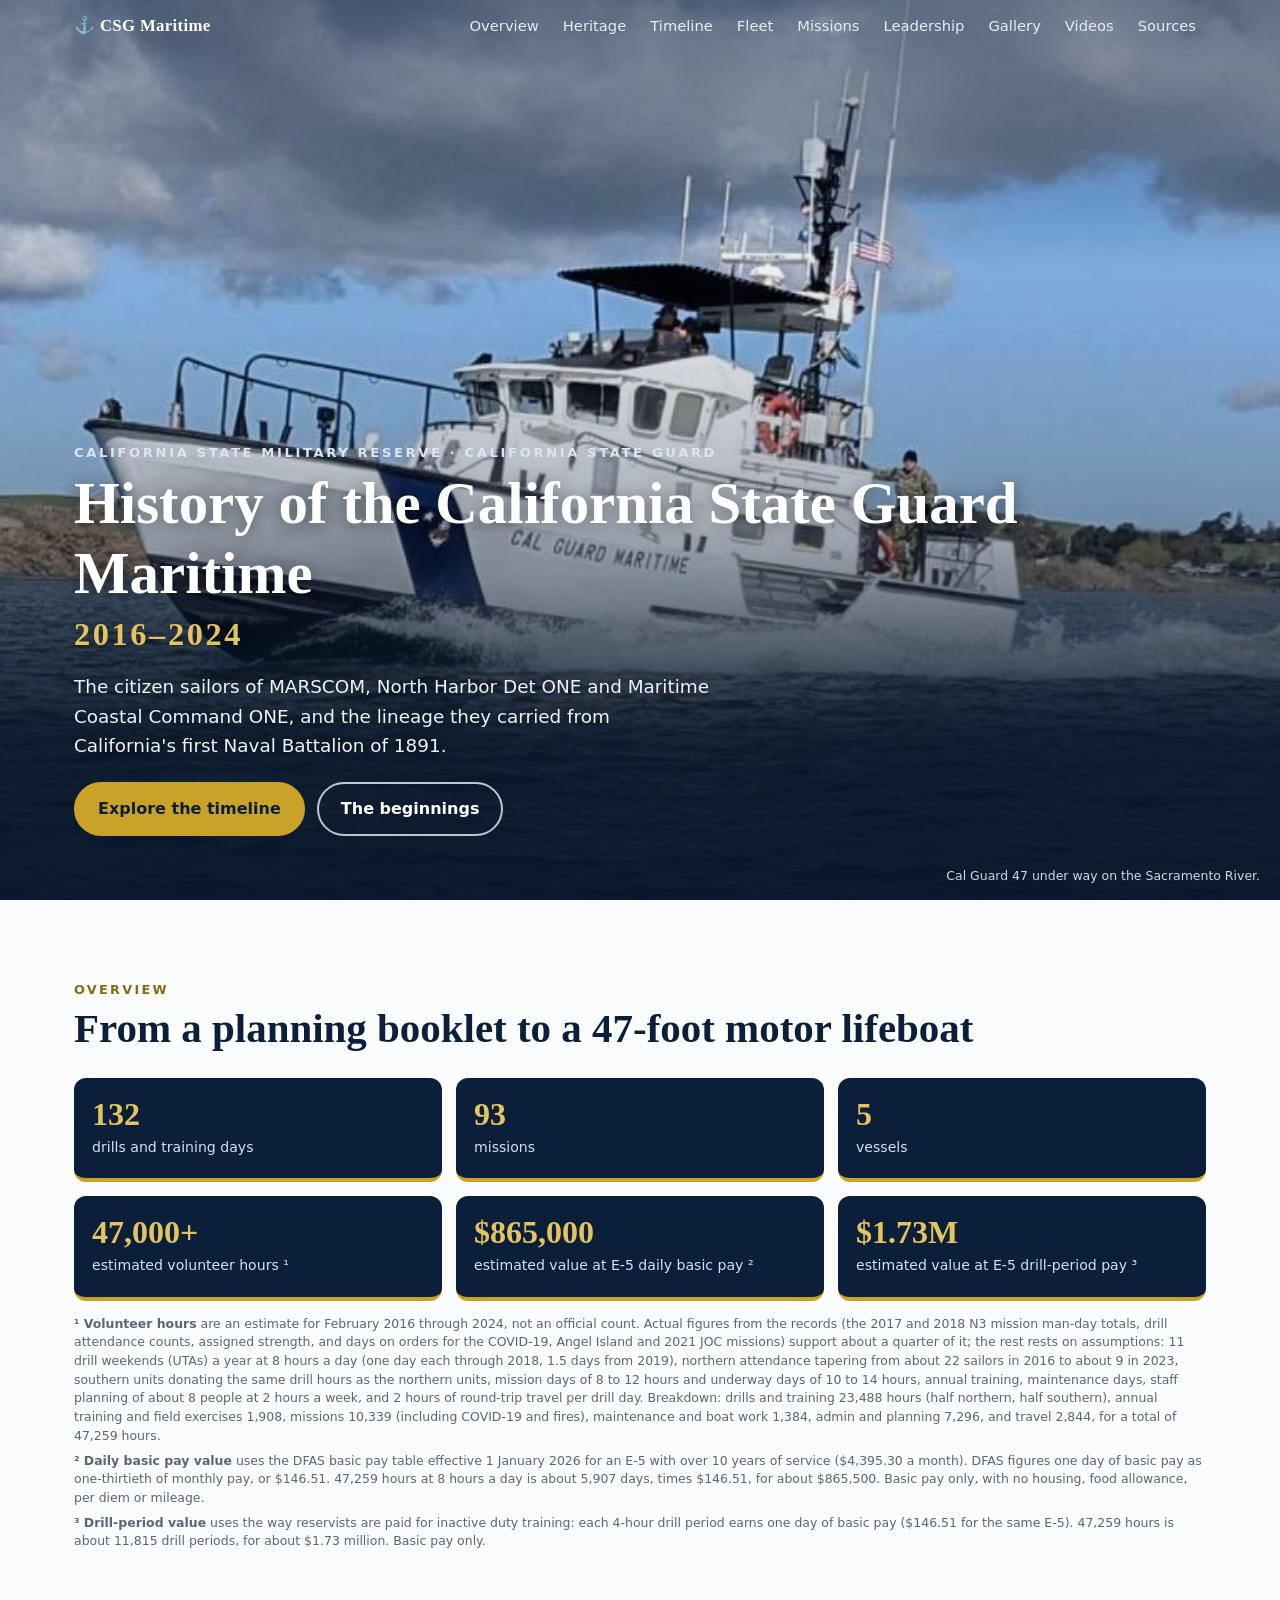
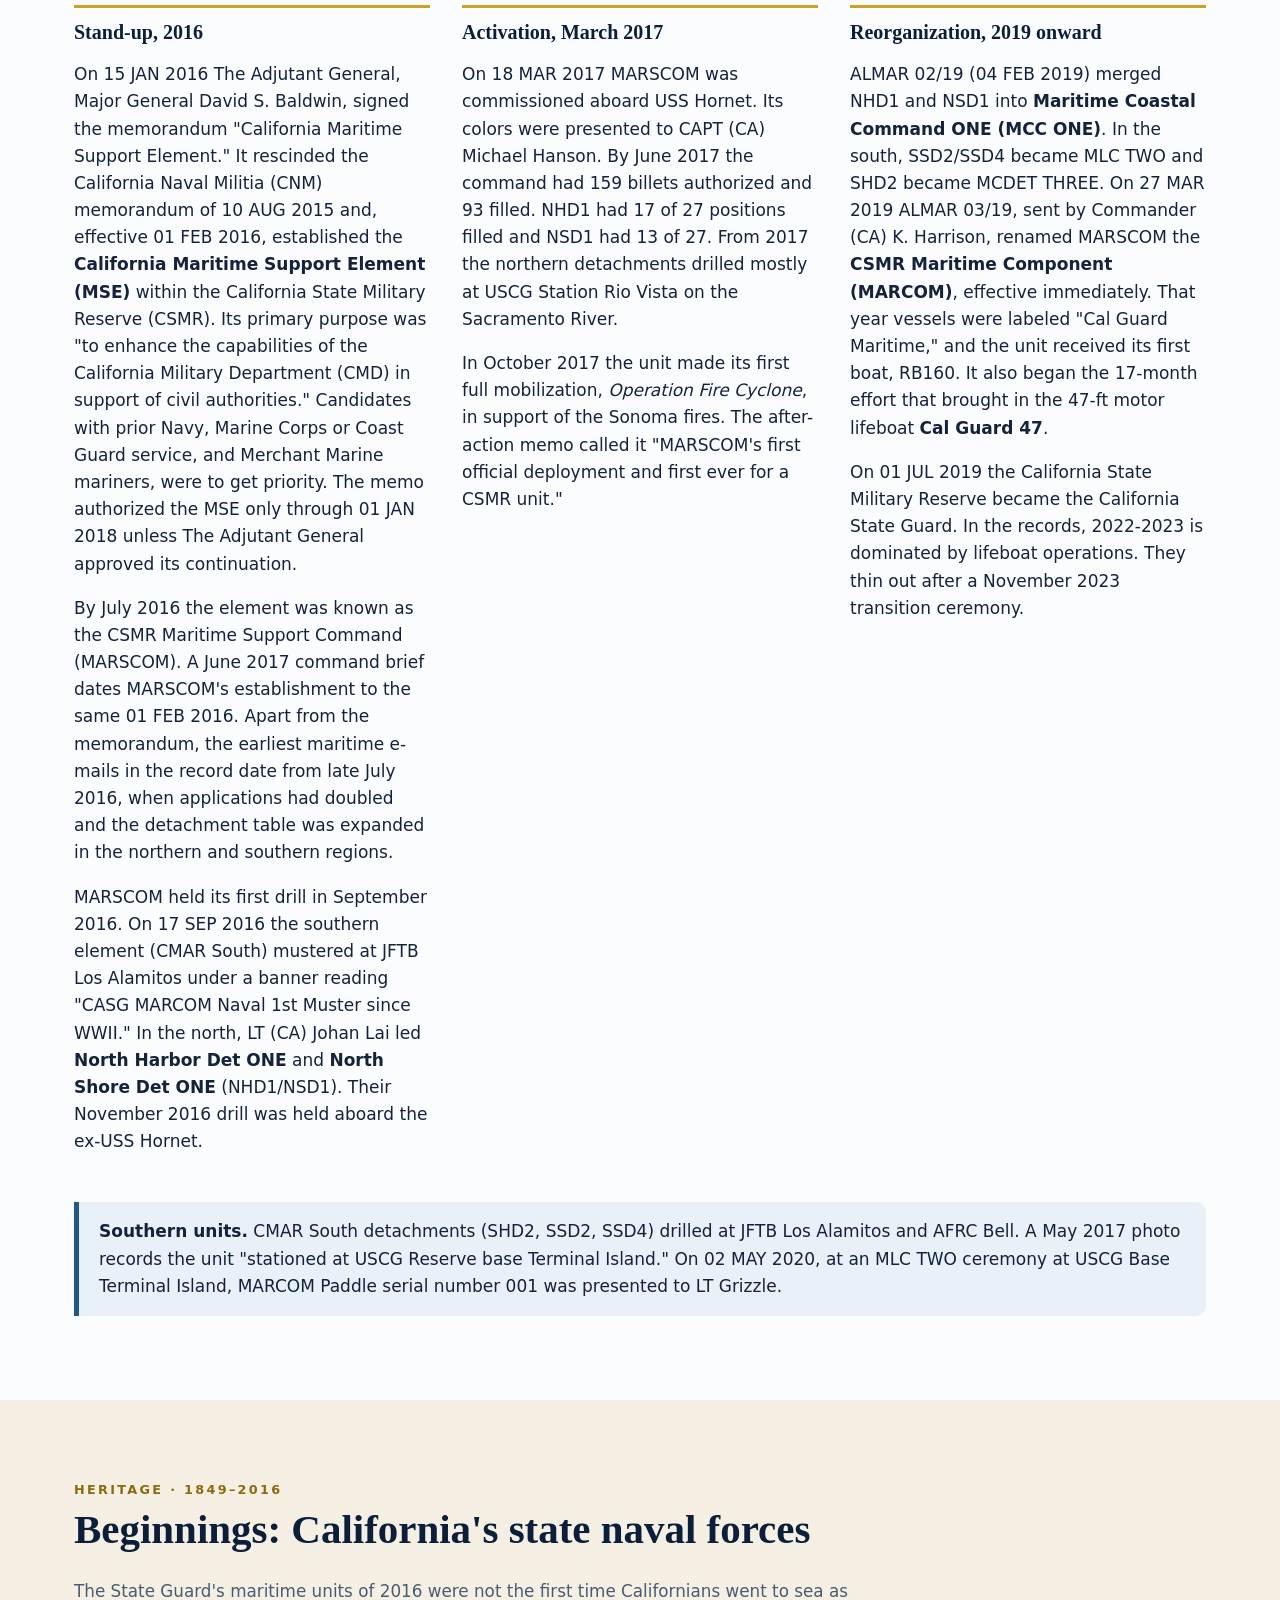
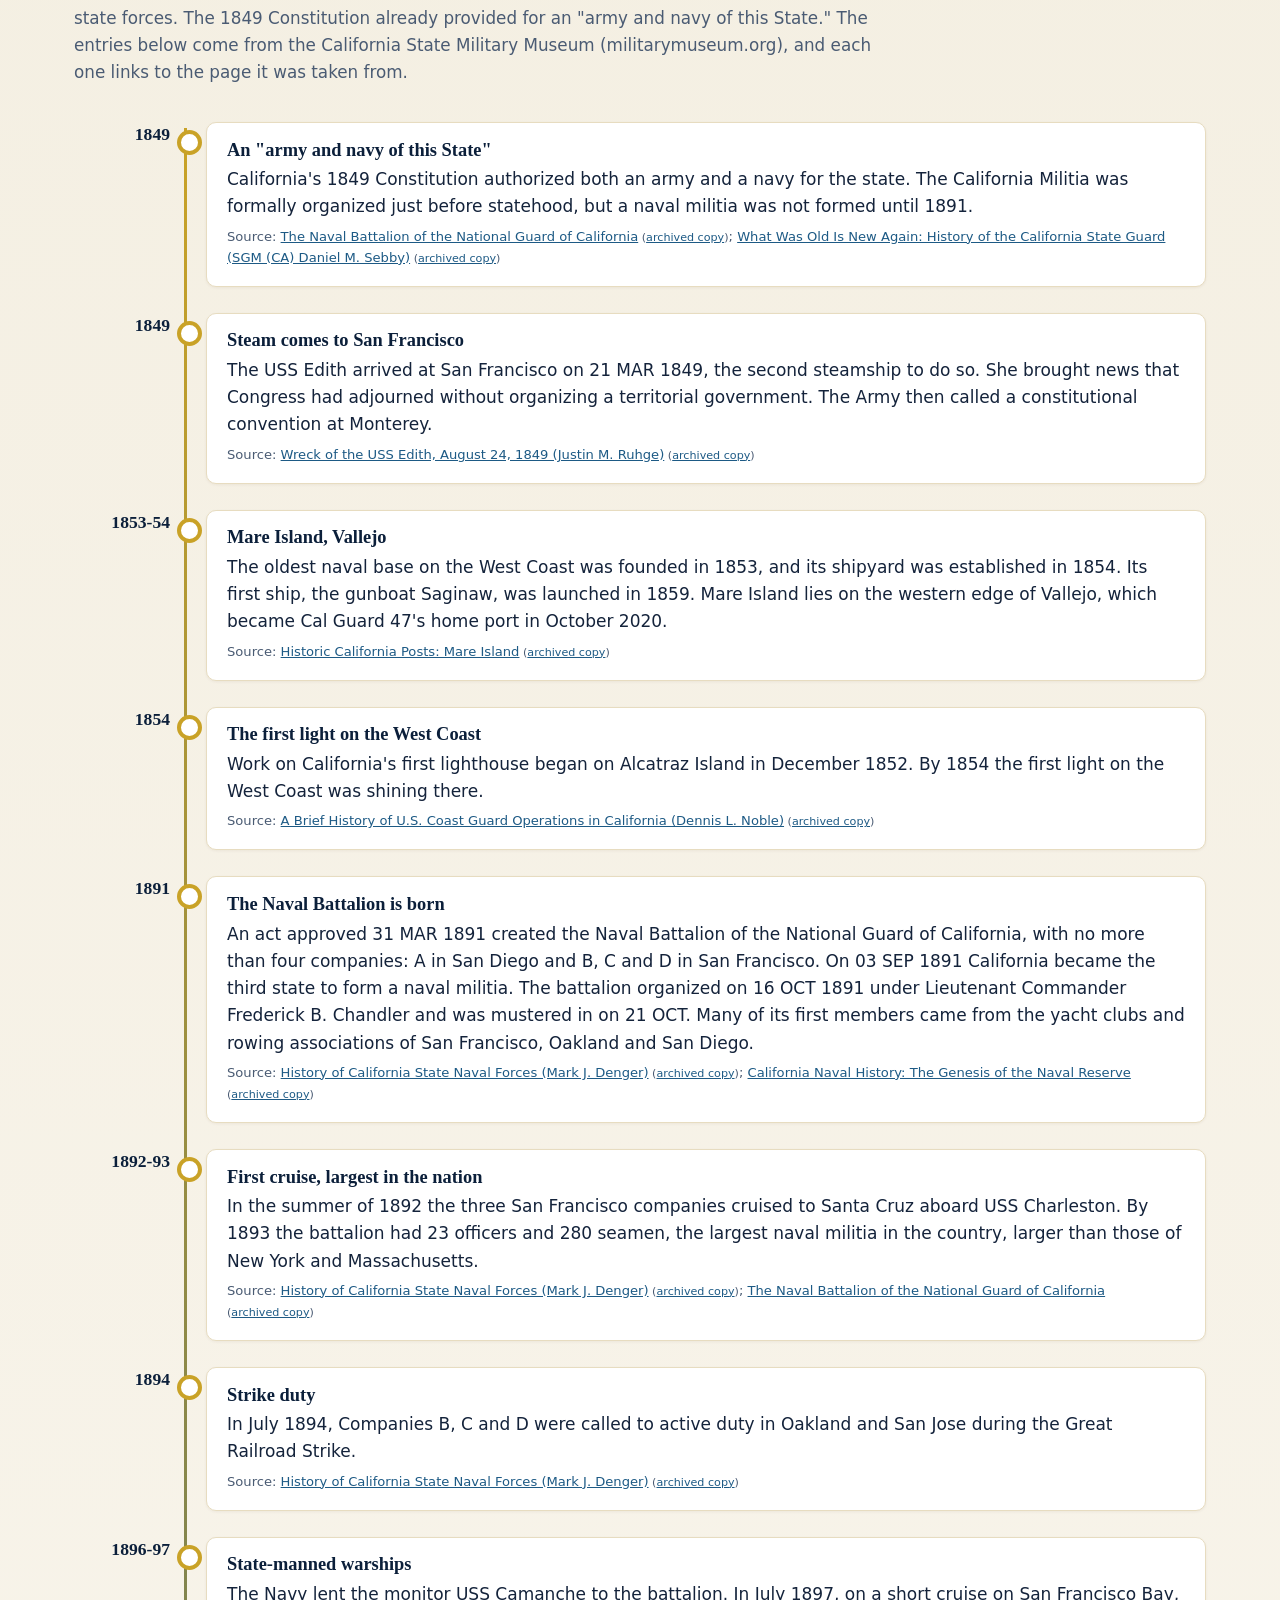
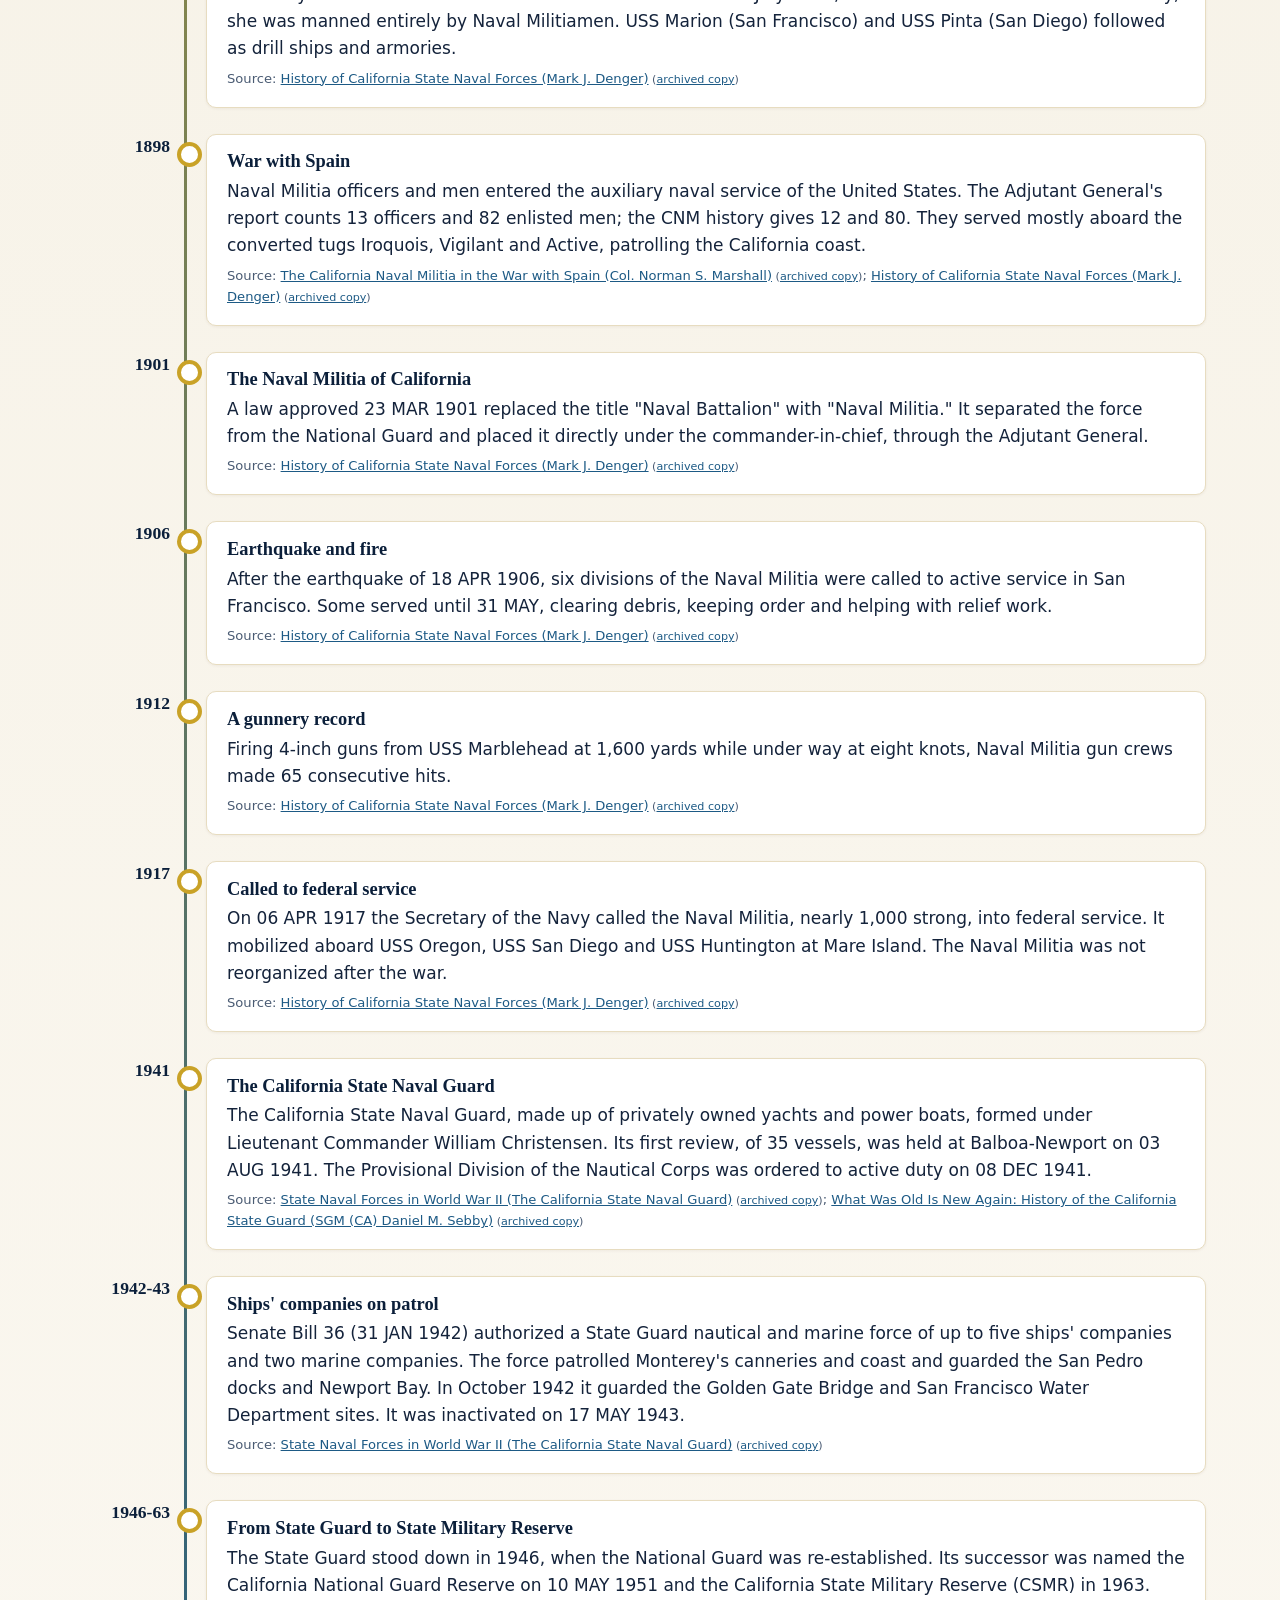
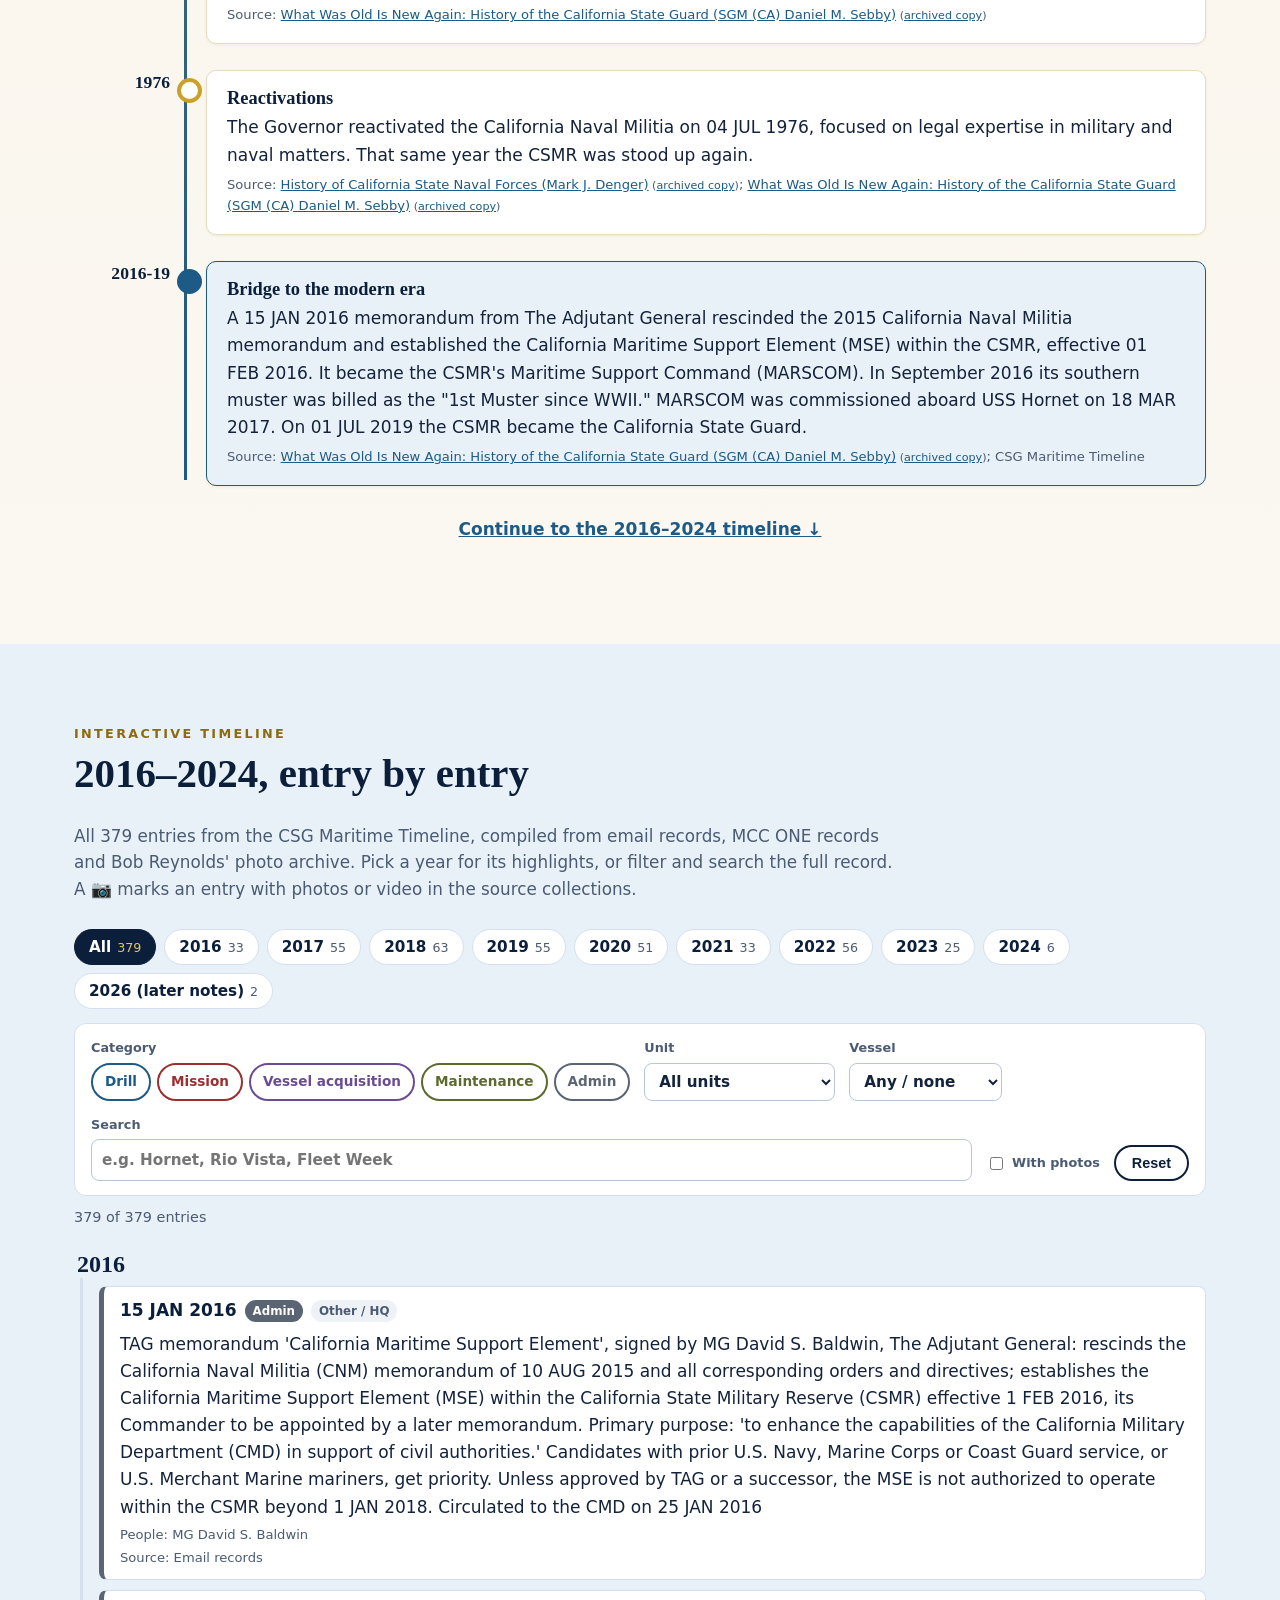
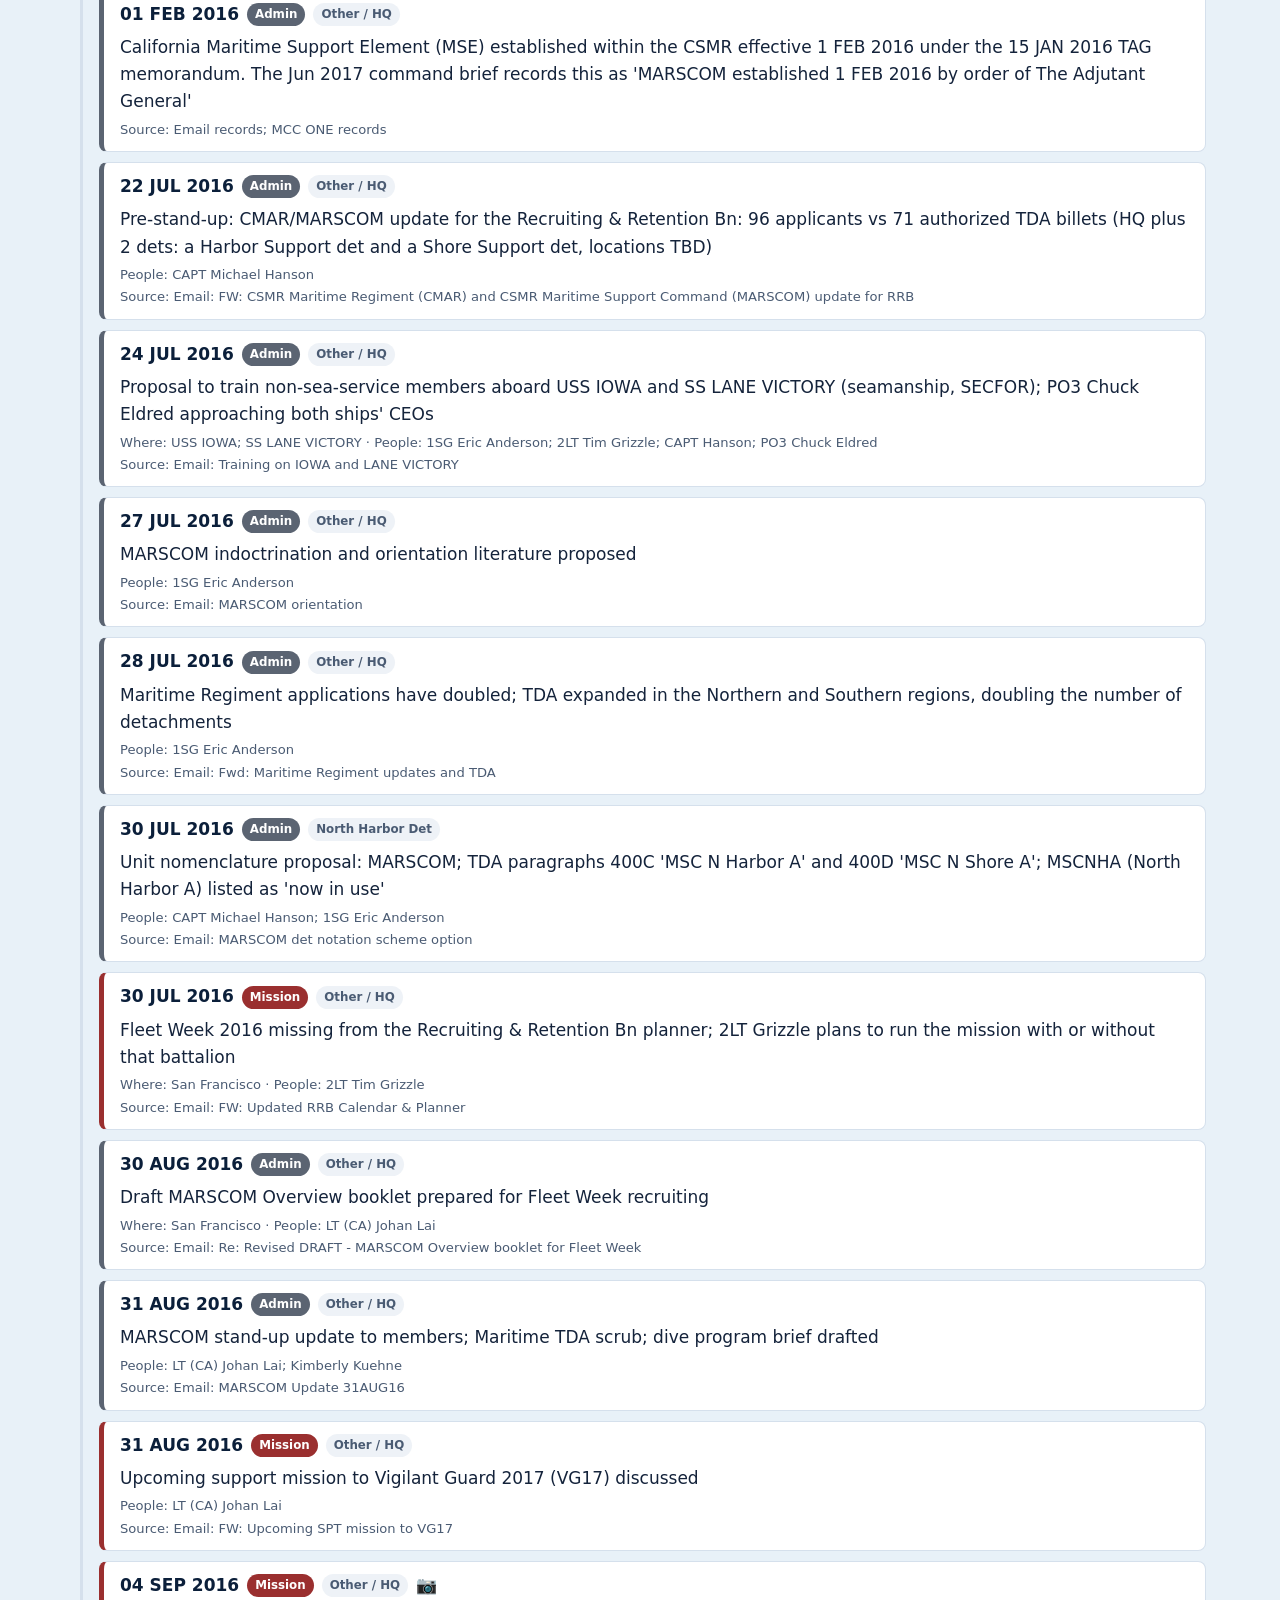
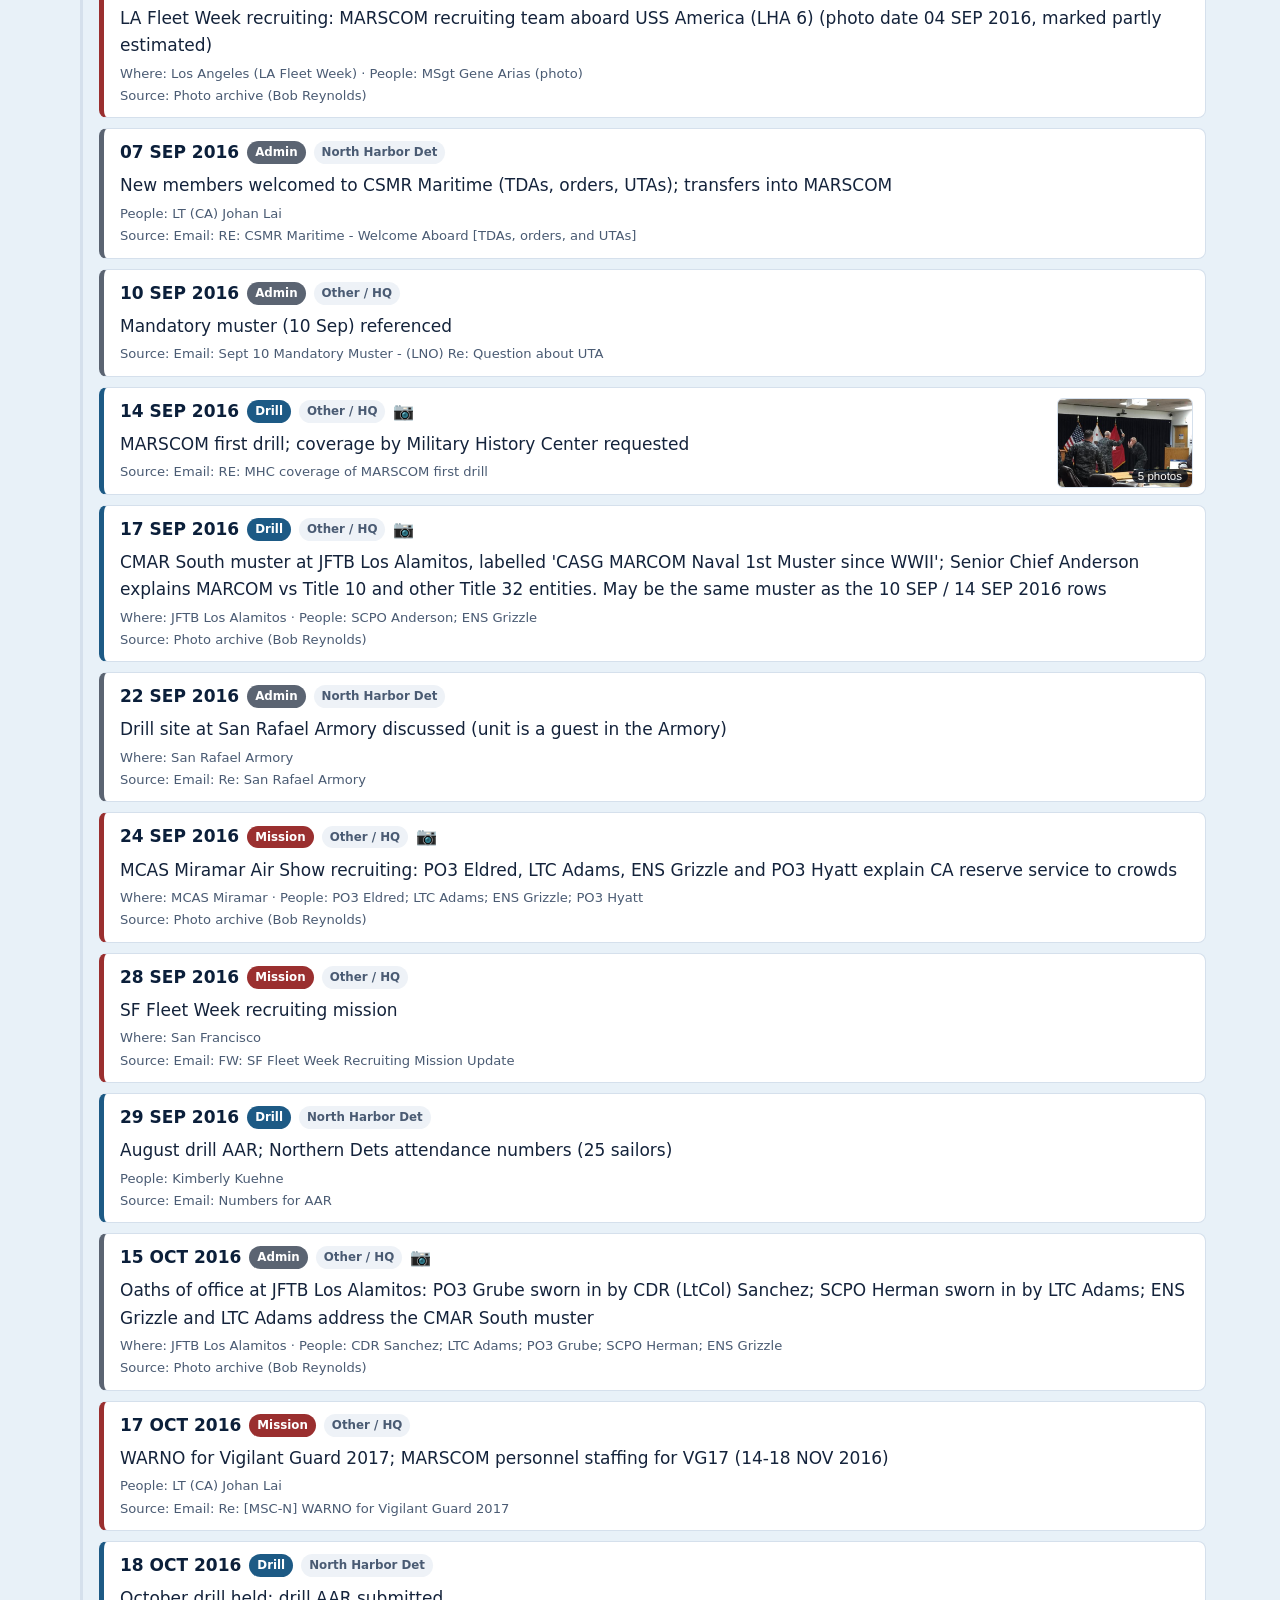
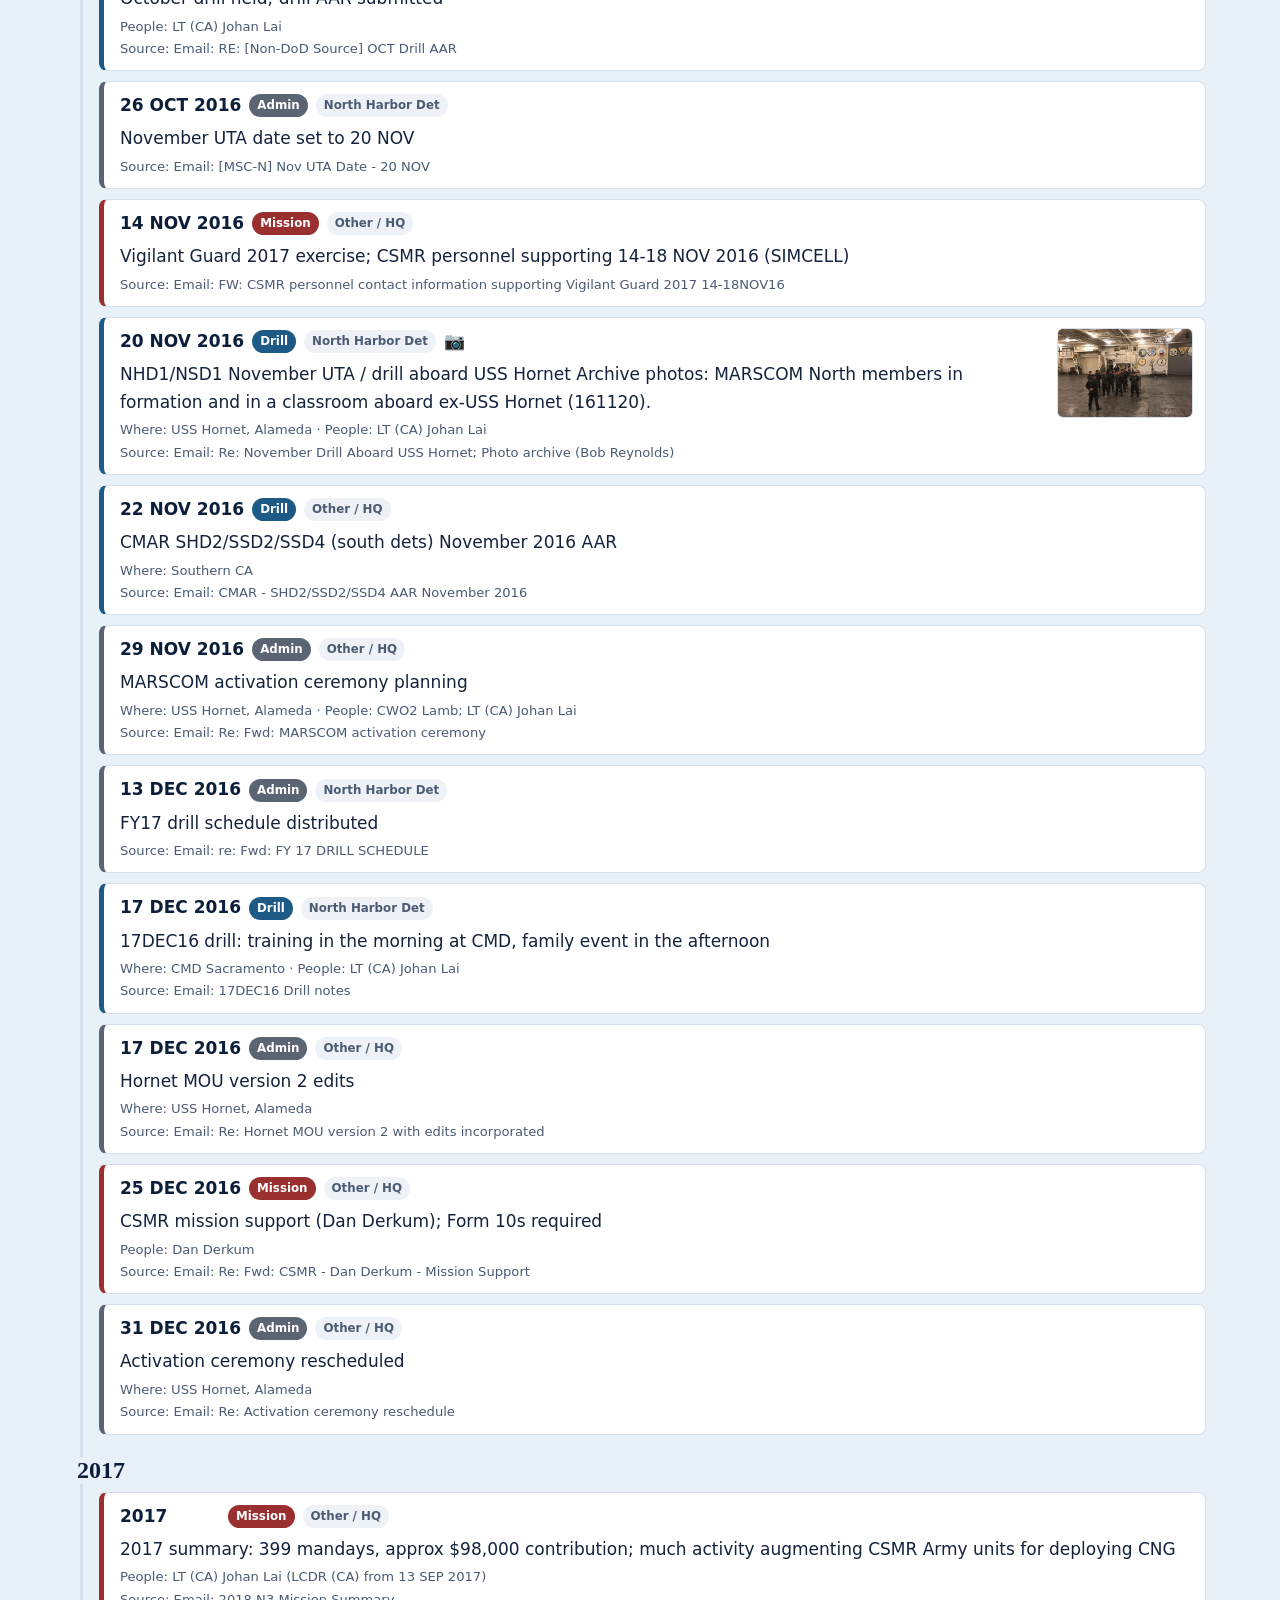
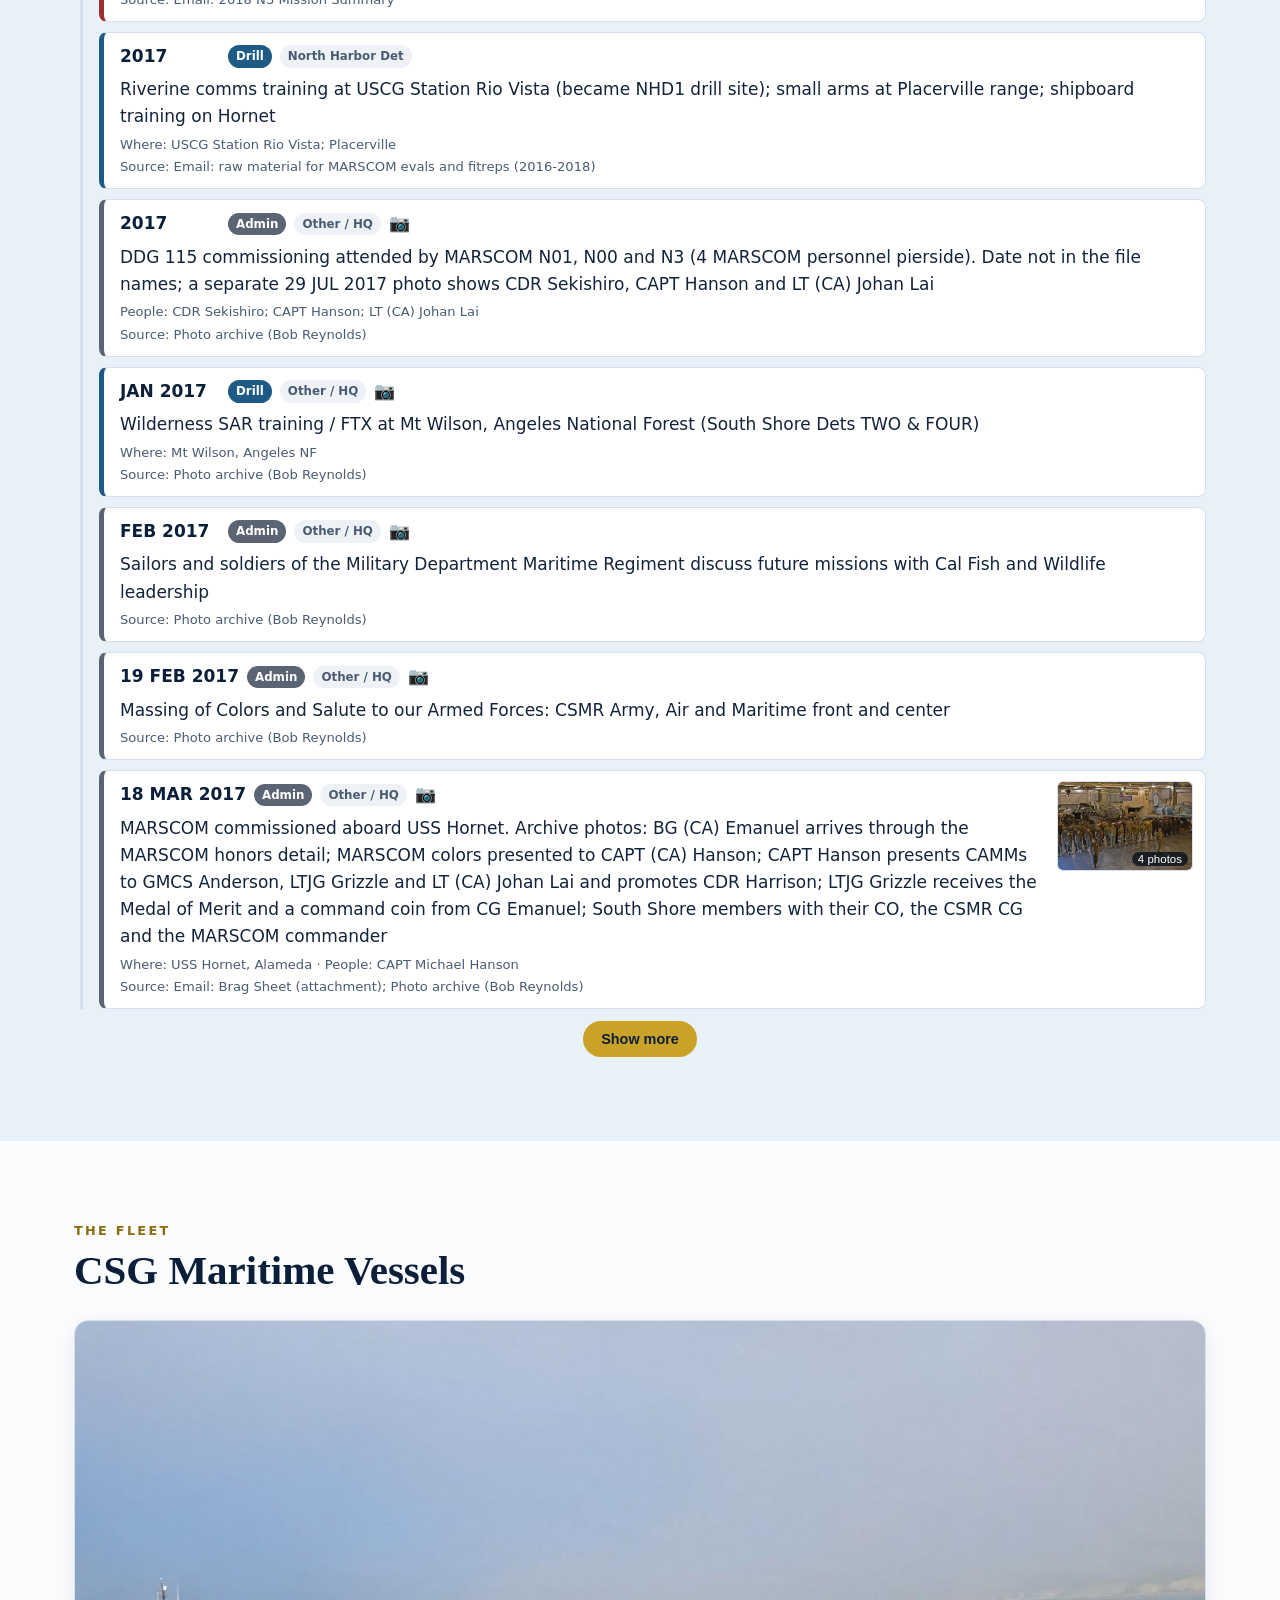
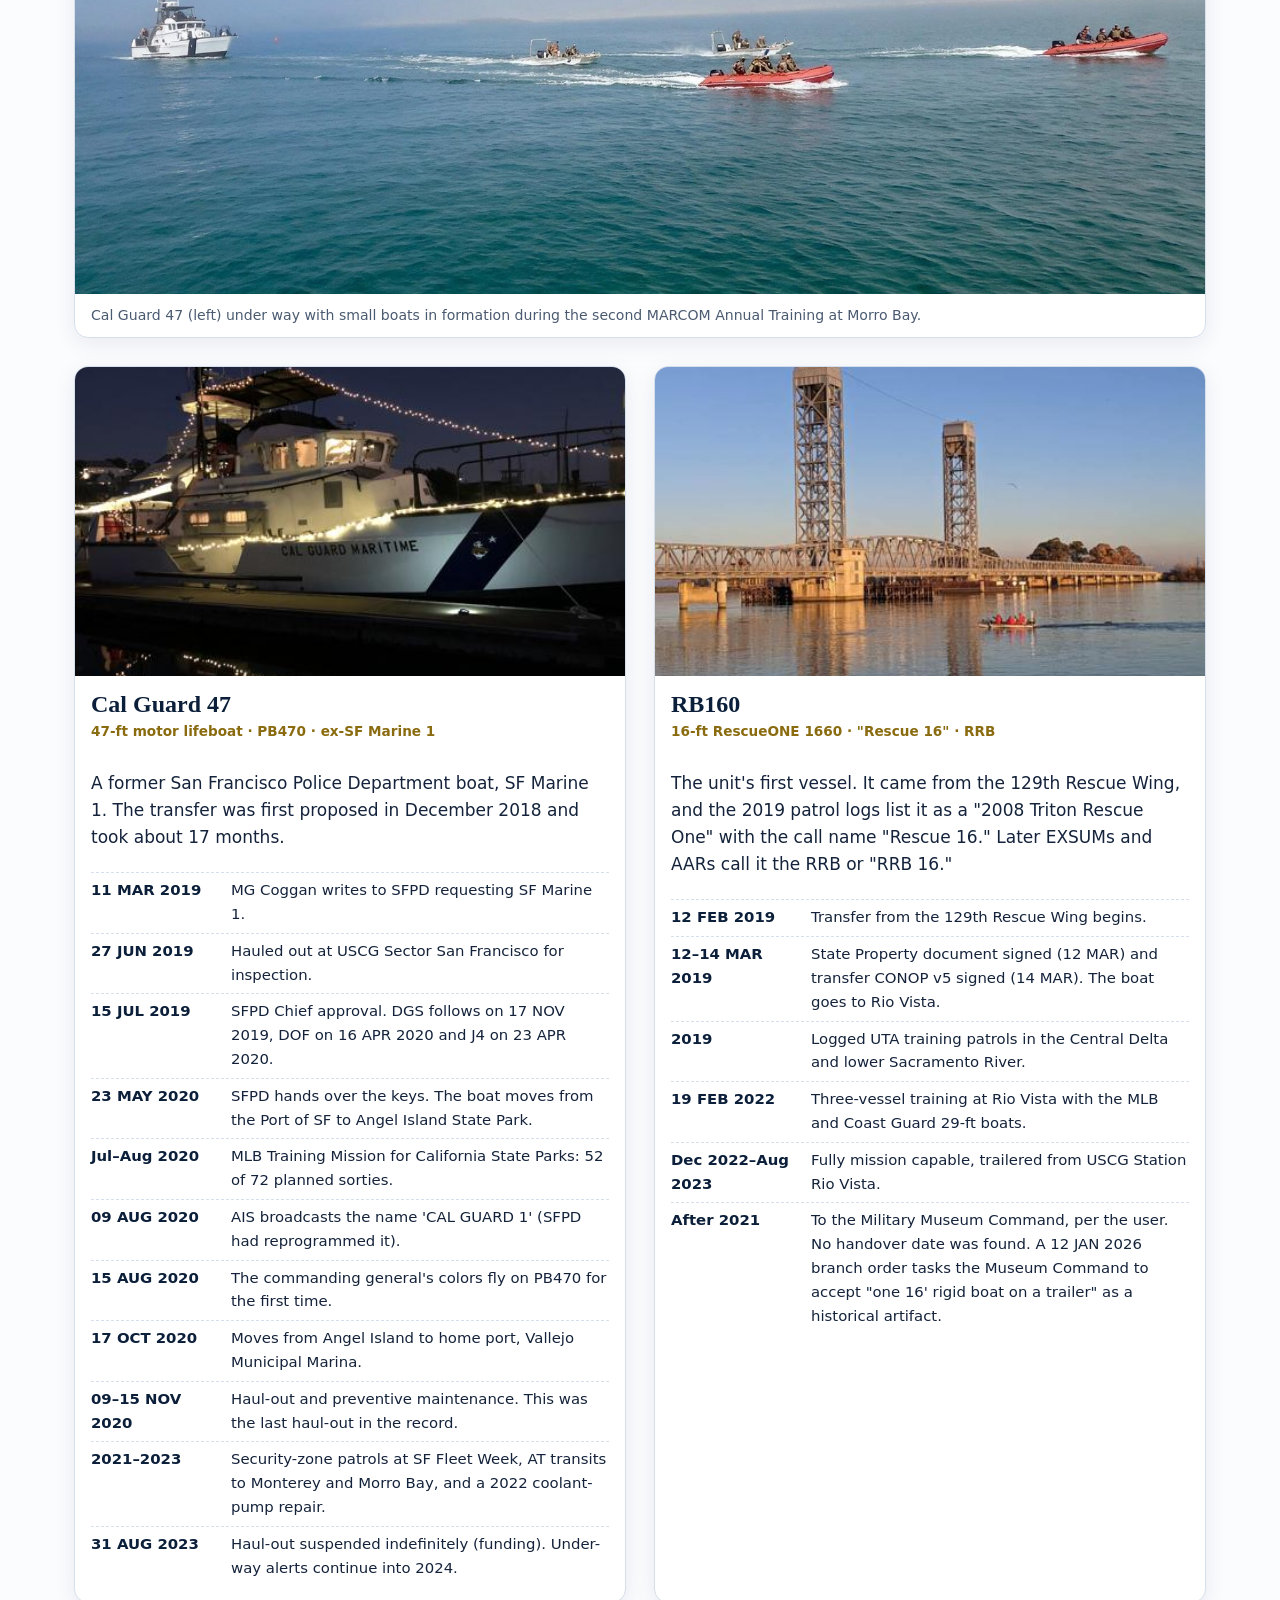
==== index.html @ 1343b21e "Stats: add estimated dollar value and assumption footnotes Co-authored-by: lobodawg <lobodawg@users." ====
<!doctype html>
<html lang="en">
<head>
<meta charset="utf-8">
<meta name="viewport" content="width=device-width, initial-scale=1">
<title>California State Guard Maritime (CSG Maritime) History, 2016-2024</title>
<meta name="description" content="History of California State Guard maritime units (CSG Maritime): MARSCOM, MCC ONE, North Harbor Detachment, the 47-ft motor lifeboat Cal Guard 47 and RB160, and the naval militia heritage back to 1891.">
<meta name="keywords" content="California State Guard Maritime, CSG Maritime, California State Guard, CSG, CSMR Maritime, California State Military Reserve, MARSCOM, Maritime Security Command, Maritime Coastal Command ONE, MCC ONE, North Harbor Detachment, North Shore Detachment, Cal Guard 47, RB160, California Naval Militia, California Naval Battalion, California Military Department, maritime history, San Francisco Bay, Sacramento River">
<meta name="robots" content="index, follow, max-image-preview:large">
<meta name="author" content="CSG Maritime history project">
<meta name="theme-color" content="#0b1f3a">
<link rel="canonical" href="https://lobodawg.github.io/csg-maritime-history/">
<meta property="og:type" content="website">
<meta property="og:site_name" content="CSG Maritime">
<meta property="og:title" content="California State Guard Maritime (CSG Maritime) History">
<meta property="og:description" content="History of California State Guard maritime units (CSG Maritime): MARSCOM, MCC ONE, North Harbor Detachment, the 47-ft motor lifeboat Cal Guard 47 and RB160, and the naval militia heritage back to 1891.">
<meta property="og:url" content="https://lobodawg.github.io/csg-maritime-history/">
<meta property="og:image" content="https://lobodawg.github.io/csg-maritime-history/assets/img/og-card.jpg">
<meta property="og:image:width" content="1200">
<meta property="og:image:height" content="630">
<meta property="og:image:alt" content="Cal Guard 47 under way at speed on the Sacramento River">
<meta property="og:locale" content="en_US">
<meta name="twitter:card" content="summary_large_image">
<meta name="twitter:title" content="California State Guard Maritime (CSG Maritime) History">
<meta name="twitter:description" content="History of California State Guard maritime units (CSG Maritime): MARSCOM, MCC ONE, North Harbor Detachment, the 47-ft motor lifeboat Cal Guard 47 and RB160, and the naval militia heritage back to 1891.">
<meta name="twitter:image" content="https://lobodawg.github.io/csg-maritime-history/assets/img/og-card.jpg">
<script type="application/ld+json">{"@context": "https://schema.org", "@graph": [{"@type": "WebSite", "@id": "https://lobodawg.github.io/csg-maritime-history/#website", "url": "https://lobodawg.github.io/csg-maritime-history/", "name": "California State Guard Maritime", "alternateName": ["CSG Maritime", "California State Guard Maritime History", "CSMR Maritime"], "inLanguage": "en-US"}, {"@type": "WebPage", "@id": "https://lobodawg.github.io/csg-maritime-history/#webpage", "url": "https://lobodawg.github.io/csg-maritime-history/", "name": "California State Guard Maritime (CSG Maritime) History, 2016-2024", "description": "History of California State Guard maritime units (CSG Maritime): MARSCOM, MCC ONE, North Harbor Detachment, the 47-ft motor lifeboat Cal Guard 47 and RB160, and the naval militia heritage back to 1891.", "isPartOf": {"@id": "https://lobodawg.github.io/csg-maritime-history/#website"}, "primaryImageOfPage": "https://lobodawg.github.io/csg-maritime-history/assets/img/og-card.jpg", "about": [{"@type": "Thing", "name": "California State Guard"}, {"@type": "Thing", "name": "CSG Maritime"}, {"@type": "Thing", "name": "California Naval Militia"}], "keywords": "California State Guard Maritime, CSG Maritime, California State Guard, CSG, CSMR Maritime, California State Military Reserve, MARSCOM, Maritime Security Command, Maritime Coastal Command ONE, MCC ONE, North Harbor Detachment, North Shore Detachment, Cal Guard 47, RB160, California Naval Militia, California Naval Battalion, California Military Department, maritime history, San Francisco Bay, Sacramento River"}, {"@type": "VideoObject", "name": "Maritime Operations - CA State Guard", "description": "Official California State Guard video introducing its Maritime Command and inviting new members to join.", "thumbnailUrl": "https://i.ytimg.com/vi/DG62JGD5u5o/hqdefault.jpg", "uploadDate": "2021-12-03T18:07:07-08:00", "url": "https://www.youtube.com/watch?v=DG62JGD5u5o", "embedUrl": "https://www.youtube.com/embed/DG62JGD5u5o", "author": {"@type": "Organization", "name": "California State Guard"}, "isPartOf": {"@id": "https://lobodawg.github.io/csg-maritime-history/#webpage"}}, {"@type": "VideoObject", "name": "ND3 Macabales - Maritime Coastal Command 1", "description": "Official CSG member profile from Maritime Coastal Command ONE (MCC ONE).", "thumbnailUrl": "https://i.ytimg.com/vi/FKv2-YR2jM8/hqdefault.jpg", "uploadDate": "2021-02-12T17:47:44-08:00", "url": "https://www.youtube.com/watch?v=FKv2-YR2jM8", "embedUrl": "https://www.youtube.com/embed/FKv2-YR2jM8", "author": {"@type": "Organization", "name": "California State Guard"}, "isPartOf": {"@id": "https://lobodawg.github.io/csg-maritime-history/#webpage"}}, {"@type": "VideoObject", "name": "MCC ONE First Haul-Out 09-13 Nov 2020 CSG Maritime", "description": "MCC ONE crew moves Cal Guard 47 from Vallejo to Napa Valley Marina for its first haul-out since the transfer from SFPD, 09-13 NOV 2020.", "thumbnailUrl": "https://i.ytimg.com/vi/AthRLgIGkvk/hqdefault.jpg", "uploadDate": "2025-02-02T20:16:13-08:00", "url": "https://www.youtube.com/watch?v=AthRLgIGkvk", "embedUrl": "https://www.youtube.com/embed/AthRLgIGkvk", "author": {"@type": "Person", "name": "Johan Lai"}, "isPartOf": {"@id": "https://lobodawg.github.io/csg-maritime-history/#webpage"}}, {"@type": "VideoObject", "name": "MCC ONE maintenance drill weekend 17 July 2021 CSG Maritime", "description": "Routine maintenance by the MCC ONE crew on the July 2021 UTA weekend.", "thumbnailUrl": "https://i.ytimg.com/vi/GFBhkO01gsM/hqdefault.jpg", "uploadDate": "2025-02-02T19:37:24-08:00", "url": "https://www.youtube.com/watch?v=GFBhkO01gsM", "embedUrl": "https://www.youtube.com/embed/GFBhkO01gsM", "author": {"@type": "Person", "name": "Johan Lai"}, "isPartOf": {"@id": "https://lobodawg.github.io/csg-maritime-history/#webpage"}}, {"@type": "VideoObject", "name": "MCC ONE morale video CSG Maritime", "description": "Short MCC ONE morale video, produced in 2022.", "thumbnailUrl": "https://i.ytimg.com/vi/i1Jg6Dx_qYg/hqdefault.jpg", "uploadDate": "2024-09-25T22:51:38-07:00", "url": "https://www.youtube.com/watch?v=i1Jg6Dx_qYg", "embedUrl": "https://www.youtube.com/embed/i1Jg6Dx_qYg", "author": {"@type": "Person", "name": "Johan Lai"}, "isPartOf": {"@id": "https://lobodawg.github.io/csg-maritime-history/#webpage"}}, {"@type": "VideoObject", "name": "MCC ONE 2023 Year End CSG Maritime", "description": "MCC ONE's 2023 year-end video, produced by AG3 Stephan Meholick.", "thumbnailUrl": "https://i.ytimg.com/vi/hon7RZGt3a8/hqdefault.jpg", "uploadDate": "2024-09-25T22:50:39-07:00", "url": "https://www.youtube.com/watch?v=hon7RZGt3a8", "embedUrl": "https://www.youtube.com/embed/hon7RZGt3a8", "author": {"@type": "Person", "name": "Johan Lai"}, "isPartOf": {"@id": "https://lobodawg.github.io/csg-maritime-history/#webpage"}}, {"@type": "VideoObject", "name": "2020 CSG Response - Year in Review", "description": "Official CSG review of its 2020 missions: food bank support, wildland fire, COVID-19 medical support and NCO training.", "thumbnailUrl": "https://i.ytimg.com/vi/fk0I-6IAEd8/hqdefault.jpg", "uploadDate": "2021-01-15T12:14:38-08:00", "url": "https://www.youtube.com/watch?v=fk0I-6IAEd8", "embedUrl": "https://www.youtube.com/embed/fk0I-6IAEd8", "author": {"@type": "Organization", "name": "California State Guard"}, "isPartOf": {"@id": "https://lobodawg.github.io/csg-maritime-history/#webpage"}}, {"@type": "VideoObject", "name": "CALIFORNIA STATE GUARD HISTORY", "description": "A history of the California State Guard from the CSG Joint Training Command.", "thumbnailUrl": "https://i.ytimg.com/vi/uOSR5-r9P0s/hqdefault.jpg", "uploadDate": "2021-01-30T13:43:47-08:00", "url": "https://www.youtube.com/watch?v=uOSR5-r9P0s", "embedUrl": "https://www.youtube.com/embed/uOSR5-r9P0s", "author": {"@type": "Organization", "name": "CALIFORNIA STATE GUARD JOINT TRAINING COMMAND"}, "isPartOf": {"@id": "https://lobodawg.github.io/csg-maritime-history/#webpage"}}, {"@type": "VideoObject", "name": "California State Guard During World War II", "description": "The 1941-1946 State Guard that replaced the mobilized National Guard: the era of the California State Naval Guard and its ships' companies.", "thumbnailUrl": "https://i.ytimg.com/vi/yKiSLC6t3SM/hqdefault.jpg", "uploadDate": "2024-12-07T18:20:19-08:00", "url": "https://www.youtube.com/watch?v=yKiSLC6t3SM", "embedUrl": "https://www.youtube.com/embed/yKiSLC6t3SM", "author": {"@type": "Organization", "name": "California State Military History & Museum Program"}, "isPartOf": {"@id": "https://lobodawg.github.io/csg-maritime-history/#webpage"}}, {"@type": "VideoObject", "name": "MARE ISLAND NAVAL SHIPYARD CENTENNIAL FILM 1954 VALLEJO CALIFORNIA U.S. NAVY 91294", "description": "1954 U.S. Navy film for the Mare Island Naval Shipyard centennial. The shipyard sits beside Vallejo, Cal Guard 47's home port from October 2020.", "thumbnailUrl": "https://i.ytimg.com/vi/2ihfKadKJuo/hqdefault.jpg", "uploadDate": "2021-06-07T09:29:53-07:00", "url": "https://www.youtube.com/watch?v=2ihfKadKJuo", "embedUrl": "https://www.youtube.com/embed/2ihfKadKJuo", "author": {"@type": "Organization", "name": "PeriscopeFilm"}, "isPartOf": {"@id": "https://lobodawg.github.io/csg-maritime-history/#webpage"}}, {"@type": "VideoObject", "name": "Angel Island Military History 2024", "description": "The Guardhouse Museum at Fort McDowell on Angel Island, where Cal Guard 47 was staged in 2020 for the MLB training mission.", "thumbnailUrl": "https://i.ytimg.com/vi/Gd7Wb2m4Vl4/hqdefault.jpg", "uploadDate": "2024-04-25T17:49:01-07:00", "url": "https://www.youtube.com/watch?v=Gd7Wb2m4Vl4", "embedUrl": "https://www.youtube.com/embed/Gd7Wb2m4Vl4", "author": {"@type": "Organization", "name": "California State Military History & Museum Program"}, "isPartOf": {"@id": "https://lobodawg.github.io/csg-maritime-history/#webpage"}}, {"@type": "VideoObject", "name": "March 2024 Update, California State Military Museum, Rancho Cordova", "description": "A tour update from the California State Military Museum in Rancho Cordova, source of this site's Heritage section.", "thumbnailUrl": "https://i.ytimg.com/vi/63hYRQQ6Jyo/hqdefault.jpg", "uploadDate": "2024-04-25T18:12:38-07:00", "url": "https://www.youtube.com/watch?v=63hYRQQ6Jyo", "embedUrl": "https://www.youtube.com/embed/63hYRQQ6Jyo", "author": {"@type": "Organization", "name": "California State Military History & Museum Program"}, "isPartOf": {"@id": "https://lobodawg.github.io/csg-maritime-history/#webpage"}}]}</script>
<link rel="stylesheet" href="assets/style.css">
</head>
<body>
<a class="skip" href="#main">Skip to content</a>
<header class="topbar" id="topbar">
  <nav class="nav" aria-label="Sections">
    <a class="brand" href="#top"><span class="brand-mark" aria-hidden="true">&#9875;</span> CSG Maritime</a>
    <button class="nav-toggle" aria-expanded="false" aria-controls="navlinks">Menu</button>
    <ul id="navlinks">
      <li><a href="#overview">Overview</a></li>
      <li><a href="#heritage">Heritage</a></li>
      <li><a href="#timeline">Timeline</a></li>
      <li><a href="#fleet">Fleet</a></li>
      <li><a href="#missions">Missions</a></li>
      <li><a href="#leadership">Leadership</a></li>
      <li><a href="#gallery">Gallery</a></li>
      <li><a href="#videos">Videos</a></li>
      <li><a href="#sources">Sources</a></li>
    </ul>
  </nav>
</header>

<section class="hero" id="top">
  <img class="hero-img" src="assets/img/mlb_sacriver.jpg" alt="Cal Guard 47 under way at speed on the Sacramento River">
  <div class="hero-shade"></div>
  <div class="hero-text">
    <p class="eyebrow">California State Military Reserve &middot; California State Guard</p>
    <h1>History of the California State Guard Maritime<span>2016&ndash;2024</span></h1>
    <p class="lede">The citizen sailors of MARSCOM, North Harbor Det ONE and Maritime Coastal Command ONE, and the lineage they carried from California's first Naval Battalion of 1891.</p>
    <div class="hero-cta"><a class="btn" href="#timeline">Explore the timeline</a><a class="btn ghost" href="#heritage">The beginnings</a></div>
  </div>
  <p class="hero-cap">Cal Guard 47 under way on the Sacramento River.</p>
</section>

<main id="main">

<section class="band" id="overview">
  <div class="wrap">
    <p class="kicker">Overview</p>
    <h2>From a planning booklet to a 47-foot motor lifeboat</h2>
    <div class="stats" id="stats"></div>
    <ol class="statnotes">
      <li><b>&sup1; Volunteer hours</b> are an estimate for February 2016 through 2024, not an official count. Actual figures from the records (the 2017 and 2018 N3 mission man-day totals, drill attendance counts, assigned strength, and days on orders for the COVID-19, Angel Island and 2021 JOC missions) support about a quarter of it; the rest rests on assumptions: 11 drill weekends (UTAs) a year at 8 hours a day (one day each through 2018, 1.5 days from 2019), northern attendance tapering from about 22 sailors in 2016 to about 9 in 2023, southern units donating the same drill hours as the northern units, mission days of 8 to 12 hours and underway days of 10 to 14 hours, annual training, maintenance days, staff planning of about 8 people at 2 hours a week, and 2 hours of round-trip travel per drill day. Breakdown: drills and training 23,488 hours (half northern, half southern), annual training and field exercises 1,908, missions 10,339 (including COVID-19 and fires), maintenance and boat work 1,384, admin and planning 7,296, and travel 2,844, for a total of 47,259 hours.</li>
      <li><b>&sup2; Daily basic pay value</b> uses the DFAS basic pay table effective 1 January 2026 for an E-5 with over 10 years of service ($4,395.30 a month). DFAS figures one day of basic pay as one-thirtieth of monthly pay, or $146.51. 47,259 hours at 8 hours a day is about 5,907 days, times $146.51, for about $865,500. Basic pay only, with no housing, food allowance, per diem or mileage.</li>
      <li><b>&sup3; Drill-period value</b> uses the way reservists are paid for inactive duty training: each 4-hour drill period earns one day of basic pay ($146.51 for the same E-5). 47,259 hours is about 11,815 drill periods, for about $1.73 million. Basic pay only.</li>
    </ol>
    <div class="cols">
      <div>
        <h3>Stand-up, 2016</h3>
        <p>On 15 JAN 2016 The Adjutant General, Major General David S. Baldwin, signed the memorandum "California Maritime Support Element." It rescinded the California Naval Militia (CNM) memorandum of 10 AUG 2015 and, effective 01 FEB 2016, established the <strong>California Maritime Support Element (MSE)</strong> within the California State Military Reserve (CSMR). Its primary purpose was "to enhance the capabilities of the California Military Department (CMD) in support of civil authorities." Candidates with prior Navy, Marine Corps or Coast Guard service, and Merchant Marine mariners, were to get priority. The memo authorized the MSE only through 01 JAN 2018 unless The Adjutant General approved its continuation.</p>
        <p>By July 2016 the element was known as the CSMR Maritime Support Command (MARSCOM). A June 2017 command brief dates MARSCOM's establishment to the same 01 FEB 2016. Apart from the memorandum, the earliest maritime e-mails in the record date from late July 2016, when applications had doubled and the detachment table was expanded in the northern and southern regions.</p>
        <p>MARSCOM held its first drill in September 2016. On 17 SEP 2016 the southern element (CMAR South) mustered at JFTB Los Alamitos under a banner reading "CASG MARCOM Naval 1st Muster since WWII." In the north, LT (CA) Johan Lai led <strong>North Harbor Det ONE</strong> and <strong>North Shore Det ONE</strong> (NHD1/NSD1). Their November 2016 drill was held aboard the ex-USS Hornet.</p>
      </div>
      <div>
        <h3>Activation, March 2017</h3>
        <p>On 18 MAR 2017 MARSCOM was commissioned aboard USS Hornet. Its colors were presented to CAPT (CA) Michael Hanson. By June 2017 the command had 159 billets authorized and 93 filled. NHD1 had 17 of 27 positions filled and NSD1 had 13 of 27. From 2017 the northern detachments drilled mostly at USCG Station Rio Vista on the Sacramento River.</p>
        <p>In October 2017 the unit made its first full mobilization, <em>Operation Fire Cyclone</em>, in support of the Sonoma fires. The after-action memo called it "MARSCOM's first official deployment and first ever for a CSMR unit."</p>
      </div>
      <div>
        <h3>Reorganization, 2019 onward</h3>
        <p>ALMAR 02/19 (04 FEB 2019) merged NHD1 and NSD1 into <strong>Maritime Coastal Command ONE (MCC ONE)</strong>. In the south, SSD2/SSD4 became MLC TWO and SHD2 became MCDET THREE. On 27 MAR 2019 ALMAR 03/19, sent by Commander (CA) K. Harrison, renamed MARSCOM the <strong>CSMR Maritime Component (MARCOM)</strong>, effective immediately. That year vessels were labeled "Cal Guard Maritime," and the unit received its first boat, RB160. It also began the 17-month effort that brought in the 47-ft motor lifeboat <strong>Cal Guard 47</strong>.</p>
        <p>On 01 JUL 2019 the California State Military Reserve became the California State Guard. In the records, 2022-2023 is dominated by lifeboat operations. They thin out after a November 2023 transition ceremony.</p>
      </div>
    </div>
    <aside class="note"><strong>Southern units.</strong> CMAR South detachments (SHD2, SSD2, SSD4) drilled at JFTB Los Alamitos and AFRC Bell. A May 2017 photo records the unit "stationed at USCG Reserve base Terminal Island." On 02 MAY 2020, at an MLC TWO ceremony at USCG Base Terminal Island, MARCOM Paddle serial number 001 was presented to LT Grizzle.</aside>
  </div>
</section>

<section class="band heritage" id="heritage">
  <div class="wrap">
    <p class="kicker">Heritage &middot; 1849&ndash;2016</p>
    <h2>Beginnings: California's state naval forces</h2>
    <p class="intro">The State Guard's maritime units of 2016 were not the first time Californians went to sea as state forces. The 1849 Constitution already provided for an "army and navy of this State." The entries below come from the California State Military Museum (militarymuseum.org), and each one links to the page it was taken from.</p>
    <ol class="htl" id="heritage-list"></ol>
    <p class="bridge"><a href="#timeline">Continue to the 2016&ndash;2024 timeline &darr;</a></p>
  </div>
</section>

<section class="band light" id="timeline">
  <div class="wrap">
    <p class="kicker">Interactive timeline</p>
    <h2>2016&ndash;2024, entry by entry</h2>
    <p class="intro">All <span id="tl-total"></span> entries from the CSG Maritime Timeline, compiled from email records, MCC ONE records and Bob Reynolds' photo archive. Pick a year for its highlights, or filter and search the full record. A <span class="cam" aria-label="photo">&#128247;</span> marks an entry with photos or video in the source collections.</p>
    <div class="yearbar" id="yearbar" role="tablist" aria-label="Year"></div>
    <div class="highlights" id="highlights" aria-live="polite"></div>
    <form class="filters" id="filters" onsubmit="return false">
      <fieldset class="chips" id="catchips"><legend>Category</legend></fieldset>
      <label>Unit
        <select id="f-unit"><option value="">All units</option><option value="O">MCC ONE</option><option value="N">North Harbor Det</option><option value="H">Other / HQ</option></select>
      </label>
      <label>Vessel
        <select id="f-vessel"><option value="">Any / none</option><option value="RB160">RB160</option><option value="Cal Guard 47">Cal Guard 47</option><option value="none">No vessel</option></select>
      </label>
      <label class="grow">Search
        <input id="f-q" type="search" placeholder="e.g. Hornet, Rio Vista, Fleet Week" autocomplete="off">
      </label>
      <label class="check"><input id="f-photo" type="checkbox"> With photos</label>
      <button type="button" class="btn small ghost-dark" id="f-reset">Reset</button>
    </form>
    <p class="count" id="tl-count" aria-live="polite"></p>
    <ol class="entries" id="entries"></ol>
    <div class="more"><button type="button" class="btn small" id="tl-more">Show more</button></div>
  </div>
</section>

<section class="band" id="fleet">
  <div class="wrap">
    <p class="kicker">The fleet</p>
    <h2>CSG Maritime Vessels</h2>
    <figure class="fleet-hero">
      <img src="assets/img/fleet_formation.jpg" data-full="assets/img/fleet_formation.jpg" alt="Cal Guard 47 (left) under way with four small boats in formation during the second MARCOM Annual Training at Morro Bay" loading="lazy">
      <figcaption>Cal Guard 47 (left) under way with small boats in formation during the second MARCOM Annual Training at Morro Bay.</figcaption>
    </figure>
    <div class="fleet">
      <article class="vessel">
        <img src="assets/img/thumb/vmm_beauty_night.jpg" data-full="assets/img/vmm_beauty_night.jpg" alt="Cal Guard 47 lit at night at Vallejo Municipal Marina" loading="lazy">
        <div class="vbody">
          <h3>Cal Guard 47 <small>47-ft motor lifeboat &middot; PB470 &middot; ex-SF Marine 1</small></h3>
          <p>A former San Francisco Police Department boat, SF Marine 1. The transfer was first proposed in December 2018 and took about 17 months.</p>
          <ul class="miles">
            <li><b>11 MAR 2019</b> MG Coggan writes to SFPD requesting SF Marine 1.</li>
            <li><b>27 JUN 2019</b> Hauled out at USCG Sector San Francisco for inspection.</li>
            <li><b>15 JUL 2019</b> SFPD Chief approval. DGS follows on 17 NOV 2019, DOF on 16 APR 2020 and J4 on 23 APR 2020.</li>
            <li><b>23 MAY 2020</b> SFPD hands over the keys. The boat moves from the Port of SF to Angel Island State Park.</li>
            <li><b>Jul&ndash;Aug 2020</b> MLB Training Mission for California State Parks: 52 of 72 planned sorties.</li>
            <li><b>09 AUG 2020</b> AIS broadcasts the name 'CAL GUARD 1' (SFPD had reprogrammed it).</li>
            <li><b>15 AUG 2020</b> The commanding general's colors fly on PB470 for the first time.</li>
            <li><b>17 OCT 2020</b> Moves from Angel Island to home port, Vallejo Municipal Marina.</li>
            <li><b>09&ndash;15 NOV 2020</b> Haul-out and preventive maintenance. This was the last haul-out in the record.</li>
            <li><b>2021&ndash;2023</b> Security-zone patrols at SF Fleet Week, AT transits to Monterey and Morro Bay, and a 2022 coolant-pump repair.</li>
            <li><b>31 AUG 2023</b> Haul-out suspended indefinitely (funding). Under-way alerts continue into 2024.</li>
          </ul>
        </div>
      </article>
      <article class="vessel">
        <img src="assets/img/thumb/rrb_riovista_bridge.jpg" data-full="assets/img/rrb_riovista_bridge.jpg" alt="The 16-ft rescue boat near the Rio Vista Bridge" loading="lazy">
        <div class="vbody">
          <h3>RB160 <small>16-ft RescueONE 1660 &middot; "Rescue 16" &middot; RRB</small></h3>
          <p>The unit's first vessel. It came from the 129th Rescue Wing, and the 2019 patrol logs list it as a "2008 Triton Rescue One" with the call name "Rescue 16." Later EXSUMs and AARs call it the RRB or "RRB 16."</p>
          <ul class="miles">
            <li><b>12 FEB 2019</b> Transfer from the 129th Rescue Wing begins.</li>
            <li><b>12&ndash;14 MAR 2019</b> State Property document signed (12 MAR) and transfer CONOP v5 signed (14 MAR). The boat goes to Rio Vista.</li>
            <li><b>2019</b> Logged UTA training patrols in the Central Delta and lower Sacramento River.</li>
            <li><b>19 FEB 2022</b> Three-vessel training at Rio Vista with the MLB and Coast Guard 29-ft boats.</li>
            <li><b>Dec 2022&ndash;Aug 2023</b> Fully mission capable, trailered from USCG Station Rio Vista.</li>
            <li><b>After 2021</b> To the Military Museum Command, per the user. No handover date was found. A 12 JAN 2026 branch order tasks the Museum Command to accept "one 16' rigid boat on a trailer" as a historical artifact.</li>
          </ul>
        </div>
      </article>
      <article class="vessel small">
        <img src="assets/img/thumb/irb_anchoring.jpg" data-full="assets/img/irb_anchoring.jpg" alt="Inflatable rescue boat at anchor" loading="lazy">
        <div class="vbody">
          <h3>IRB <small>inflatable rescue boat</small></h3>
          <p>Transferred to MCC ONE from MLC TWO in June 2022, when its crew was not yet trained. Lettering was added in September 2022, and the IRB was fully mission capable by December 2022. The photo shows anchoring training in March 2023. Other boats mentioned in the records but not tracked: Jon boats at Camp Roberts (2019), MLC TWO's inflatable rescue boats (2021) and an RWC in the 2020 crew plan.</p>
        </div>
      </article>
    </div>
  </div>
</section>

<section class="band light" id="missions">
  <div class="wrap">
    <p class="kicker">Signature missions</p>
    <h2>When the state called</h2>
    <div class="cards" id="mission-cards"></div>
  </div>
</section>

<section class="band" id="leadership">
  <div class="wrap">
    <p class="kicker">Leadership</p>
    <h2>Command lineage</h2>
    <div class="lineage">
      <ol class="coc">
        <li><b>15 JAN 2016</b><span>TAG memorandum signed by <strong>MG David S. Baldwin</strong> establishes the California Maritime Support Element (MSE) within the CSMR, effective 01 FEB 2016.</span></li>
        <li><b>18 MAR 2017</b><span>MARSCOM commissioned aboard USS Hornet. Colors presented to <strong>CAPT (CA) Michael Hanson</strong>. CAPT Hanson presents CAMMs to GMCS Anderson and LTJG Grizzle.</span></li>
        <li><b>Nov&ndash;Dec 2018</b><span><strong>CDR Kent Harrison</strong> relieves CAPT Hanson as MARSCOM commander. The ceremony was held 08 DEC 2018 at JFTB Los Alamitos. The first CPOs, Bacigalupi and Powers, are promoted.</span></li>
        <li><b>04 FEB 2019</b><span>ALMAR 02/19 forms MCC ONE, whose commander reports to the Commander, MARSCOM.</span></li>
        <li><b>27 MAR 2019</b><span>ALMAR 03/19 renames MARSCOM the CSMR Maritime Component (MARCOM), effective immediately. <strong>CDR (CA) Kent Harrison</strong> sends as N00.</span></li>
        <li><b>15 AUG 2020</b><span>A new MARCOM XO is sworn in and the MARCOM commander is promoted, during a distinguished-visitor (DV) visit that showcased the MLB.</span></li>
        <li><b>Jan 2021</b><span><strong>CAPT (CA) Robert Baird</strong> assumes command of MARCOM.</span></li>
        <li><b>Nov 2023</b><span>Transition ceremony. The attendee list was circulated on 20 NOV 2023.</span></li>
      </ol>
      <div class="person">
        <h3>Johan Lai</h3>
        <ul class="ranks">
          <li><span class="rk">LT (CA)</span> through 12 SEP 2017. CO of North Harbor Det ONE (June 2017 command brief).</li>
          <li><span class="rk">LCDR (CA)</span> from 13 SEP 2017, as Commanding Officer, MARSCOM HQ.</li>
          <li><span class="rk">CDR (CA)</span> from 01 OCT 2021.</li>
          <li><span class="rk">Retired</span> from the 195 Support Group, effective 05 AUG 2024. CSG service ran from 23 FEB 2006 to 05 AUG 2024.</li>
        </ul>
        <p class="fine">Ranks follow the dates of rank in the promotion orders. Both orders were issued after those dates.</p>
      </div>
    </div>
  </div>
</section>

<section class="band dark" id="gallery">
  <div class="wrap">
    <p class="kicker">Gallery</p>
    <h2>On the water and ashore</h2>
    <div class="gfilters" id="gfilters" role="group" aria-label="Gallery filter"></div>
    <ul class="grid" id="grid"></ul>
  </div>
</section>

<section class="band" id="videos">
  <div class="wrap">
    <p class="kicker">Videos</p>
    <h2>Watch on YouTube</h2>
    <p class="vintro">Videos about CSG Maritime and its heritage, posted on YouTube by the California State Guard, the California State Military History &amp; Museum Program, unit members and film archives. Each link opens YouTube in a new tab.</p>
    <div id="vgroups"></div>
    <p class="fine">Videos are hosted on YouTube by their owners. Thumbnails are YouTube's preview images for each video.</p>
  </div>
</section>

<section class="band light" id="sources">
  <div class="wrap">
    <p class="kicker">Sources &amp; acknowledgments</p>
    <h2>Where this comes from</h2>
    <div class="cols two">
      <div>
        <h3>2016&ndash;2024 record</h3>
        <ul class="src">
          <li><b>Email records</b>: 2016-2024 PERSTATs, UTA and mission AARs, CONOPs, MCC ONE monthly EXSUMs, MarineTraffic alerts and photo attachments.</li>
          <li><b>MCC ONE records</b>: orders, the ALMAR, the MCC ONE staff planner, patrol logs and unit photo folders.</li>
          <li><b>Photo archive courtesy of Bob Reynolds</b>: the shared Drive folder "14 Maritime Units &ndash; Historical Archive," including its caption sheet. Gallery photos from this archive are marked "Bob Reynolds archive."</li>
        </ul>
        <h3>Method</h3>
        <p>Every statement about 2016-2024 is taken from the CSG Maritime Timeline (379 entries), which was compiled by a read-only review of these sources. Dates are event dates where the source gives one. Otherwise they are the message date, or a month or year. Times use the 24-hour clock. Ranks follow the promotion orders' dates of rank. For privacy and OPSEC, the embedded data leaves out contact details, order and mission numbers, vessel identifiers, file paths and medical details. Photos from the "Grizzle Data dump Pictures &amp; PAO (release only with approval)" folder are not used. The record is thin for parts of 2017, 2020-2021 and 2023, and after November 2023.</p>
      </div>
      <div>
        <h3>Heritage (1849&ndash;2016): California State Military Museum</h3>
        <ul class="src" id="heritage-sources"></ul>
        <p class="fine">Museum images are not reproduced because no reuse license was stated. Follow the links to see them.</p>
      </div>
    </div>
    <p class="fine center">Built 03 NOV 2026 as an offline, self-contained site. It is not an official California Military Department publication.</p>
  </div>
</section>
</main>

<div class="lightbox" id="lightbox" role="dialog" aria-modal="true" aria-label="Photo viewer" hidden>
  <button class="lb-close" id="lb-close" aria-label="Close">&times;</button>
  <button class="lb-nav lb-prev" id="lb-prev" aria-label="Previous photo">&#8249;</button>
  <p class="lb-count" id="lb-count" aria-live="polite" hidden></p>
  <figure><img id="lb-img" alt=""><figcaption id="lb-cap"></figcaption></figure>
  <button class="lb-nav lb-next" id="lb-next" aria-label="Next photo">&#8250;</button>
</div>

<script src="assets/data.js"></script>
<script src="assets/photos.js"></script>
<script src="assets/galleries.js"></script>
<script src="assets/videos.js"></script>
<script src="assets/content.js"></script>
<script src="assets/app.js"></script>
</body>
</html>
---- assets/style.css ----
:root{--navy:#0b1f3a;--navy2:#132d52;--sea:#1d5a85;--sea2:#2f7fb3;--foam:#e8f1f8;--white:#fbfcfe;--ink:#14233b;--muted:#4a5b73;--brass:#c9a227;--brass2:#e4c45e;--line:#d5e0ec;
--serif:"Iowan Old Style","Palatino Linotype",Palatino,Georgia,"Times New Roman",serif;--sans:system-ui,-apple-system,"Segoe UI",Roboto,"Helvetica Neue",Arial,sans-serif;
--cD:#1d5a85;--cM:#9a2f2f;--cV:#6a4c93;--cX:#5c6b2d;--cA:#5b6472}
*{box-sizing:border-box}
html{scroll-behavior:smooth;scroll-padding-top:64px}
@media (prefers-reduced-motion:reduce){html{scroll-behavior:auto}*{transition:none!important}}
body{margin:0;font:17px/1.6 var(--sans);color:var(--ink);background:var(--white)}
body.noscroll{overflow:hidden}
img{max-width:100%;display:block}
a{color:var(--sea)}a:hover{color:var(--navy)}
:focus-visible{outline:3px solid var(--brass);outline-offset:2px}
.skip{position:absolute;left:-999px;top:0;background:var(--brass);color:var(--navy);padding:8px 14px;z-index:100}.skip:focus{left:8px}
h1,h2,h3{font-family:var(--serif);line-height:1.2;color:var(--navy)}
h2{font-size:clamp(1.8rem,3.2vw,2.6rem);margin:.1em 0 .6em}
h3{font-size:1.25rem;margin:1em 0 .4em}
.wrap{max-width:1180px;margin:0 auto;padding:0 24px}
.band{padding:84px 0}
.band.light{background:var(--foam)}
.band.dark{background:var(--navy);color:#e9eef6}.band.dark h2,.band.dark .kicker{color:#fff}
.kicker{font:700 .8rem/1 var(--sans);letter-spacing:.18em;text-transform:uppercase;color:var(--brass);margin:0 0 .6em}
.band.light .kicker,.band:not(.dark) .kicker{color:#8a6b0f}
.intro{max-width:820px;color:var(--muted);font-size:1.05rem}
.fine{font-size:.85rem;color:var(--muted)}.center{text-align:center;margin-top:40px}
/* topbar */
.topbar{position:fixed;inset:0 0 auto 0;z-index:50;transition:background .25s,box-shadow .25s}
.topbar.solid{background:rgba(11,31,58,.96);box-shadow:0 2px 12px rgba(0,0,0,.25)}
.nav{max-width:1180px;margin:0 auto;display:flex;align-items:center;gap:16px;padding:12px 24px}
.brand{color:#fff;text-decoration:none;font:700 1.05rem var(--serif);letter-spacing:.02em;margin-right:auto}.brand:hover{color:var(--brass2)}
.brand-mark{color:var(--brass2)}
.nav ul{list-style:none;display:flex;gap:4px;margin:0;padding:0}
.nav ul a{color:#e6edf7;text-decoration:none;font-size:.92rem;padding:8px 10px;border-radius:6px}
.nav ul a:hover{background:rgba(255,255,255,.12);color:#fff}
.nav-toggle{display:none;background:transparent;border:1px solid rgba(255,255,255,.5);color:#fff;border-radius:6px;padding:6px 12px;font:inherit}
@media (max-width:900px){.nav-toggle{display:block}.nav ul{display:none;position:absolute;top:56px;right:12px;flex-direction:column;background:var(--navy);padding:8px;border-radius:8px;box-shadow:0 8px 24px rgba(0,0,0,.35)}.nav ul.open{display:flex}.topbar{background:rgba(11,31,58,.96)}}
/* hero */
.hero{position:relative;min-height:100vh;min-height:100svh;display:flex;align-items:flex-end;color:#fff;overflow:hidden;background:var(--navy)}
.hero-img{position:absolute;inset:0;width:100%;height:100%;object-fit:cover;object-position:center 55%}
.hero-shade{position:absolute;inset:0;background:linear-gradient(180deg,rgba(11,31,58,.5) 0%,rgba(11,31,58,.05) 30%,rgba(11,31,58,.35) 58%,rgba(8,22,42,.92) 82%,rgba(8,22,42,.97) 100%)}
.hero-text{position:relative;max-width:1180px;margin:0 auto;padding:0 24px 64px;width:100%}
.hero h1{color:#fff;font-size:clamp(2.2rem,4.6vw,3.7rem);margin:.15em 0 .3em;text-shadow:0 2px 18px rgba(0,0,0,.45)}
.hero h1 span{display:block;color:var(--brass2);font-size:.55em;letter-spacing:.08em;margin-top:.15em}
.eyebrow{font:700 .82rem var(--sans);letter-spacing:.2em;text-transform:uppercase;color:#dce6f2;margin:0}
.lede{max-width:640px;font-size:1.15rem;color:#eef3fa;text-shadow:0 1px 8px rgba(0,0,0,.5)}
.hero-cta{display:flex;gap:12px;flex-wrap:wrap;margin-top:22px}
.hero-cap{position:absolute;right:20px;bottom:14px;margin:0;font-size:.78rem;color:#cfd9e6}
.btn{display:inline-block;background:var(--brass);color:var(--navy);font-weight:700;text-decoration:none;padding:12px 22px;border-radius:999px;border:2px solid var(--brass);cursor:pointer;font-size:1rem}
.btn:hover{background:var(--brass2);border-color:var(--brass2);color:var(--navy)}
.btn.ghost{background:transparent;color:#fff;border-color:rgba(255,255,255,.75)}.btn.ghost:hover{background:rgba(255,255,255,.12);color:#fff}
.btn.small{padding:8px 16px;font-size:.9rem}
.btn.ghost-dark{background:transparent;color:var(--navy);border-color:var(--navy)}.btn.ghost-dark:hover{background:var(--navy);color:#fff}
/* overview */
.stats{display:grid;grid-template-columns:repeat(3,1fr);gap:14px;margin:10px 0 14px}
.stat{background:var(--navy);color:#fff;border-radius:12px;padding:18px;border-bottom:4px solid var(--brass)}
.stat b{display:block;font:700 2rem var(--serif);color:var(--brass2)}.stat span{font-size:.88rem;color:#d7e1ee}
.cols{display:grid;grid-template-columns:repeat(3,1fr);gap:32px}.cols.two{grid-template-columns:1.1fr 1fr}
.cols h3{border-top:3px solid var(--brass);padding-top:12px}
.note{margin-top:30px;background:var(--foam);border-left:5px solid var(--sea);padding:16px 20px;border-radius:0 10px 10px 0}
@media (max-width:900px){.stats{grid-template-columns:repeat(2,1fr)}.cols,.cols.two{grid-template-columns:1fr}}
/* heritage */
.heritage{background:linear-gradient(180deg,#f4efe2 0%,#fbf8f1 100%)}
.htl{list-style:none;margin:36px 0 0;padding:0;position:relative}
.htl:before{content:"";position:absolute;left:110px;top:6px;bottom:6px;width:3px;background:linear-gradient(var(--brass),var(--sea))}
.htl li{display:grid;grid-template-columns:96px 1fr;gap:36px;margin-bottom:26px;position:relative}
.htl li:after{content:"";position:absolute;left:103px;top:8px;width:17px;height:17px;border-radius:50%;background:#fff;border:4px solid var(--brass)}
.htl li.modern:after{border-color:var(--sea);background:var(--sea)}
.hy{font:700 1.1rem var(--serif);color:var(--navy);text-align:right;padding-top:2px}
.hc{background:#fff;border:1px solid #e7dcc0;border-radius:10px;padding:14px 20px;box-shadow:0 1px 3px rgba(60,40,0,.06)}
.htl li.modern .hc{border-color:var(--sea);background:var(--foam)}
.hc h3{margin:.1em 0 .3em;font-size:1.15rem}.hc p{margin:.3em 0}
.cite{font-size:.82rem;color:var(--muted)}
.bridge{text-align:center;margin-top:30px;font-weight:700}
@media (max-width:640px){.htl:before{left:8px}.htl li{grid-template-columns:1fr;gap:4px;padding-left:34px}.htl li:after{left:1px}.hy{text-align:left}}
/* timeline */
.yearbar{display:flex;flex-wrap:wrap;gap:8px;margin:26px 0 14px}
.ychip{font:600 .95rem var(--sans);background:#fff;border:1px solid var(--line);color:var(--navy);padding:8px 14px;border-radius:999px;cursor:pointer}
.ychip small{margin-left:6px;color:var(--muted);font-weight:400}
.ychip.on{background:var(--navy);color:#fff;border-color:var(--navy)}.ychip.on small{color:var(--brass2)}
.highlights{background:var(--navy);color:#e9eff7;border-radius:12px;padding:18px 24px;margin-bottom:18px;border-left:6px solid var(--brass)}
.highlights h3{color:var(--brass2);margin:.1em 0 .4em}.highlights ul{margin:0;padding-left:1.2em}.highlights li{margin:.2em 0}
.filters{display:flex;flex-wrap:wrap;align-items:flex-end;gap:14px;background:#fff;border:1px solid var(--line);border-radius:12px;padding:14px 16px;margin-bottom:10px}
.filters label{display:flex;flex-direction:column;font-size:.8rem;font-weight:700;color:var(--muted);gap:4px}
.filters label.grow{flex:1;min-width:200px}
.filters select,.filters input[type=search]{font:inherit;font-size:.95rem;padding:8px 10px;border:1px solid #b8c7d8;border-radius:8px;background:#fff;color:var(--ink)}
.filters label.check{flex-direction:row;align-items:center;gap:6px;padding-bottom:8px}
.chips{border:0;margin:0;padding:0;display:flex;flex-wrap:wrap;gap:6px}
.chips legend{font-size:.8rem;font-weight:700;color:var(--muted);padding:0;margin-bottom:4px}
.chip{flex-direction:row!important;align-items:center;cursor:pointer}
.chip input{position:absolute;opacity:0;width:1px;height:1px}
.chip span{display:inline-block;padding:6px 12px;border-radius:999px;border:2px solid currentColor;font-size:.85rem;font-weight:700;background:#fff}
.chip input:checked+span{color:#fff!important}
.chip input:focus-visible+span{outline:3px solid var(--brass);outline-offset:2px}
.chip.cD{color:var(--cD)}.chip.cM{color:var(--cM)}.chip.cV{color:var(--cV)}.chip.cX{color:var(--cX)}.chip.cA{color:var(--cA)}
.chip.cD input:checked+span{background:var(--cD)}.chip.cM input:checked+span{background:var(--cM)}.chip.cV input:checked+span{background:var(--cV)}.chip.cX input:checked+span{background:var(--cX)}.chip.cA input:checked+span{background:var(--cA)}
.count{font-size:.9rem;color:var(--muted);margin:6px 0 10px}
.entries{list-style:none;margin:0;padding:0;border-left:3px solid var(--line);margin-left:6px}
.ysep{font:700 1.5rem var(--serif);color:var(--navy);margin:22px 0 8px -18px;background:var(--foam);padding-left:12px}
.entry{position:relative;background:#fff;border:1px solid var(--line);border-left:5px solid var(--cA);border-radius:8px;padding:10px 16px;margin:0 0 10px 16px}
.entry.cD{border-left-color:var(--cD)}.entry.cM{border-left-color:var(--cM)}.entry.cV{border-left-color:var(--cV)}.entry.cX{border-left-color:var(--cX)}
.etop{display:flex;flex-wrap:wrap;gap:8px;align-items:center}
.etop time{font-weight:700;color:var(--navy);font-variant-numeric:tabular-nums;min-width:100px}
.tag{font-size:.74rem;font-weight:700;padding:2px 8px;border-radius:999px;background:#eef2f7;color:var(--muted)}
.tag.cD{background:var(--cD);color:#fff}.tag.cM{background:var(--cM);color:#fff}.tag.cV{background:var(--cV);color:#fff}.tag.cX{background:var(--cX);color:#fff}.tag.cA{background:var(--cA);color:#fff}
.tag.ves{background:#fbf1cf;color:#6b5208}
.ev{margin:.35em 0 .2em}.meta,.srcl{margin:.1em 0;font-size:.82rem;color:var(--muted)}
.more{text-align:center;margin-top:12px}
/* fleet */
.fleet-hero{margin:0 0 28px;border-radius:14px;overflow:hidden;box-shadow:0 6px 22px rgba(11,31,58,.08);background:#fff;border:1px solid var(--line)}.fleet-hero img{display:block;width:100%;aspect-ratio:1024/520;object-fit:cover;cursor:zoom-in}.fleet-hero figcaption{padding:10px 16px;font-size:.88rem;color:#4a5a70}
.fleet{display:grid;grid-template-columns:1fr 1fr;gap:28px}
.vessel{background:#fff;border:1px solid var(--line);border-radius:14px;overflow:hidden;box-shadow:0 6px 22px rgba(11,31,58,.08)}
.vessel img{width:100%;aspect-ratio:16/9;object-fit:cover;cursor:zoom-in}
.vessel.small{grid-column:1/-1;display:grid;grid-template-columns:320px 1fr}.vessel.small img{height:100%;aspect-ratio:auto}
.vbody{padding:18px 22px 22px}.vbody h3{margin-top:0;font-size:1.5rem}.vbody h3 small{display:block;font:600 .85rem var(--sans);color:#8a6b0f;margin-top:4px}
.miles{list-style:none;padding:0;margin:0}.miles li{display:grid;grid-template-columns:132px 1fr;gap:8px;padding:6px 0;border-top:1px dashed var(--line);font-size:.93rem}.miles b{color:var(--navy)}
@media (max-width:900px){.fleet{grid-template-columns:1fr}.vessel.small{grid-template-columns:1fr}.vessel.small img{aspect-ratio:16/9}}
/* missions */
.cards{display:grid;grid-template-columns:1fr 1fr;gap:22px}
.card{background:#fff;border-radius:14px;overflow:hidden;border:1px solid var(--line);display:grid;grid-template-columns:40% 1fr;box-shadow:0 4px 16px rgba(11,31,58,.07)}
.card img{width:100%;height:100%;min-height:220px;object-fit:cover;cursor:zoom-in}
@media (max-width:900px){.cards{grid-template-columns:1fr}}@media (max-width:560px){.card{grid-template-columns:1fr}.card img{aspect-ratio:3/2;min-height:0;height:auto}}
.cbody{padding:14px 18px 18px;display:flex;flex-direction:column;flex:1}.cbody h3{margin:.1em 0 .3em}.cbody p{margin:.2em 0 .6em;font-size:.95rem}
.cdate{font:700 .78rem var(--sans);letter-spacing:.12em;text-transform:uppercase;color:#8a6b0f}
.clink{margin-top:auto;font-weight:700;font-size:.9rem}
/* leadership */
.lineage{display:grid;grid-template-columns:1.4fr 1fr;gap:36px}
.coc{list-style:none;margin:0;padding:0;border-left:3px solid var(--brass)}
.coc li{display:grid;grid-template-columns:120px 1fr;gap:14px;padding:10px 0 10px 18px;position:relative}
.coc li:before{content:"";position:absolute;left:-9px;top:16px;width:15px;height:15px;border-radius:50%;background:var(--navy);border:3px solid var(--brass)}
.coc b{color:var(--navy)}
.person{background:var(--navy);color:#e9eff7;border-radius:14px;padding:22px 24px;border-top:5px solid var(--brass)}
.person h3{color:#fff;margin-top:0;font-size:1.5rem}.person .fine{color:#b9c7da}
.ranks{list-style:none;margin:0;padding:0}.ranks li{padding:8px 0;border-top:1px solid rgba(255,255,255,.12)}
.rk{display:inline-block;min-width:84px;font-weight:700;color:var(--brass2)}
@media (max-width:900px){.lineage{grid-template-columns:1fr}.coc li{grid-template-columns:1fr;gap:2px}}
/* gallery */
.gfilters{display:flex;flex-wrap:wrap;gap:8px;margin-bottom:18px}
.gchip{font:600 .9rem var(--sans);background:transparent;color:#e6edf7;border:1px solid rgba(255,255,255,.4);padding:7px 14px;border-radius:999px;cursor:pointer}
.gchip.on{background:var(--brass);color:var(--navy);border-color:var(--brass)}
.grid{list-style:none;margin:0;padding:0;display:grid;grid-template-columns:repeat(auto-fill,minmax(230px,1fr));gap:12px}
.gbtn{position:relative;display:block;width:100%;padding:0;border:0;border-radius:10px;overflow:hidden;cursor:zoom-in;background:#0d2648}
.gbtn img{width:100%;aspect-ratio:4/3;object-fit:cover;transition:transform .35s}
.gbtn:hover img{transform:scale(1.05)}
.gcap{position:absolute;left:0;right:0;bottom:0;padding:22px 10px 8px;font-size:.78rem;line-height:1.3;color:#fff;text-align:left;background:linear-gradient(transparent,rgba(5,15,30,.9))}
/* lightbox */
.lightbox{position:fixed;inset:0;z-index:200;background:rgba(4,12,25,.94);display:flex;align-items:center;justify-content:center;padding:40px 70px}
.lightbox[hidden]{display:none}
.lightbox figure{margin:0;max-width:100%;max-height:100%;display:flex;flex-direction:column;align-items:center}
.lightbox img{max-width:min(1600px,100%);max-height:calc(100vh - 150px);object-fit:contain;border-radius:6px}
.lightbox figcaption{color:#e8eef7;margin-top:12px;text-align:center;max-width:900px}.lightbox figcaption small{display:block;color:var(--brass2);margin-top:4px}
.lb-close{position:absolute;top:14px;right:18px;font-size:2.4rem;line-height:1;background:none;border:0;color:#fff;cursor:pointer}
.lb-nav{position:absolute;top:50%;transform:translateY(-50%);font-size:3rem;background:rgba(255,255,255,.08);border:0;color:#fff;width:54px;height:80px;border-radius:8px;cursor:pointer}
.lb-prev{left:10px}.lb-next{right:10px}
@media (max-width:640px){.lightbox{padding:50px 8px}.lb-nav{width:40px;height:60px;font-size:2rem}}
/* sources */
.src{padding-left:1.1em}.src li{margin:.4em 0}.src .url{display:block;font-size:.75rem;color:var(--muted);word-break:break-all}
@media (max-width:640px){
 .hero-img{object-position:42% center}
 .hero-shade{background:linear-gradient(180deg,rgba(11,31,58,.45) 0%,rgba(11,31,58,.1) 25%,rgba(8,22,42,.75) 48%,rgba(8,22,42,.96) 70%)}
 .hero-text{padding-bottom:40px}.lede{font-size:1rem}.hero-cap{display:none}
 .eyebrow{font-size:.7rem}.band{padding:60px 0}
}

/* per-entry photo thumbnails + gallery counter */
.entry.hasimg{min-height:104px;padding-right:160px}
.ethumb{position:absolute;top:10px;right:12px;width:136px;height:90px;padding:0;border:1px solid var(--line);border-radius:6px;overflow:hidden;background:#0b1e36;cursor:zoom-in}
.ethumb img{width:100%;height:100%;object-fit:cover;display:block;transition:transform .2s}
.ethumb:hover img,.ethumb:focus-visible img{transform:scale(1.05)}
.ecount{position:absolute;right:4px;bottom:4px;background:rgba(4,12,25,.78);color:#fff;font-size:.72rem;padding:1px 6px;border-radius:10px}
.gbtn{position:relative}.gcount{position:absolute;top:8px;right:8px;background:rgba(4,12,25,.78);color:#fff;font-size:.75rem;padding:2px 8px;border-radius:10px}
.gcount::after{content:" photos"}
.lb-count{position:absolute;top:18px;left:50%;transform:translateX(-50%);margin:0;color:#fff;background:rgba(255,255,255,.12);padding:4px 12px;border-radius:14px;font-size:.9rem;letter-spacing:.03em}
.lb-nav[hidden]{display:none}
@media (max-width:640px){.entry.hasimg{padding-right:16px}.ethumb{position:relative;top:auto;right:auto;display:block;width:100%;height:150px;margin:8px 0 6px}}

/* videos */
.vintro{max-width:760px;color:var(--muted)}
.vgh{margin:1.6em 0 .7em;font-size:1.35rem}
.vgrid{list-style:none;margin:0;padding:0;display:grid;grid-template-columns:repeat(auto-fill,minmax(260px,1fr));gap:22px}
.vcard{background:#fff;border:1px solid var(--line);border-radius:14px;overflow:hidden;box-shadow:0 4px 16px rgba(11,31,58,.07);transition:transform .15s,box-shadow .15s}
.vcard:hover{transform:translateY(-2px);box-shadow:0 8px 22px rgba(11,31,58,.14)}
.vlink{display:flex;flex-direction:column;height:100%;color:inherit;text-decoration:none}
.vthumb{position:relative;display:block;aspect-ratio:16/9;background:var(--navy);overflow:hidden}
.vthumb img{width:100%;height:100%;object-fit:cover;display:block}
.vplay{position:absolute;left:50%;top:50%;transform:translate(-50%,-50%);width:58px;height:40px;border-radius:10px;background:rgba(204,0,0,.9);color:#fff;font-size:18px;display:flex;align-items:center;justify-content:center;box-shadow:0 2px 10px rgba(0,0,0,.35)}
.vlink:hover .vplay,.vlink:focus-visible .vplay{background:#e00}
.vbody{display:flex;flex-direction:column;gap:4px;padding:14px 16px 16px}
.vtitle{font:600 1.02rem/1.3 var(--serif);color:var(--navy)}
.vmeta{font-size:.82rem;color:#8a6b0f;font-weight:600;letter-spacing:.02em}
.vnote{font-size:.9rem;color:var(--muted);line-height:1.45}
.ewatch{margin:.35em 0 0;font-size:.88rem}.ewatch a{font-weight:600}
@media (max-width:560px){.vgrid{grid-template-columns:1fr;gap:16px}}

.arch{font-size:.85em;white-space:nowrap}

.statnotes{list-style:none;padding:0;margin:0 0 34px;font-size:.78rem;line-height:1.5;color:#5b6675}.statnotes li{margin:0 0 6px}
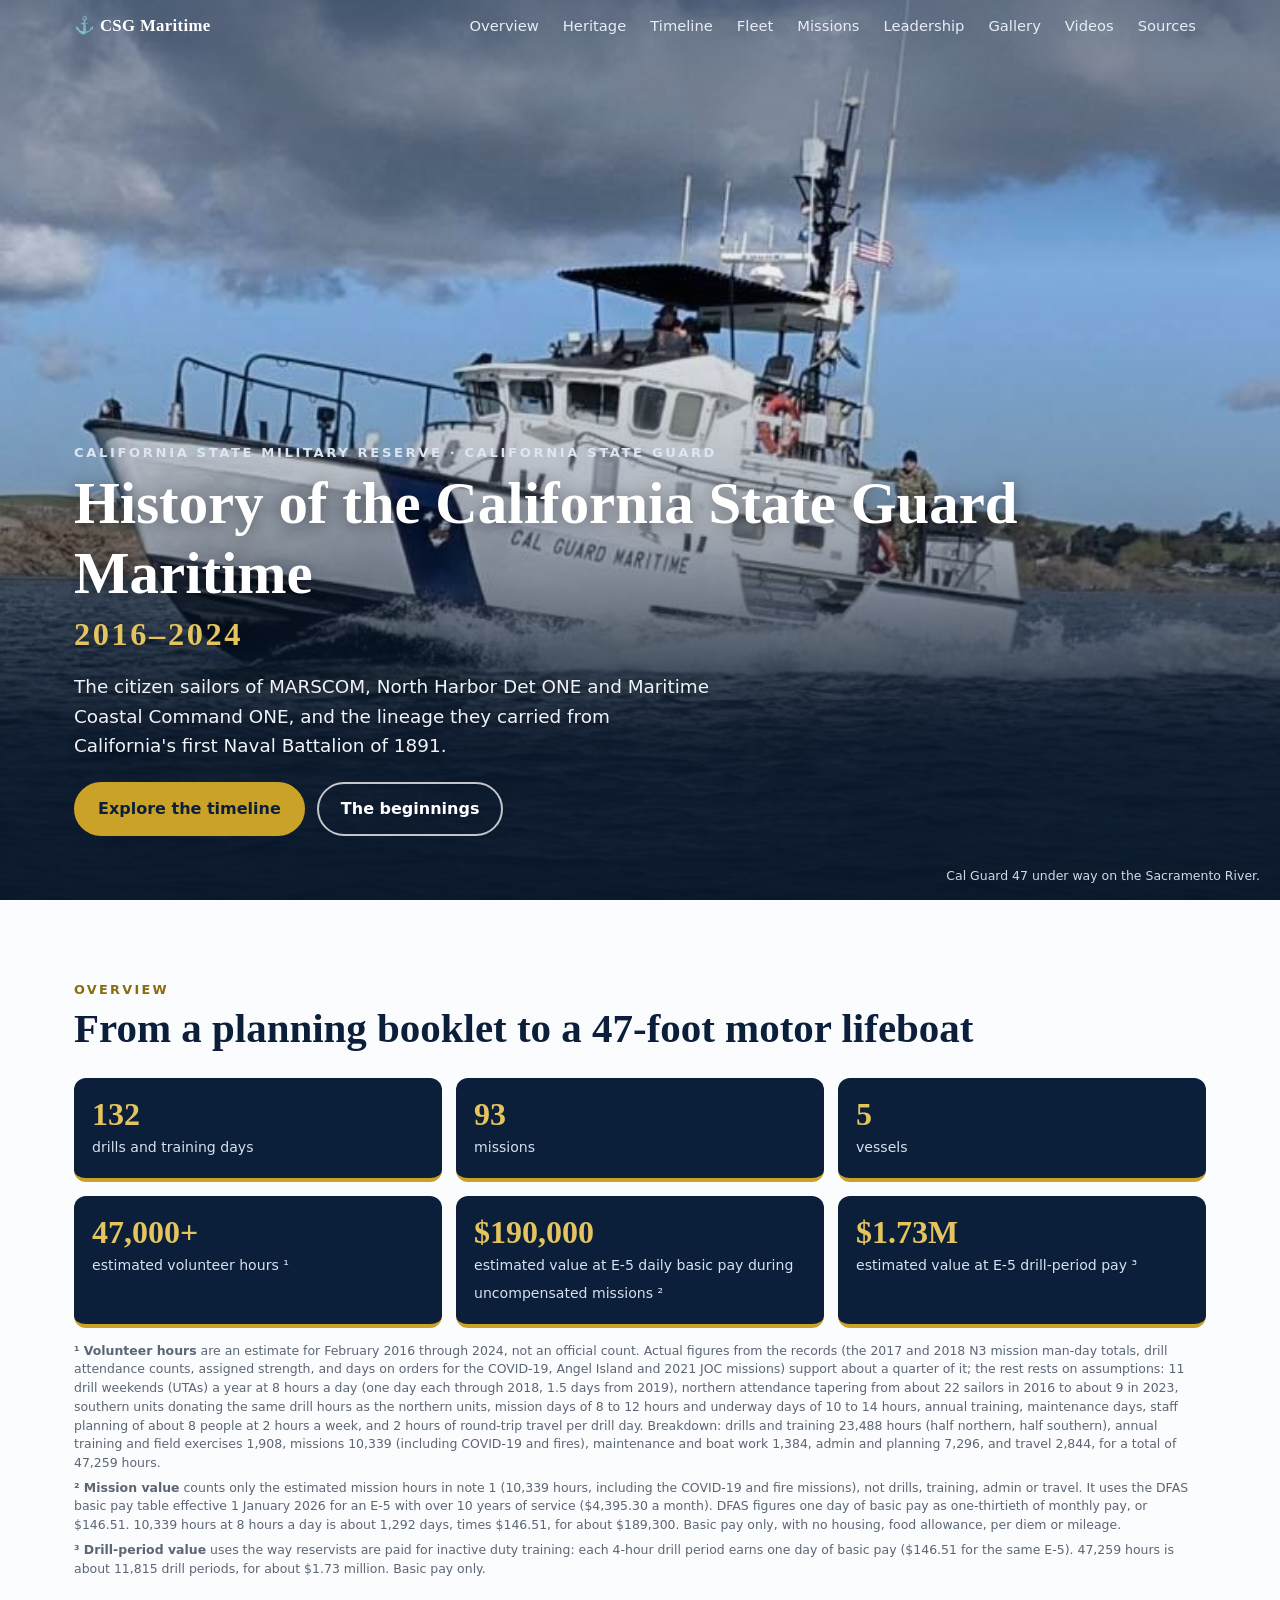
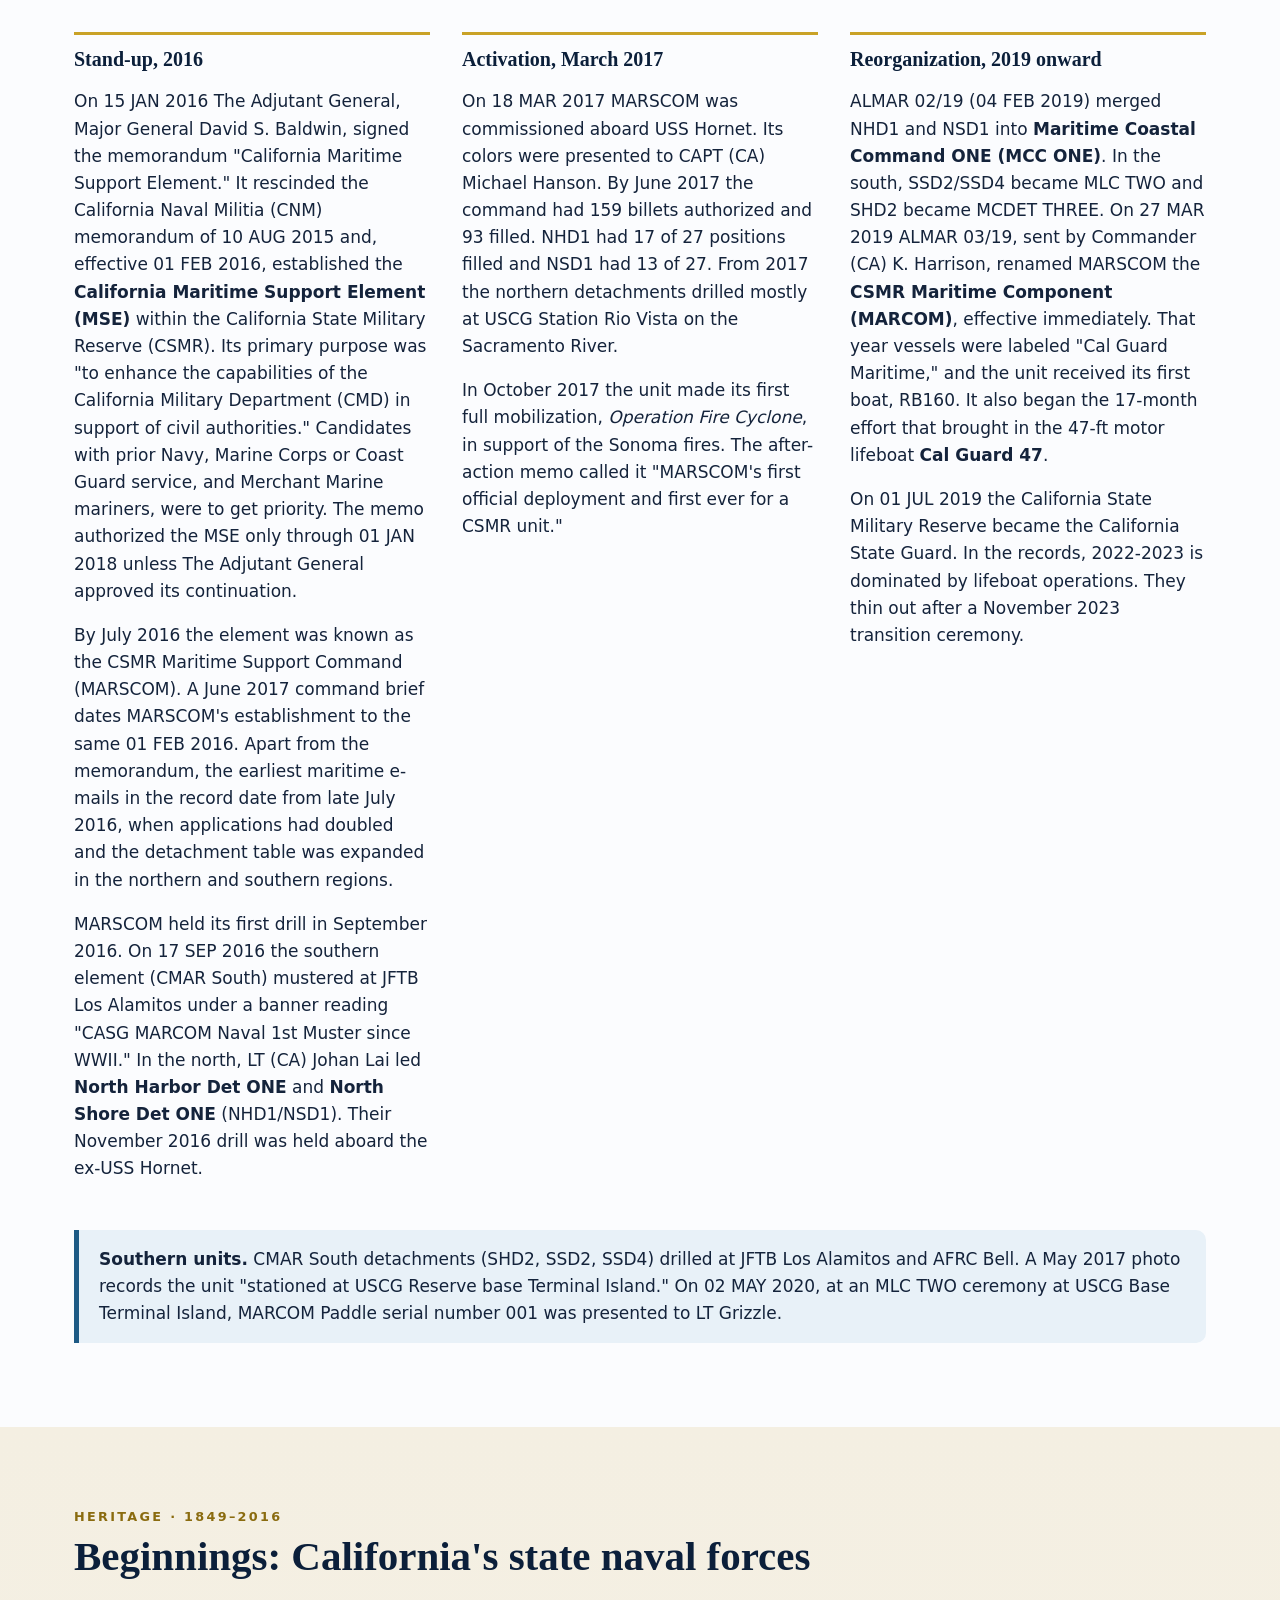
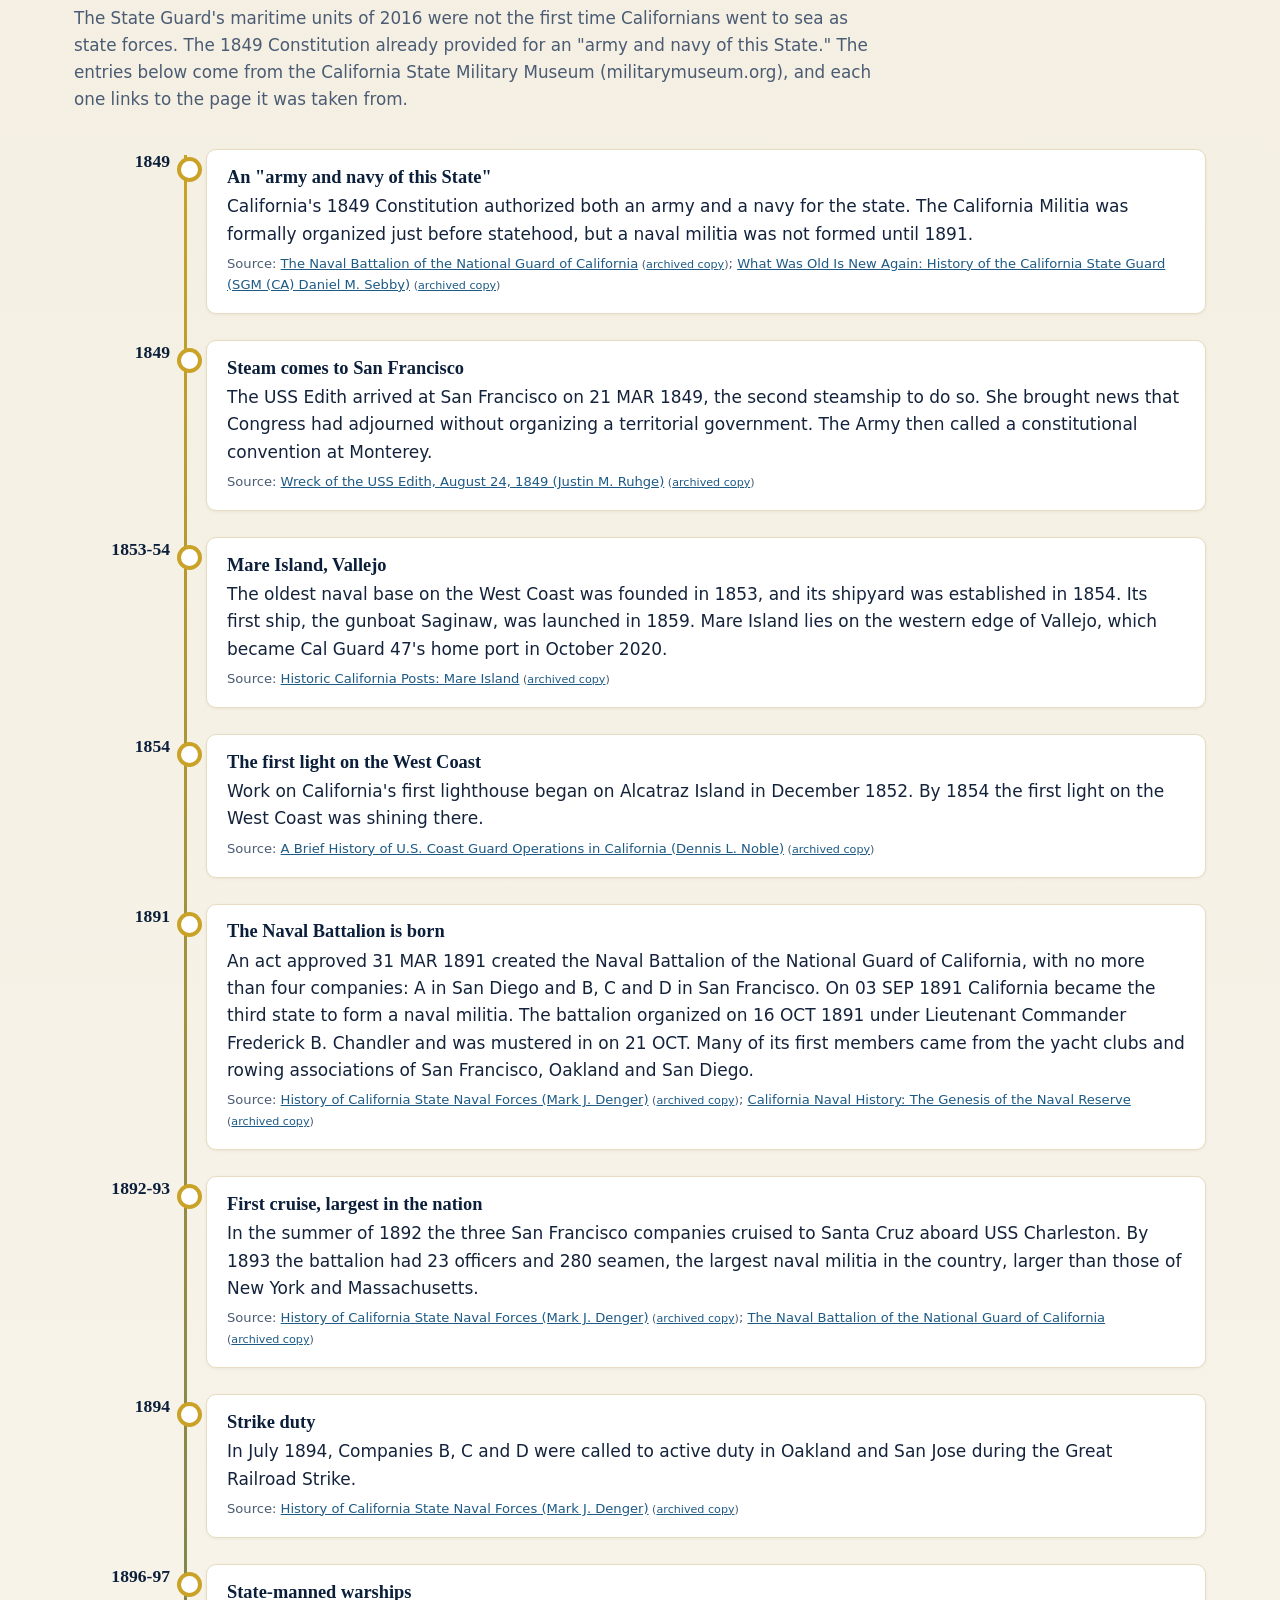
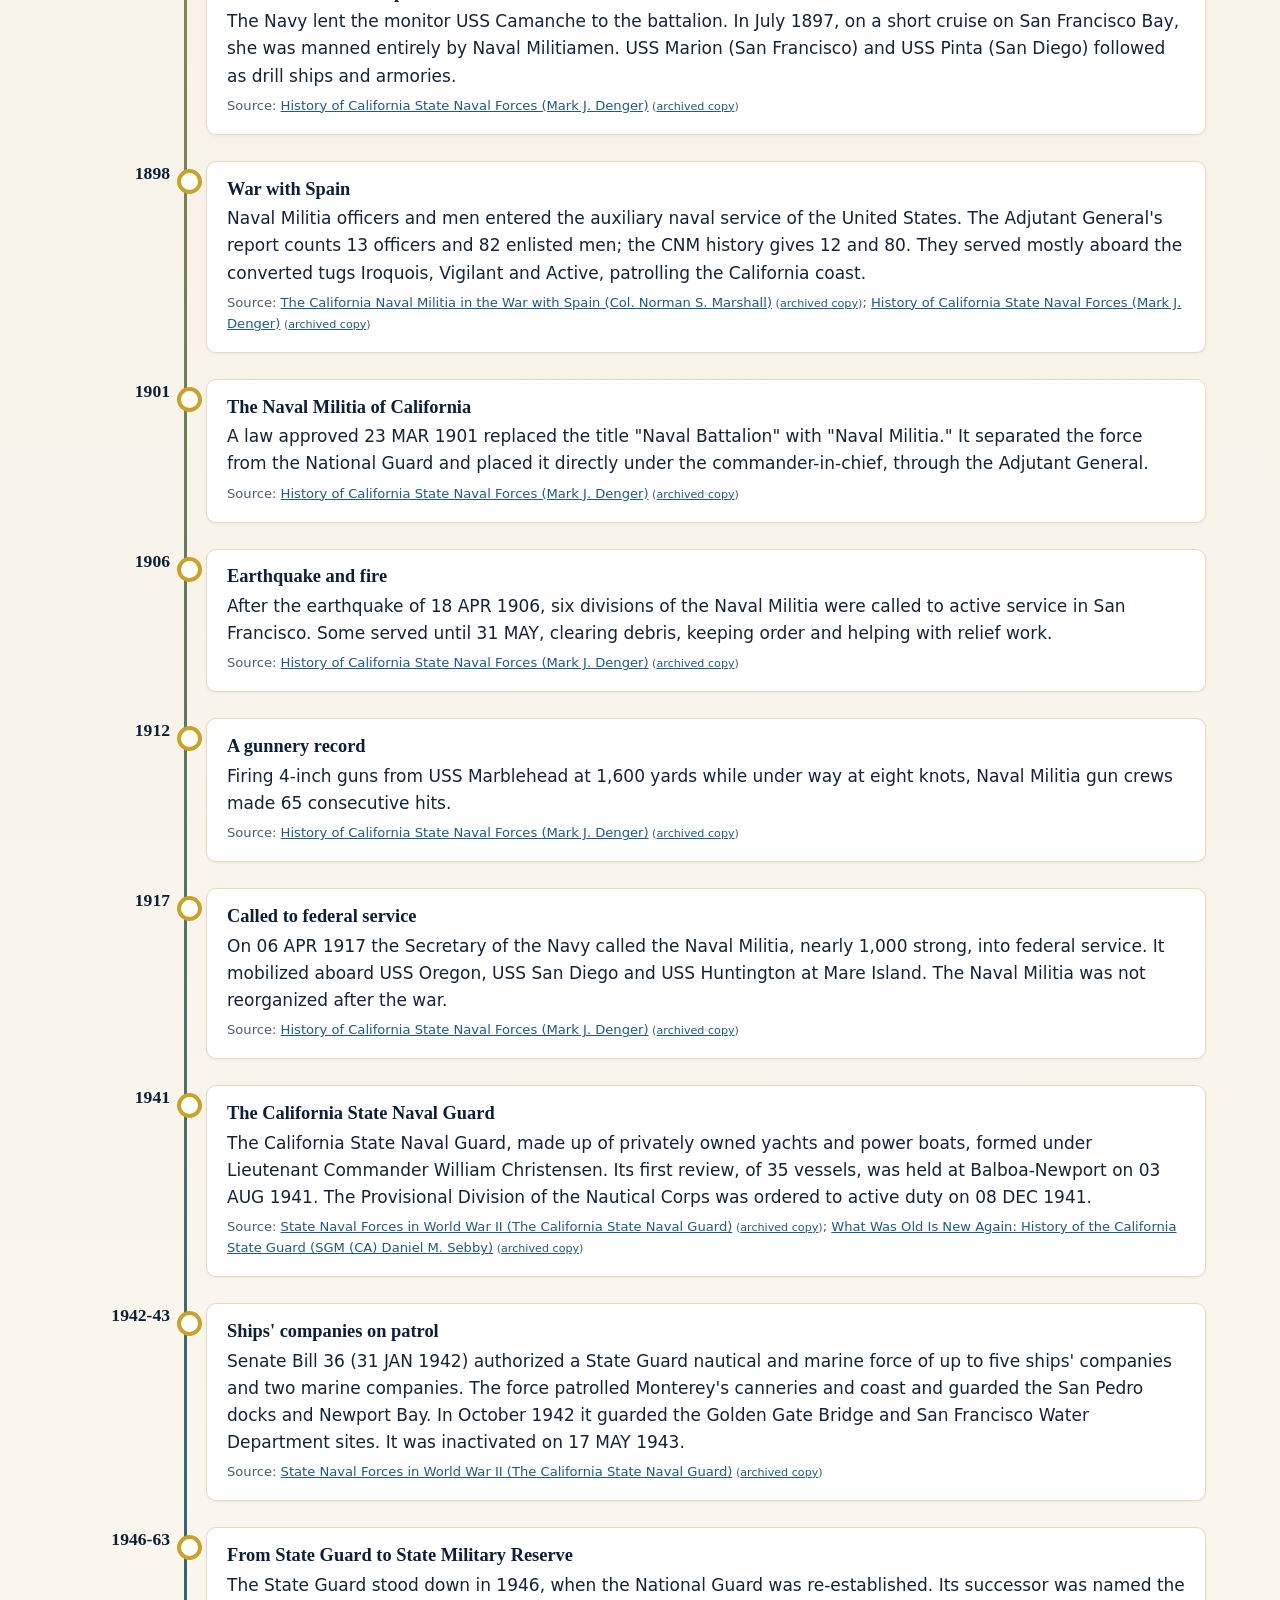
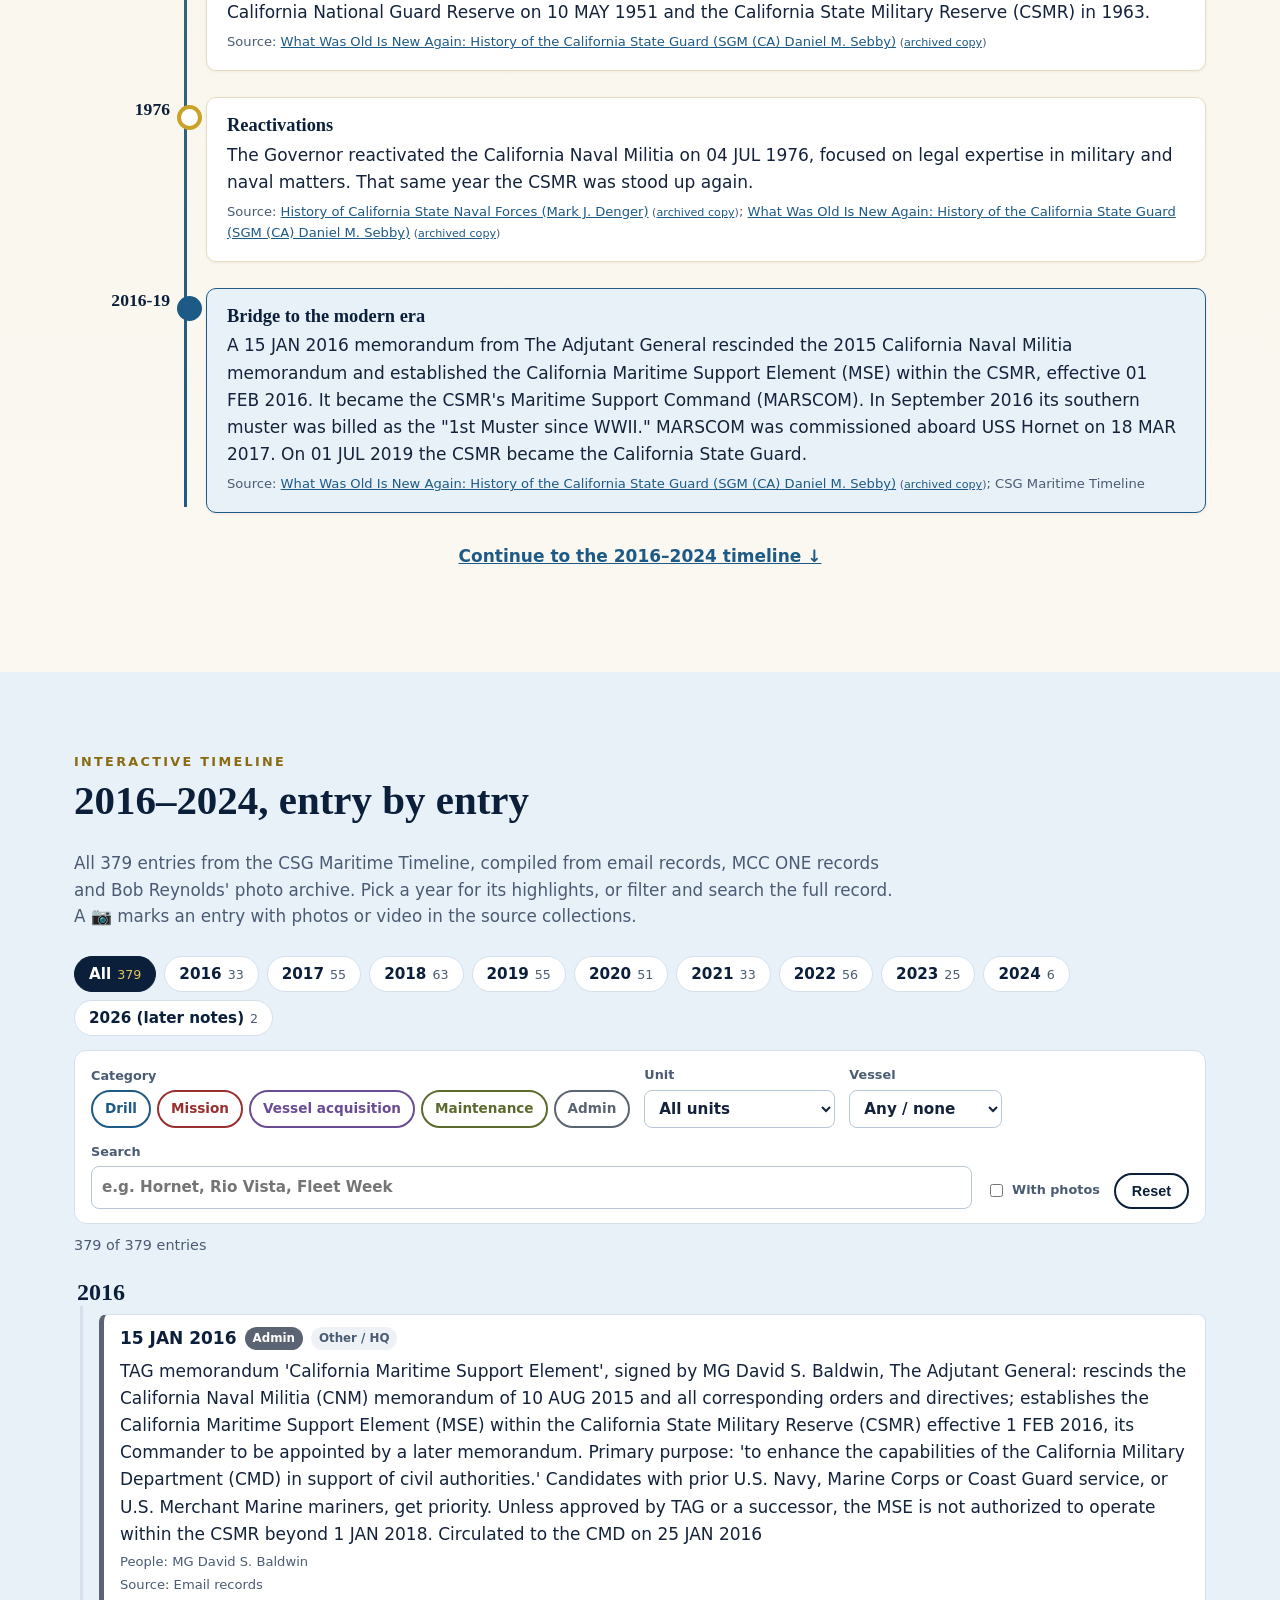
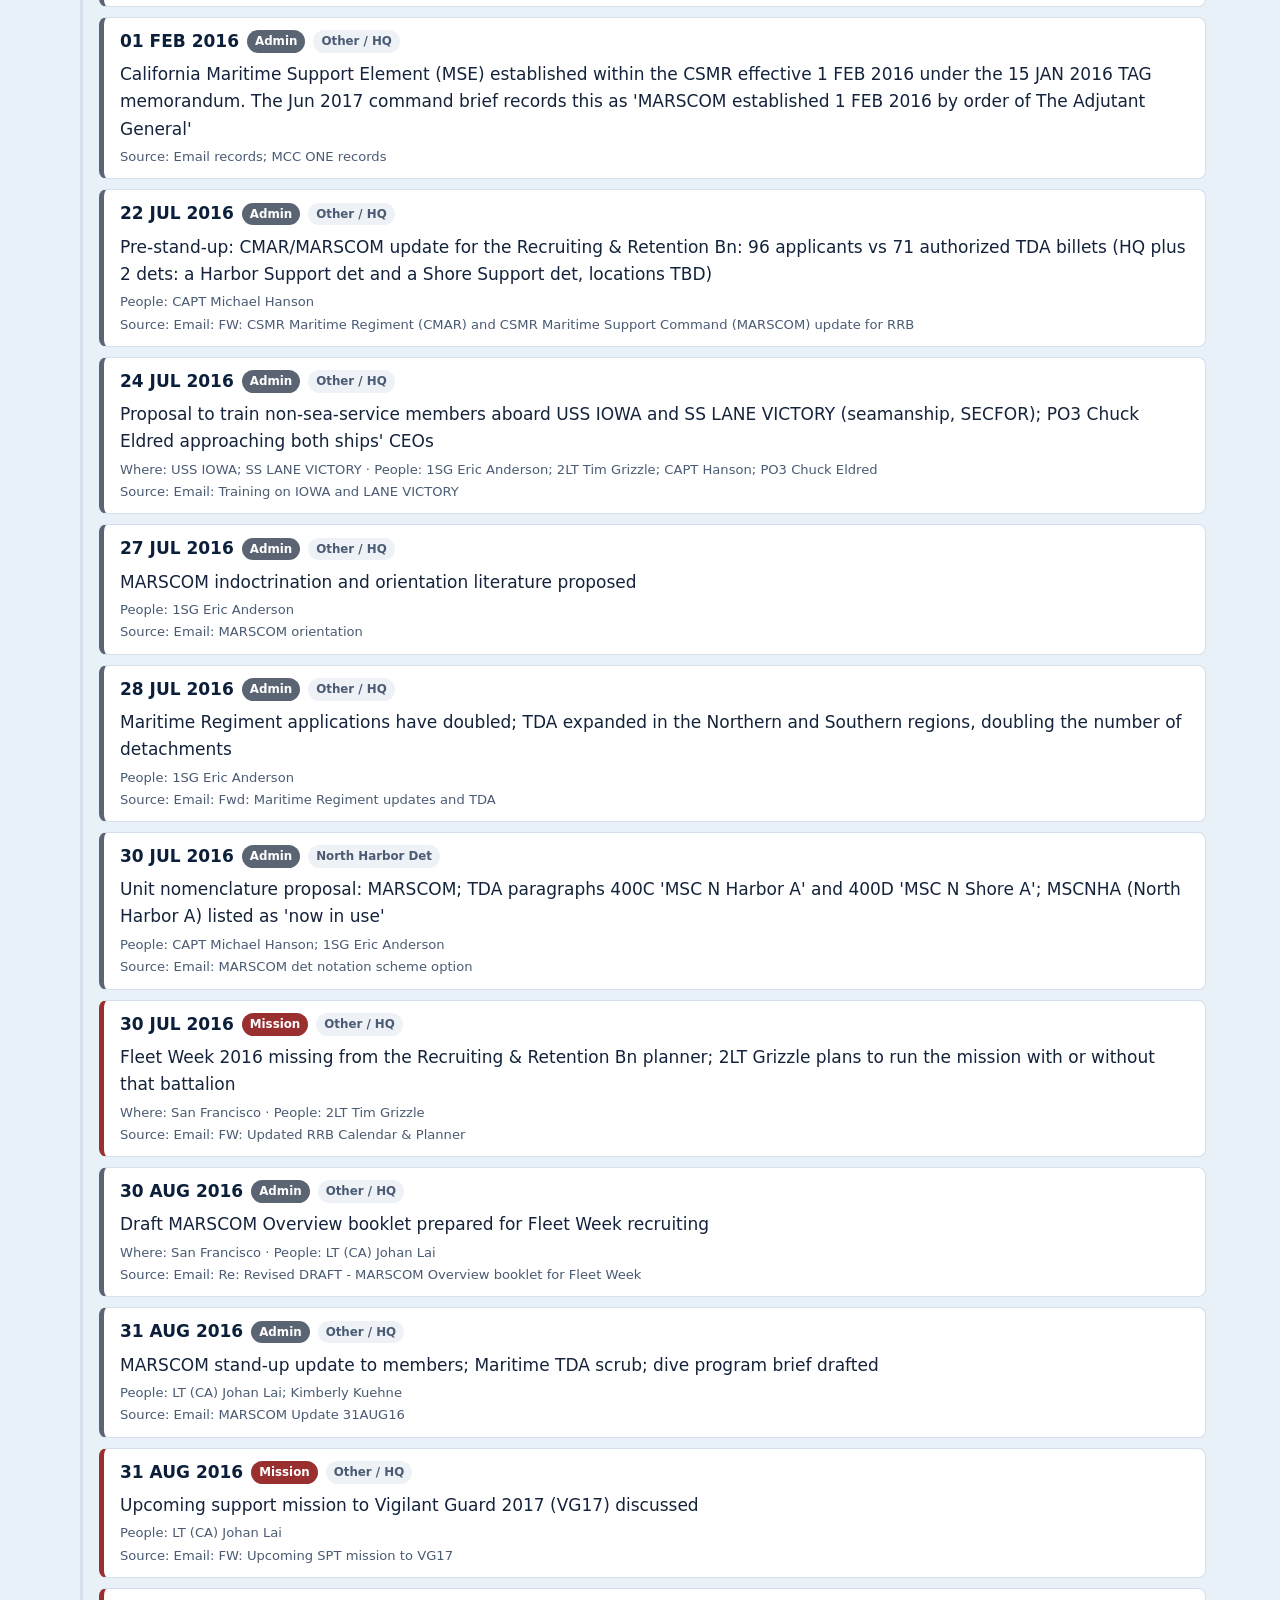
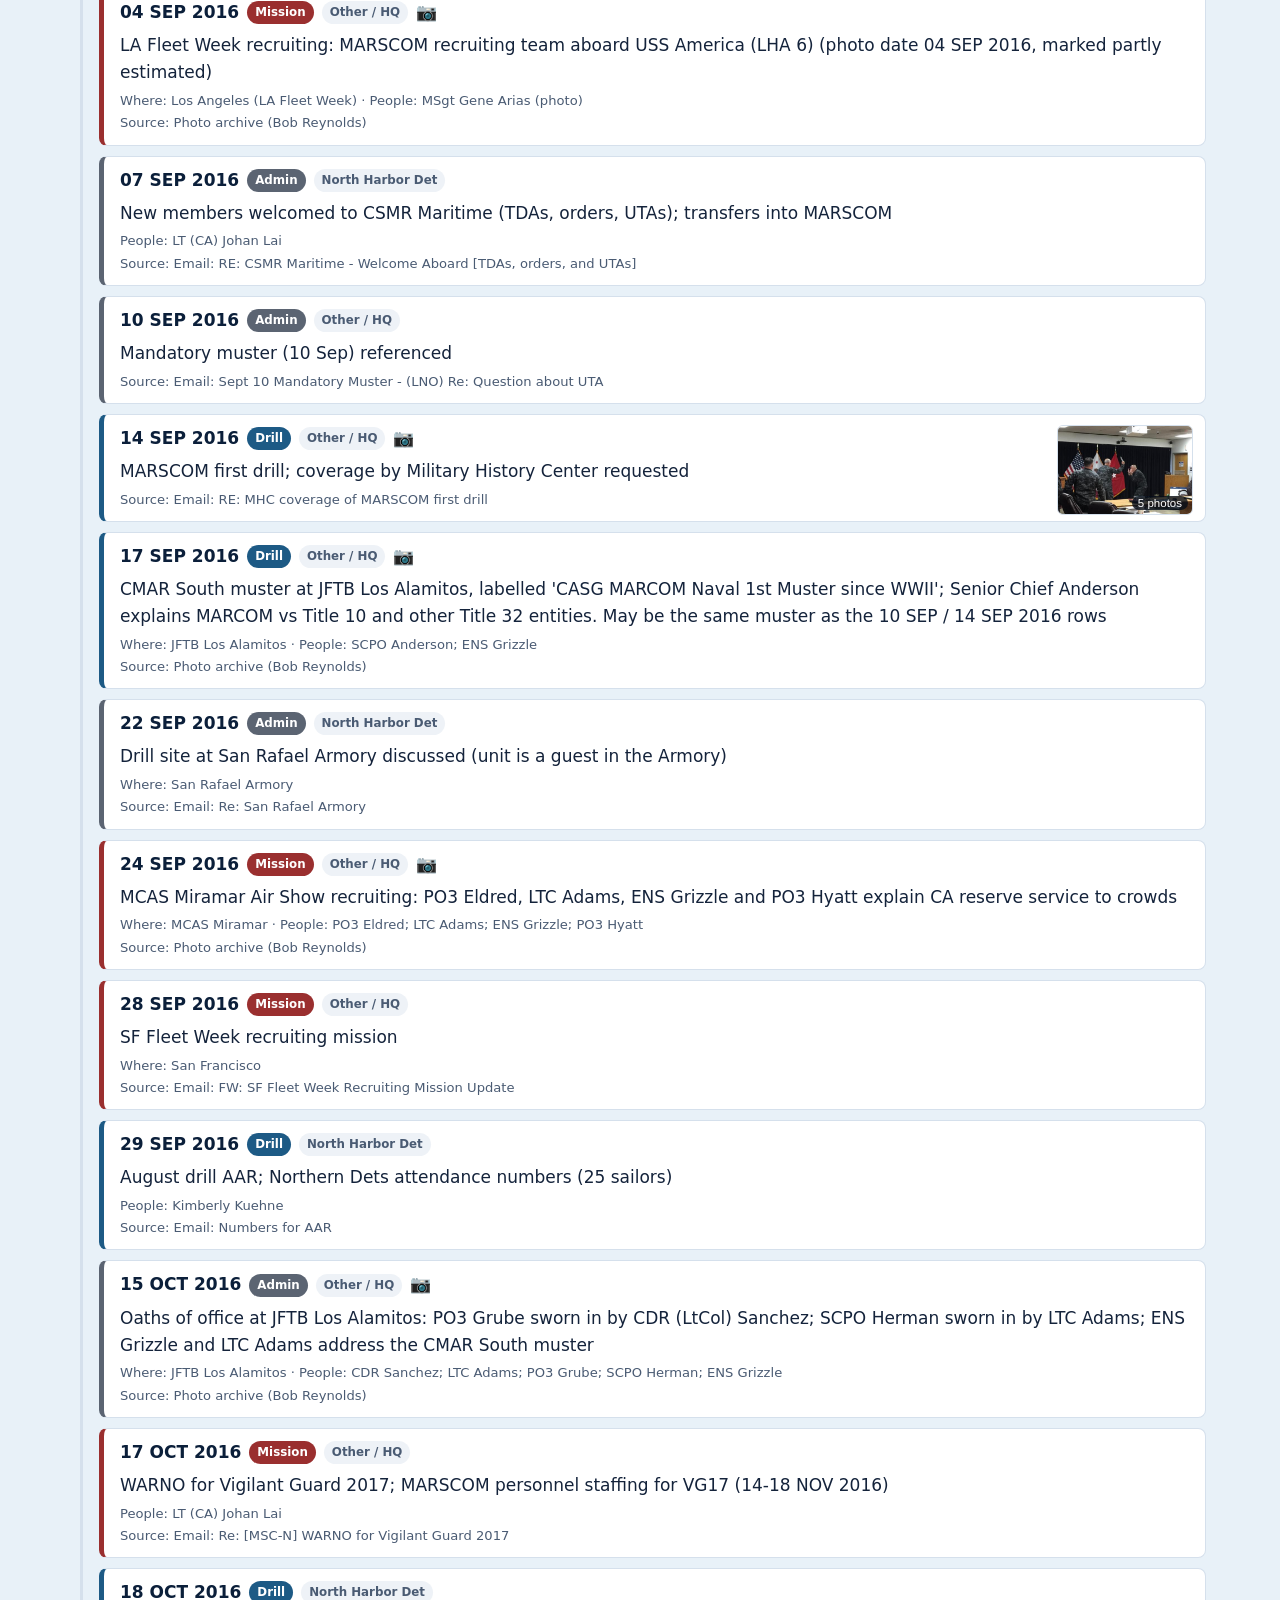
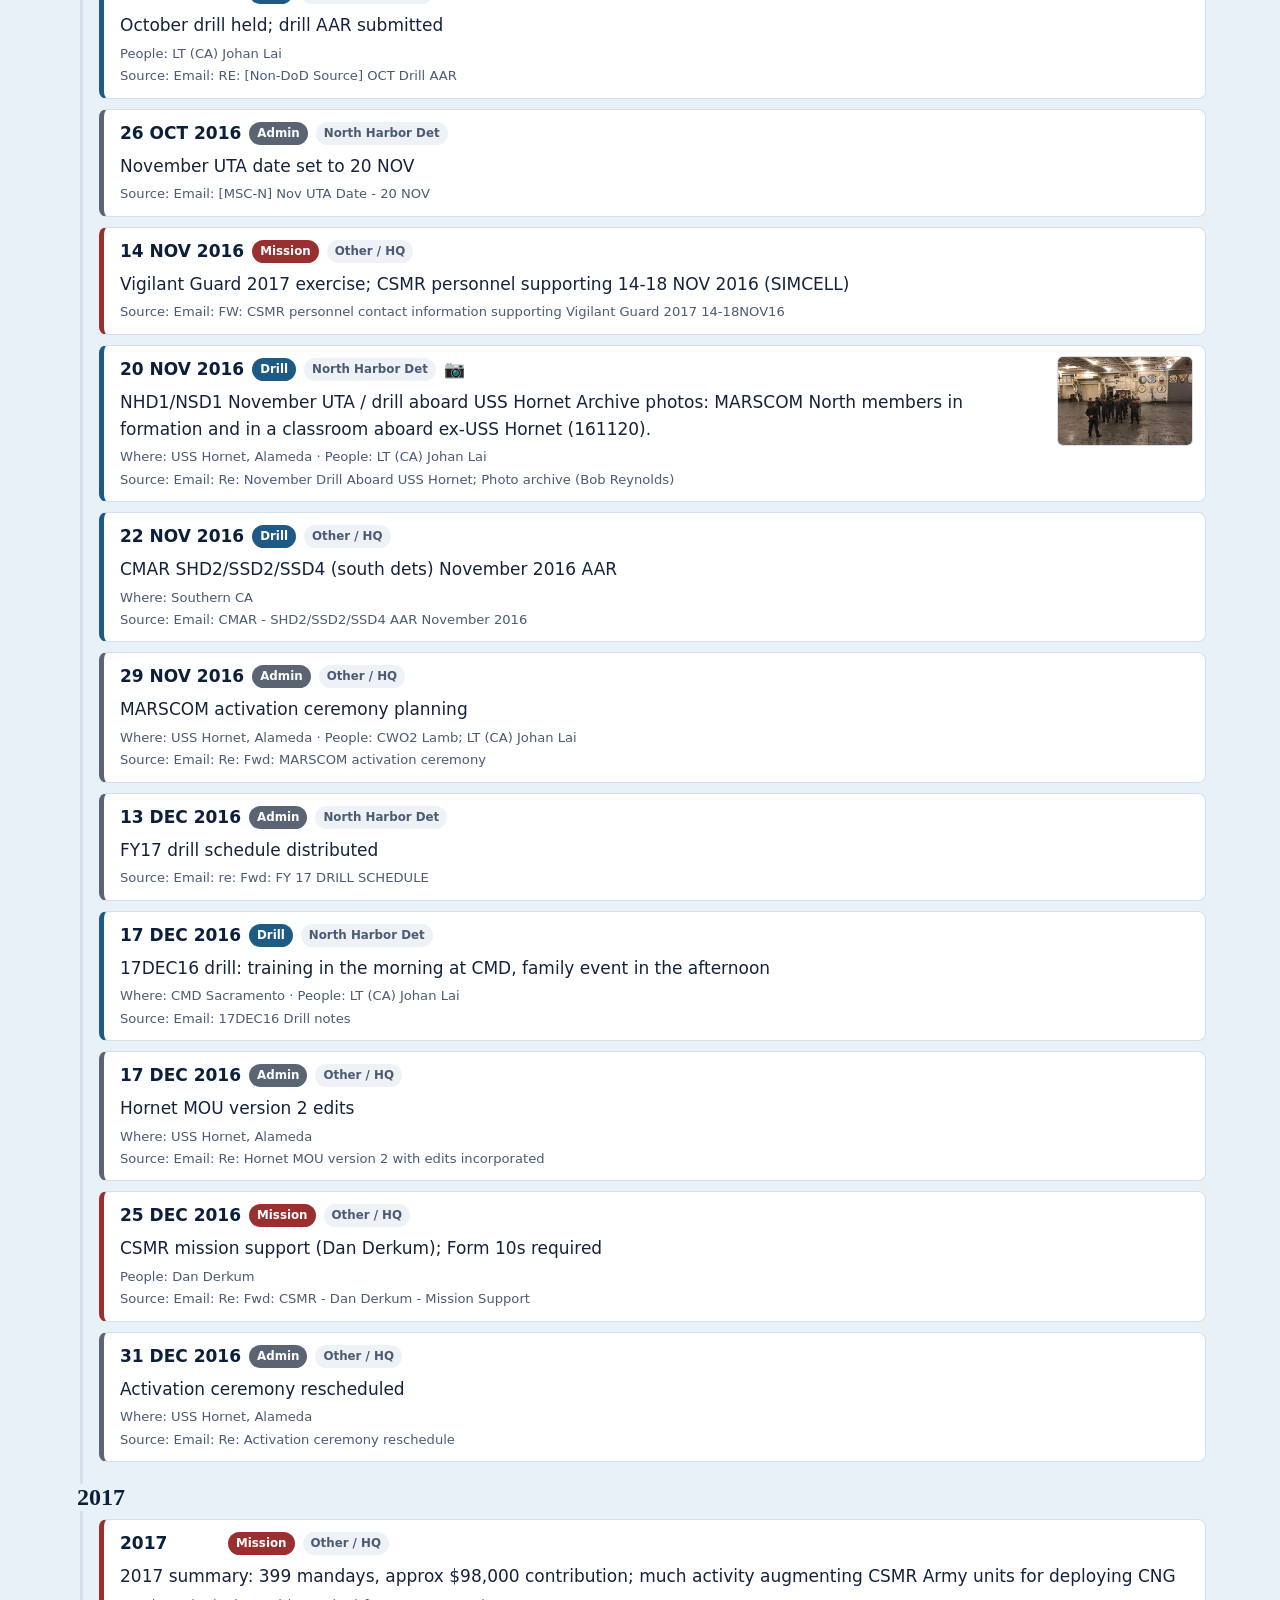
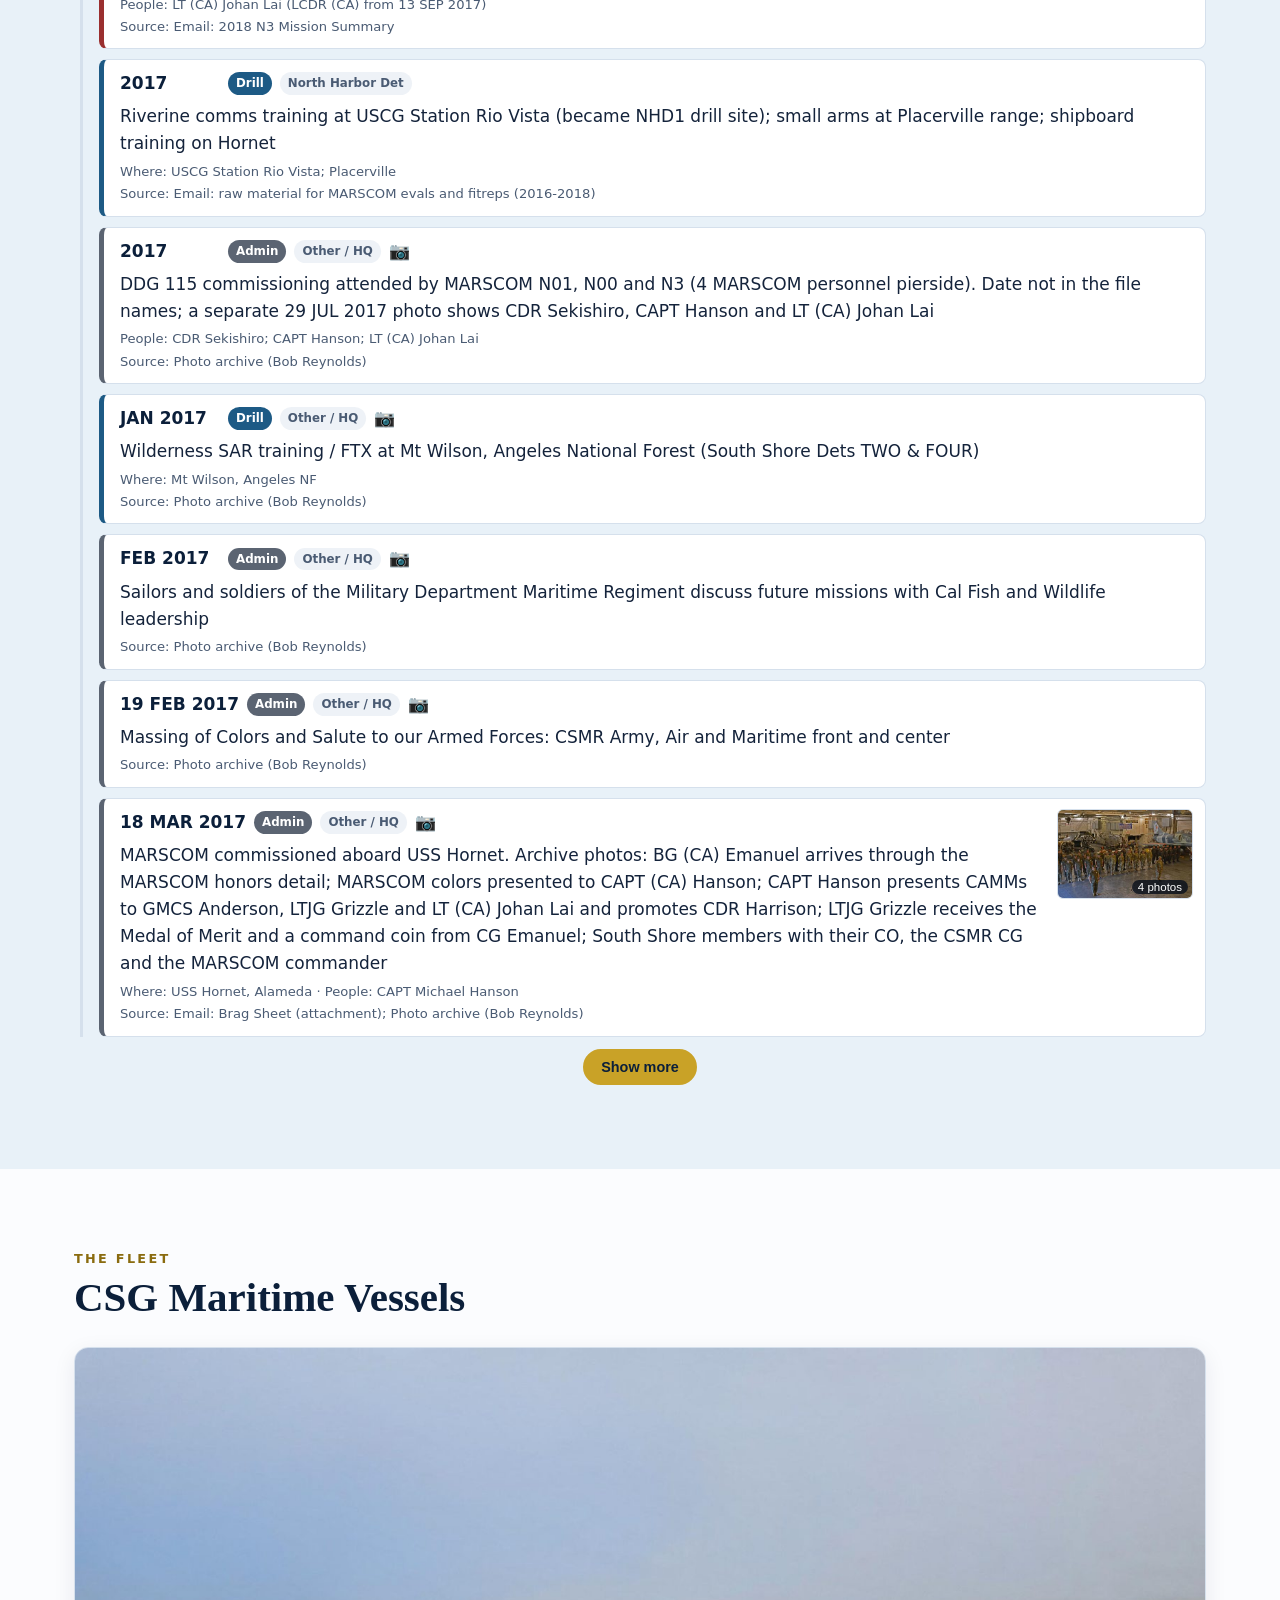
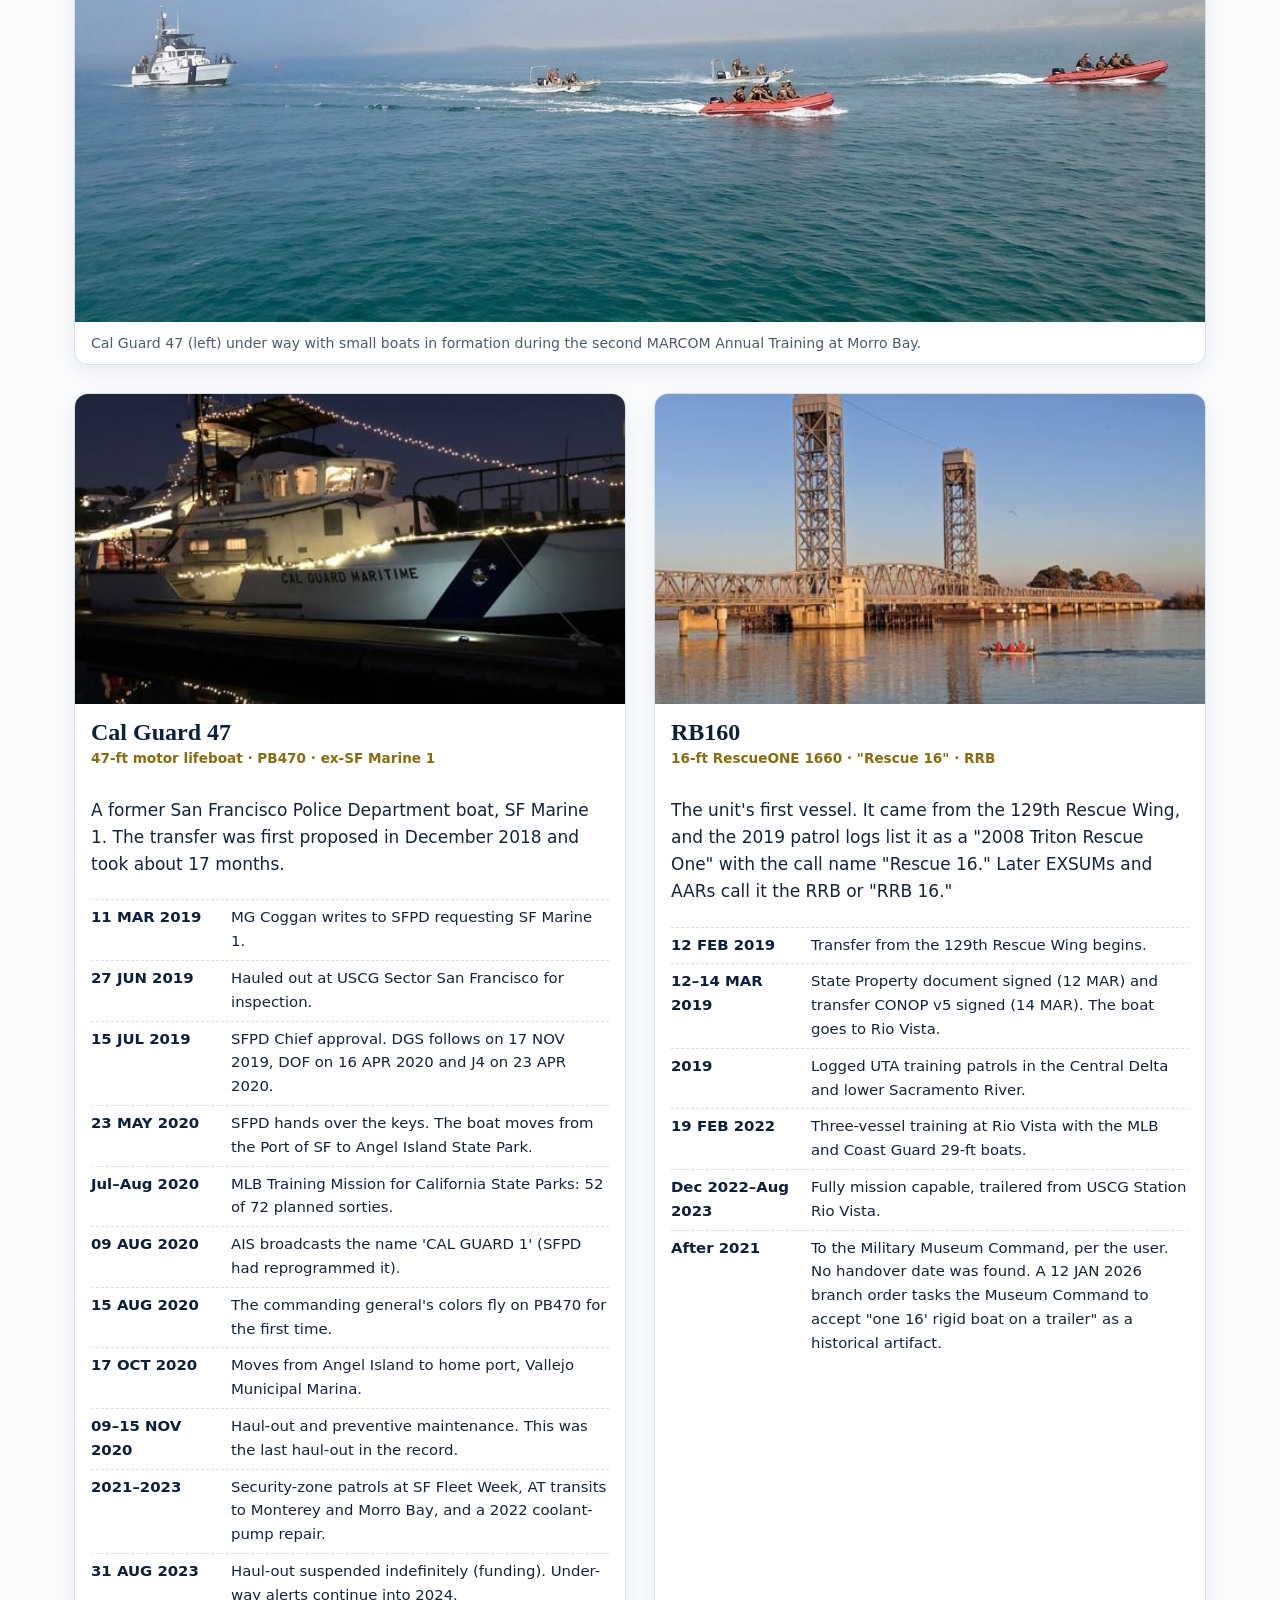
==== commit 3ee0c6e8: "Stats: mission-only value $190,000 with updated footnote Co-authored-by: lobodawg <lobodawg@users.no" ====
--- a/index.html
+++ b/index.html
@@ -68,7 +68,7 @@
     <div class="stats" id="stats"></div>
     <ol class="statnotes">
       <li><b>&sup1; Volunteer hours</b> are an estimate for February 2016 through 2024, not an official count. Actual figures from the records (the 2017 and 2018 N3 mission man-day totals, drill attendance counts, assigned strength, and days on orders for the COVID-19, Angel Island and 2021 JOC missions) support about a quarter of it; the rest rests on assumptions: 11 drill weekends (UTAs) a year at 8 hours a day (one day each through 2018, 1.5 days from 2019), northern attendance tapering from about 22 sailors in 2016 to about 9 in 2023, southern units donating the same drill hours as the northern units, mission days of 8 to 12 hours and underway days of 10 to 14 hours, annual training, maintenance days, staff planning of about 8 people at 2 hours a week, and 2 hours of round-trip travel per drill day. Breakdown: drills and training 23,488 hours (half northern, half southern), annual training and field exercises 1,908, missions 10,339 (including COVID-19 and fires), maintenance and boat work 1,384, admin and planning 7,296, and travel 2,844, for a total of 47,259 hours.</li>
-      <li><b>&sup2; Daily basic pay value</b> uses the DFAS basic pay table effective 1 January 2026 for an E-5 with over 10 years of service ($4,395.30 a month). DFAS figures one day of basic pay as one-thirtieth of monthly pay, or $146.51. 47,259 hours at 8 hours a day is about 5,907 days, times $146.51, for about $865,500. Basic pay only, with no housing, food allowance, per diem or mileage.</li>
+      <li><b>&sup2; Mission value</b> counts only the estimated mission hours in note 1 (10,339 hours, including the COVID-19 and fire missions), not drills, training, admin or travel. It uses the DFAS basic pay table effective 1 January 2026 for an E-5 with over 10 years of service ($4,395.30 a month). DFAS figures one day of basic pay as one-thirtieth of monthly pay, or $146.51. 10,339 hours at 8 hours a day is about 1,292 days, times $146.51, for about $189,300. Basic pay only, with no housing, food allowance, per diem or mileage.</li>
       <li><b>&sup3; Drill-period value</b> uses the way reservists are paid for inactive duty training: each 4-hour drill period earns one day of basic pay ($146.51 for the same E-5). 47,259 hours is about 11,815 drill periods, for about $1.73 million. Basic pay only.</li>
     </ol>
     <div class="cols">
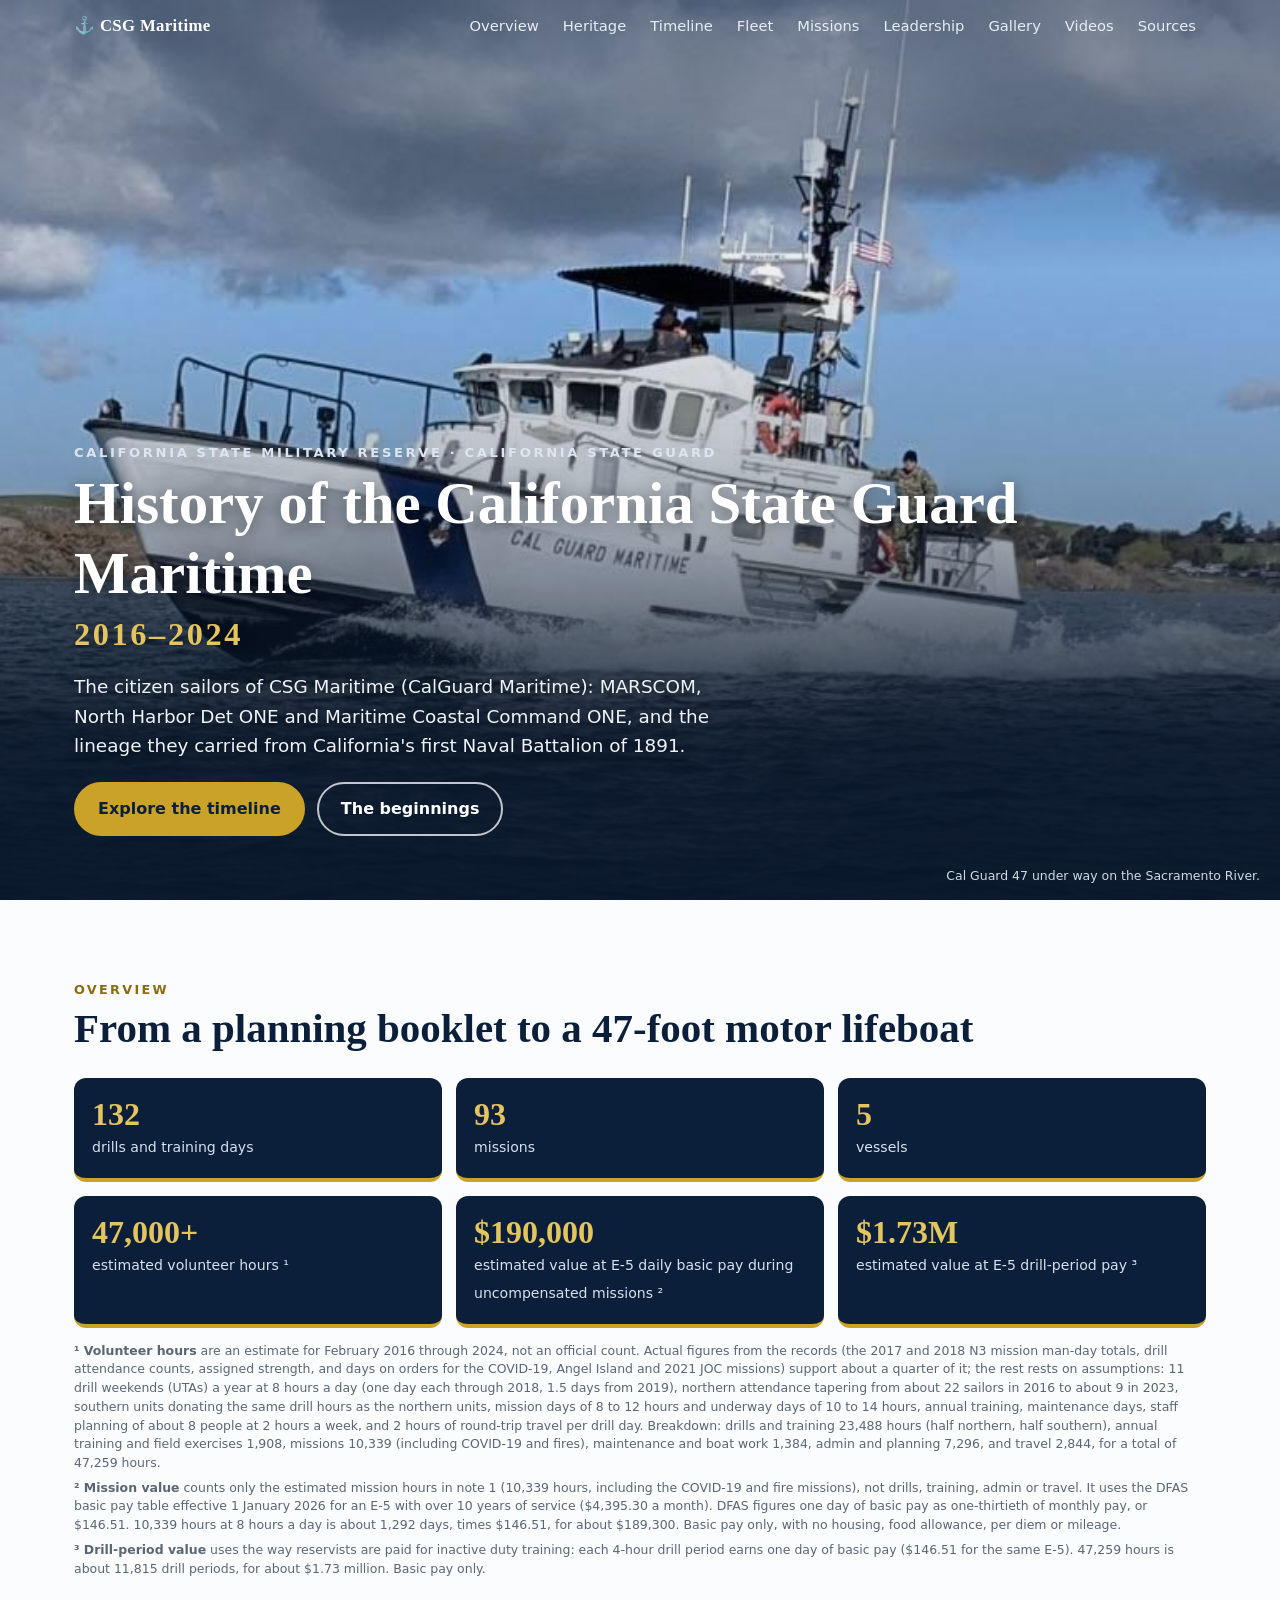
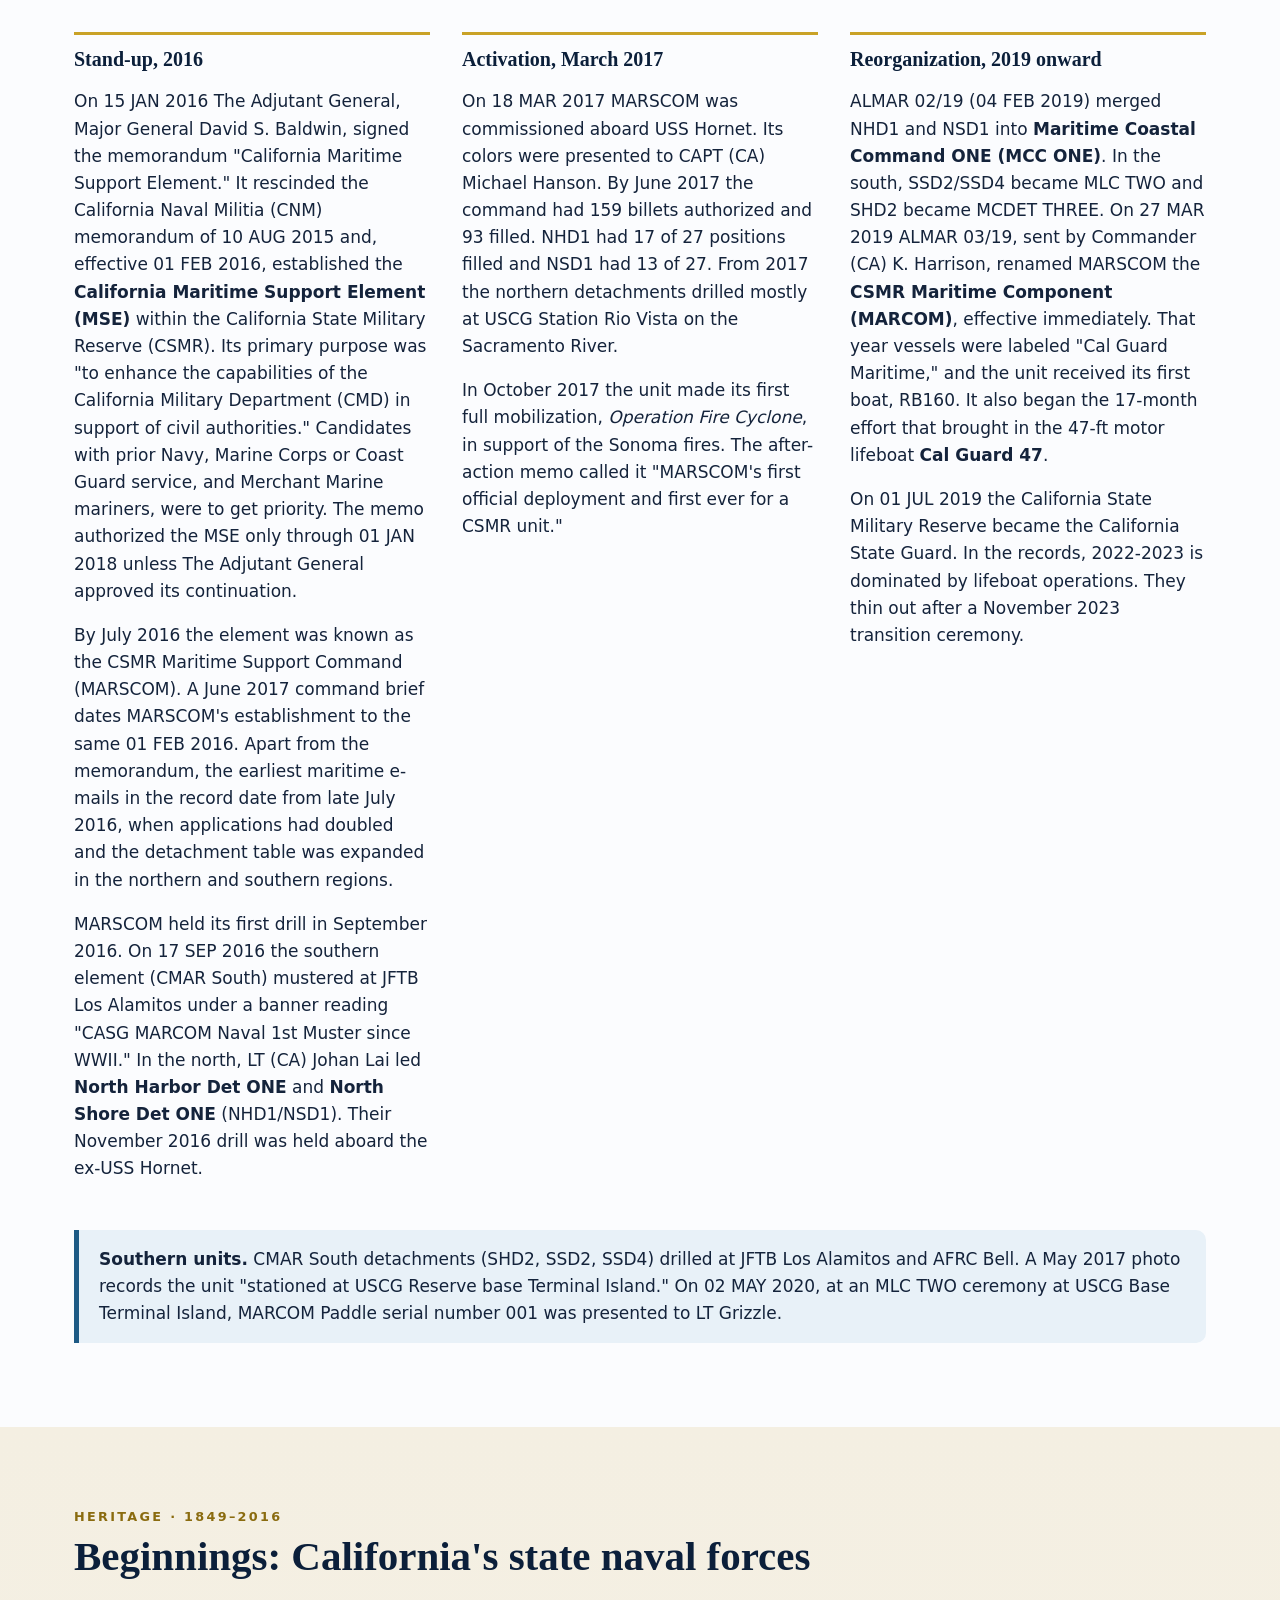
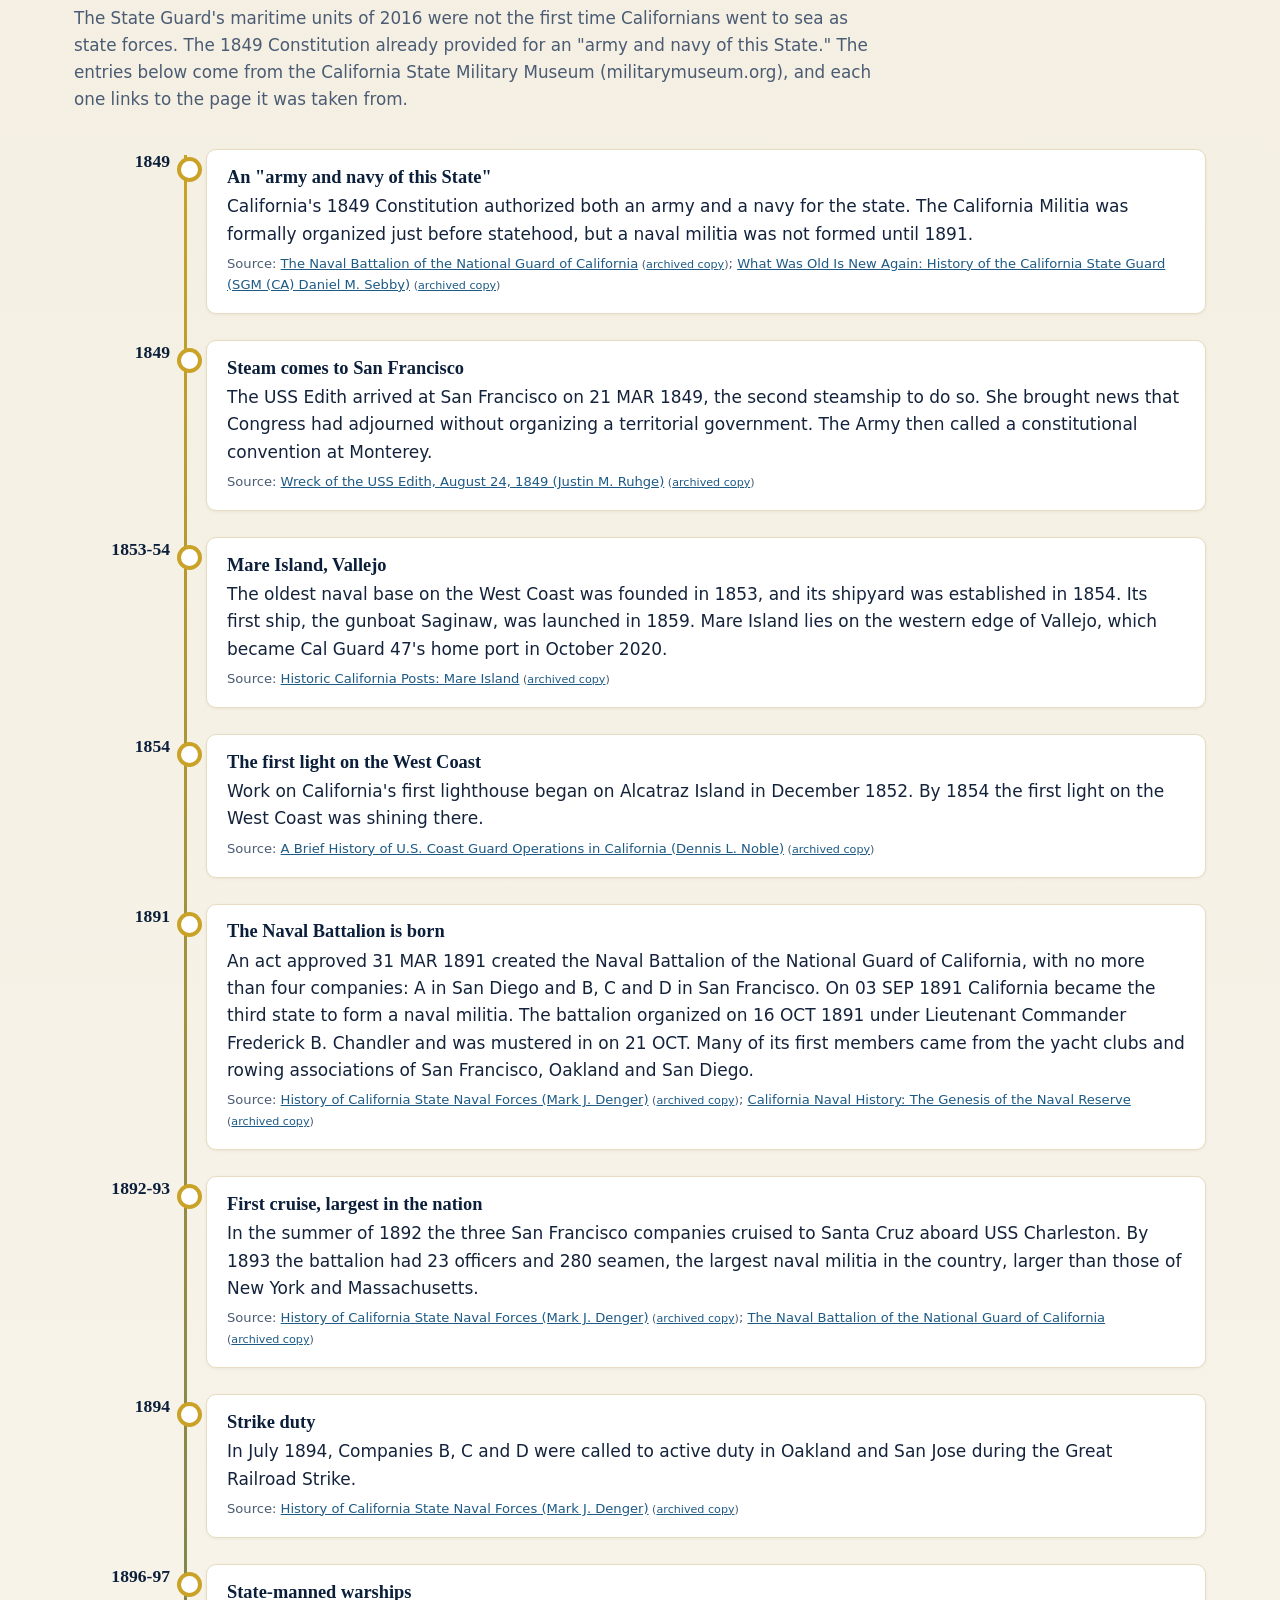
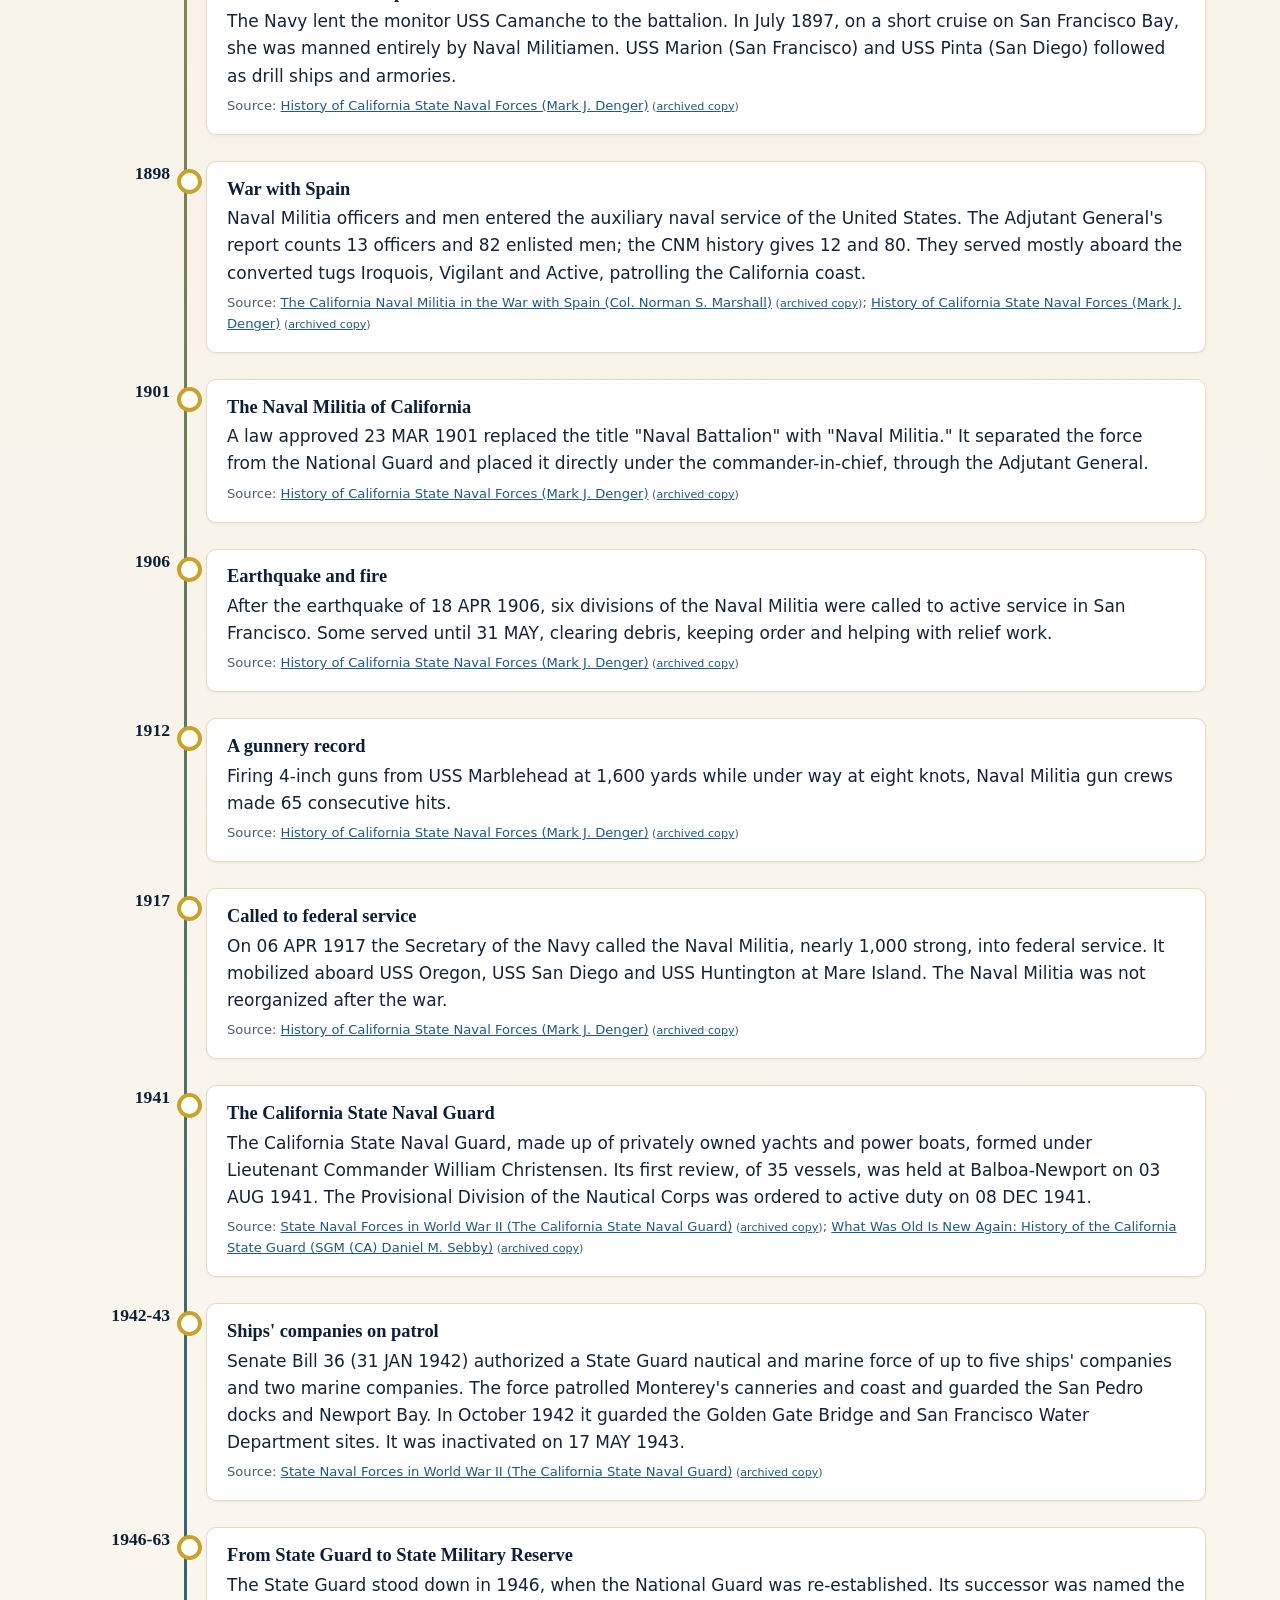
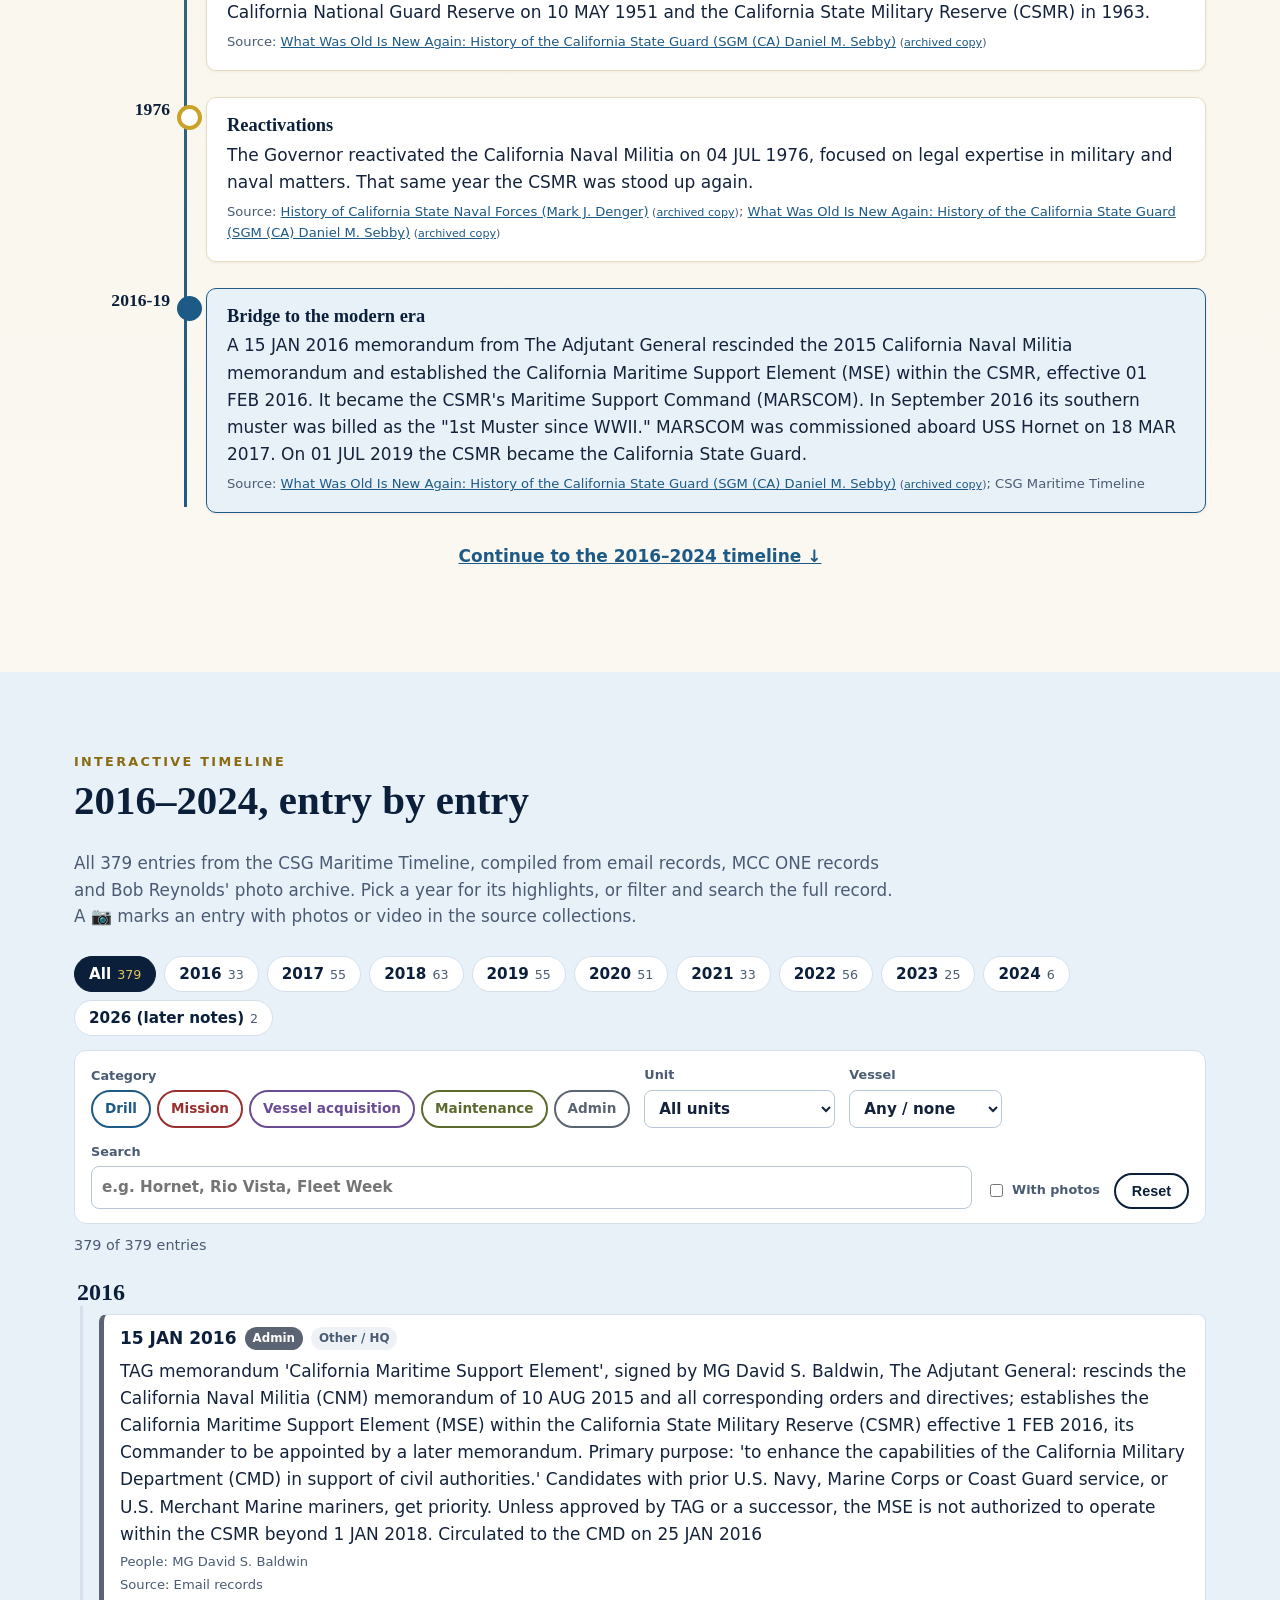
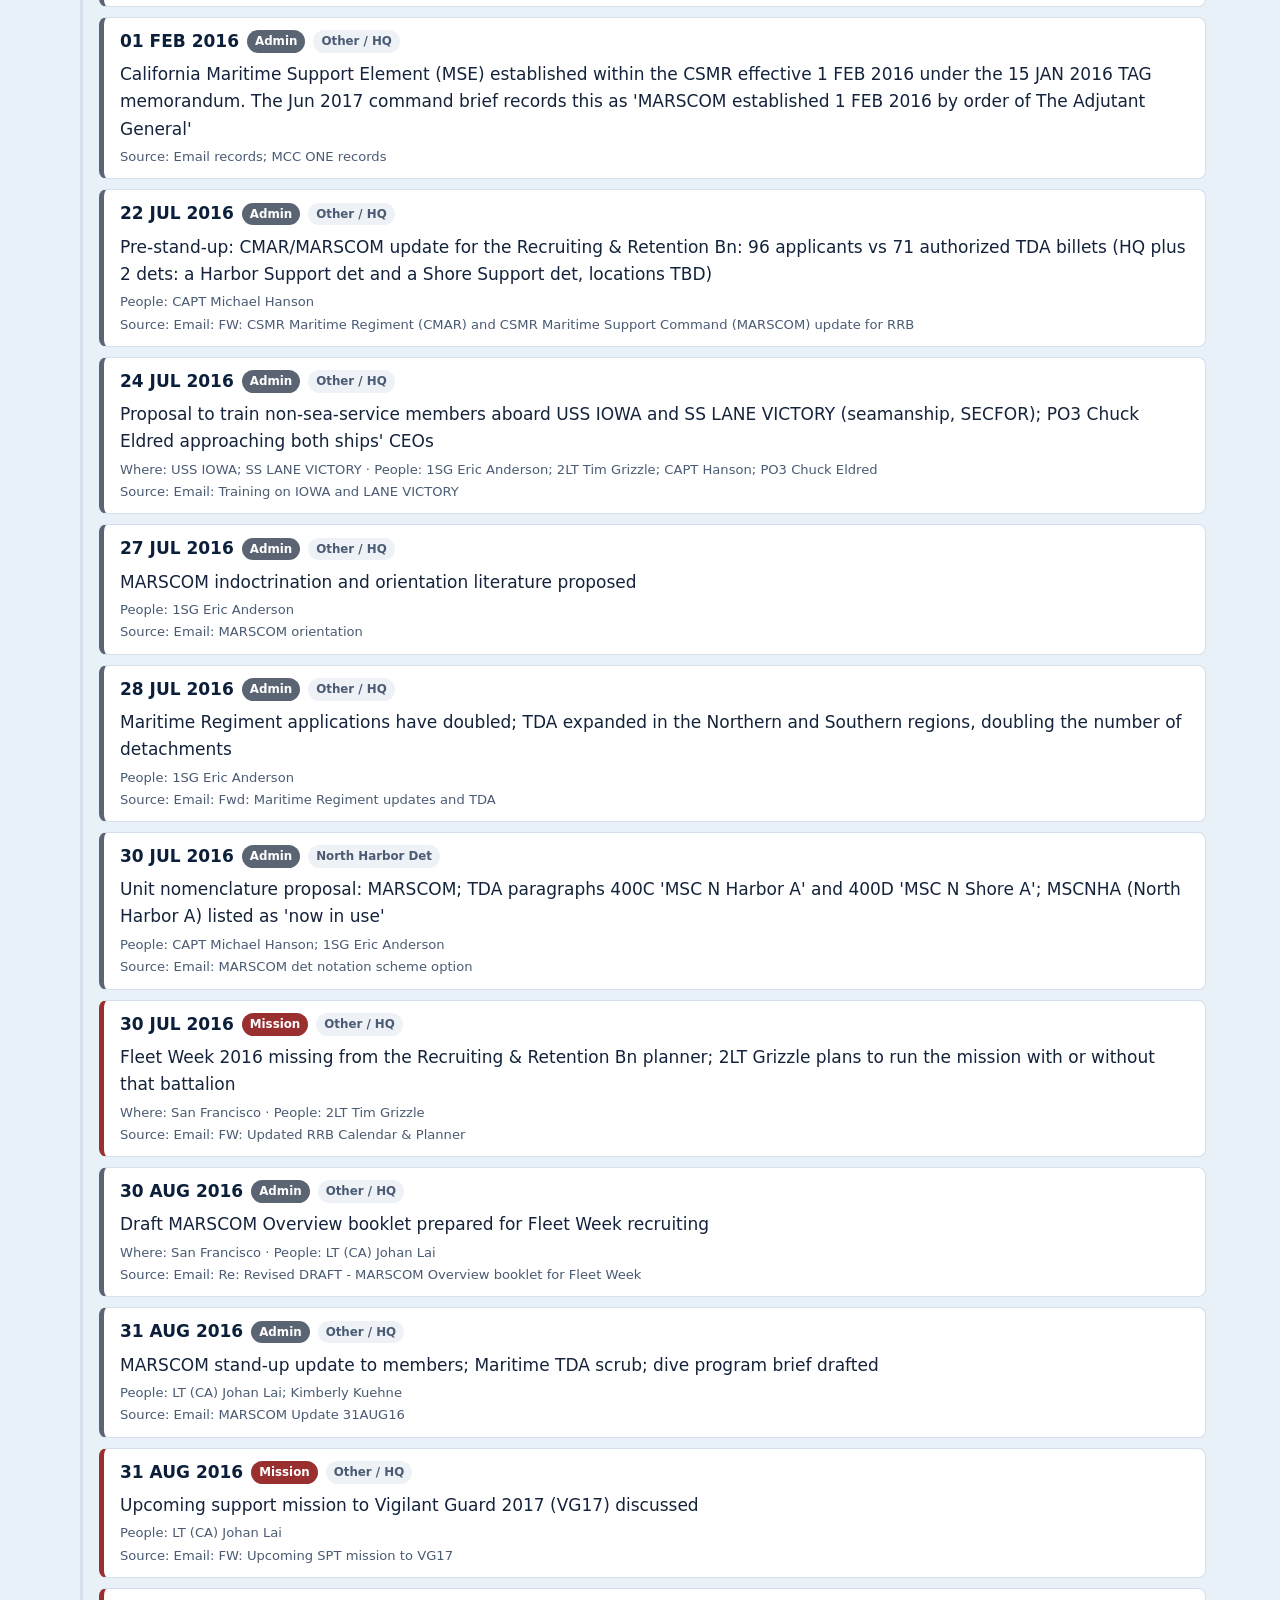
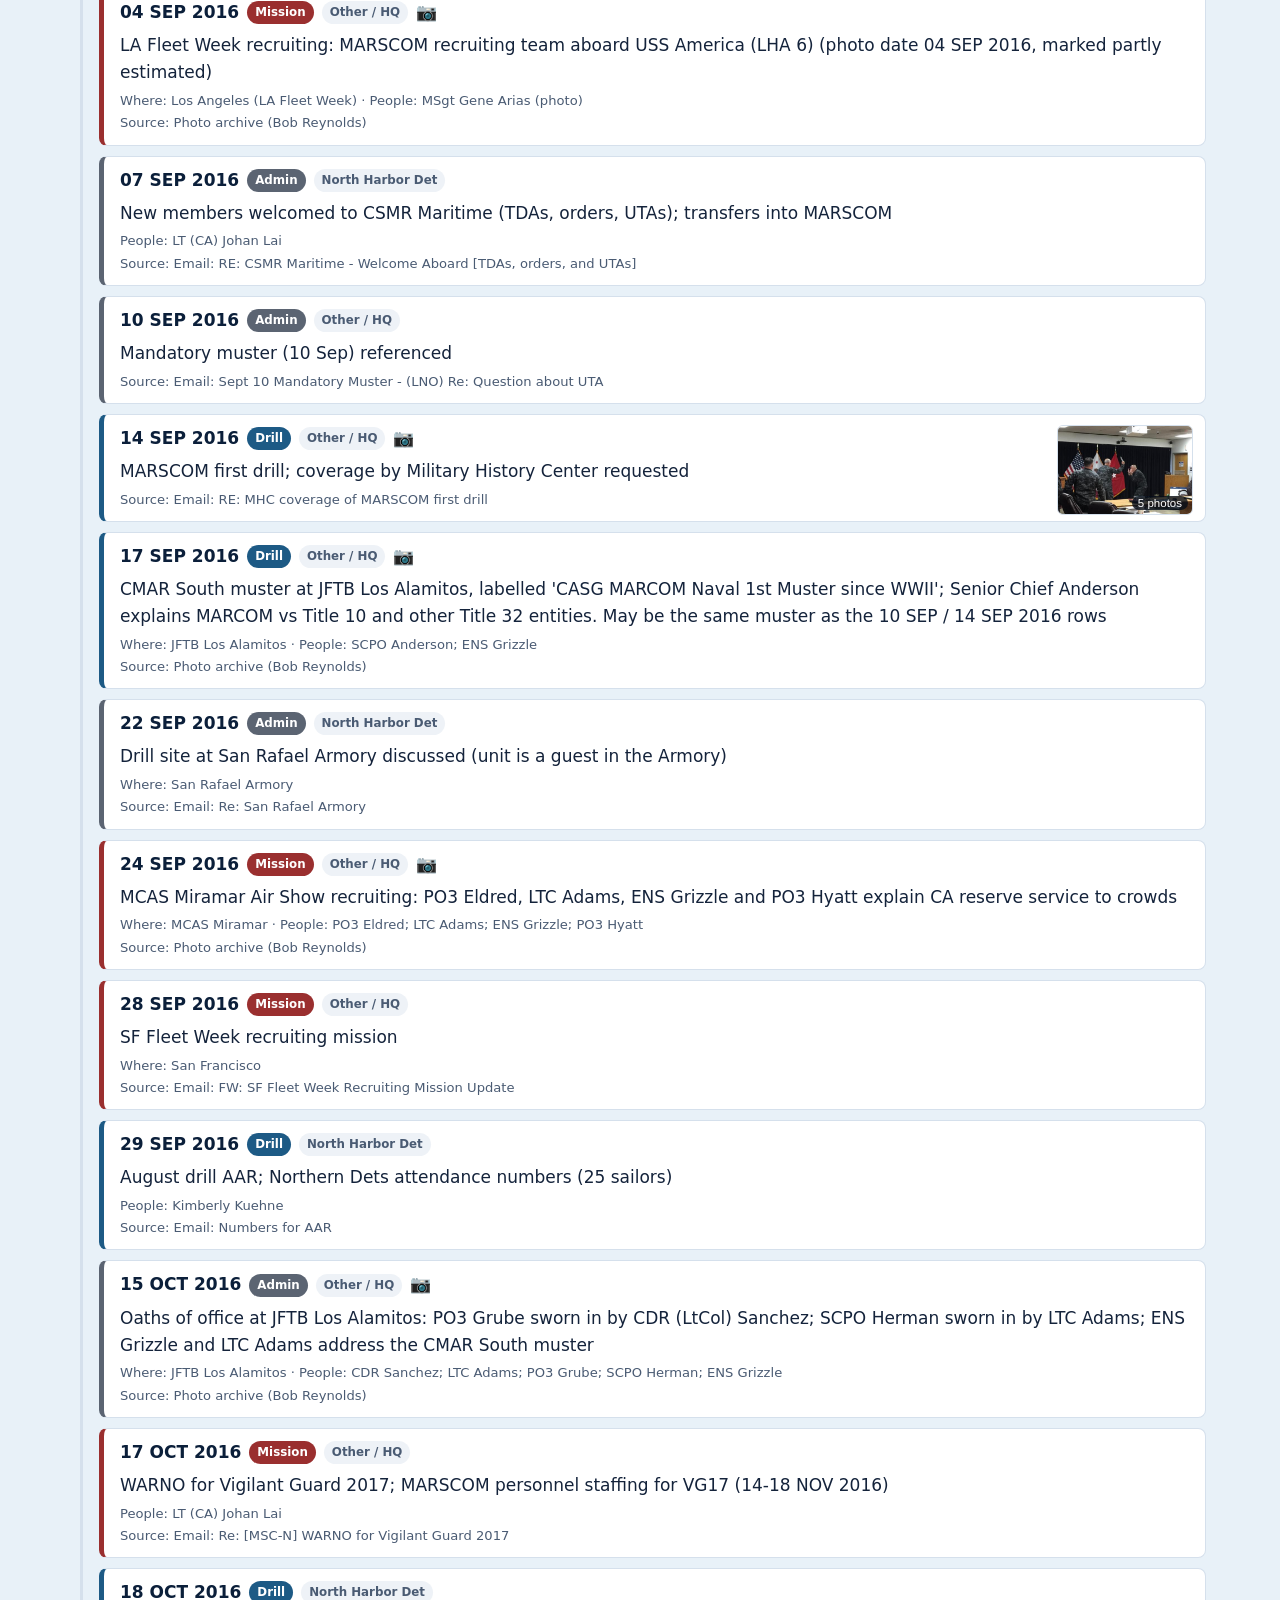
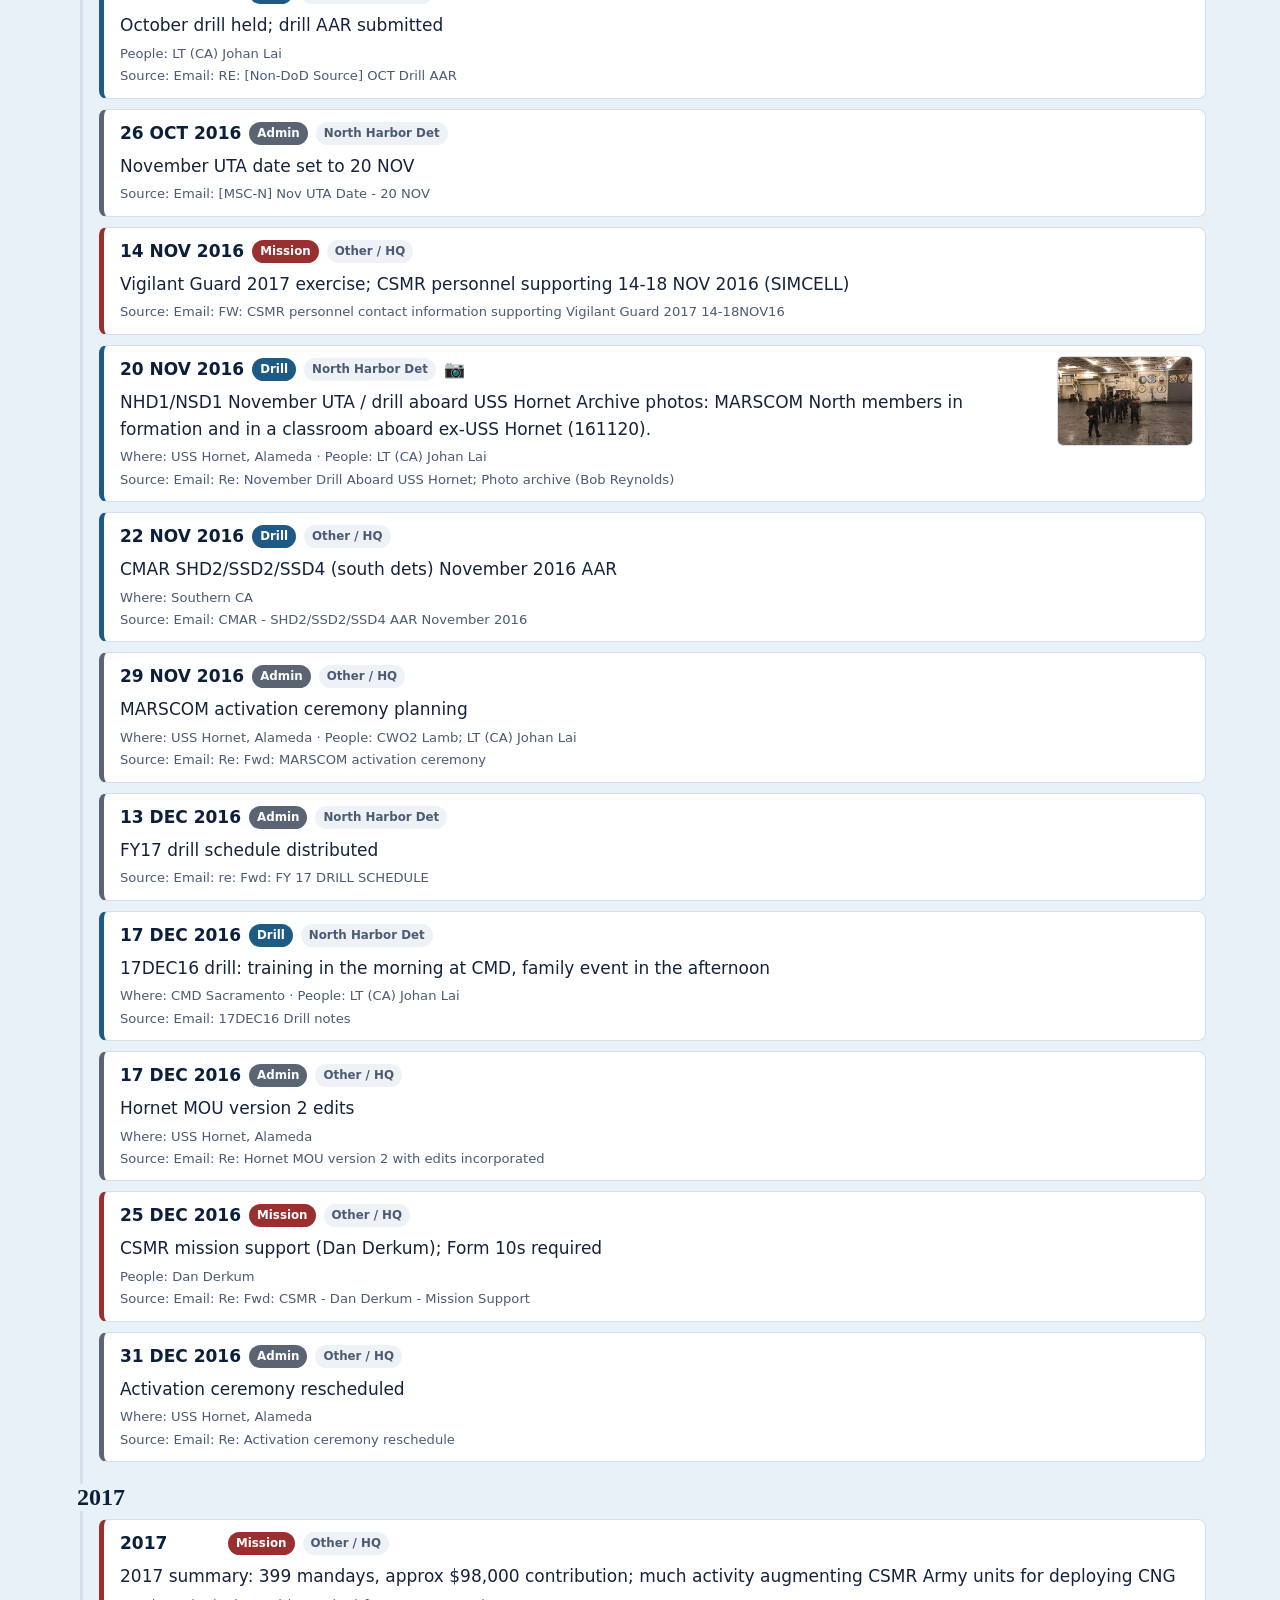
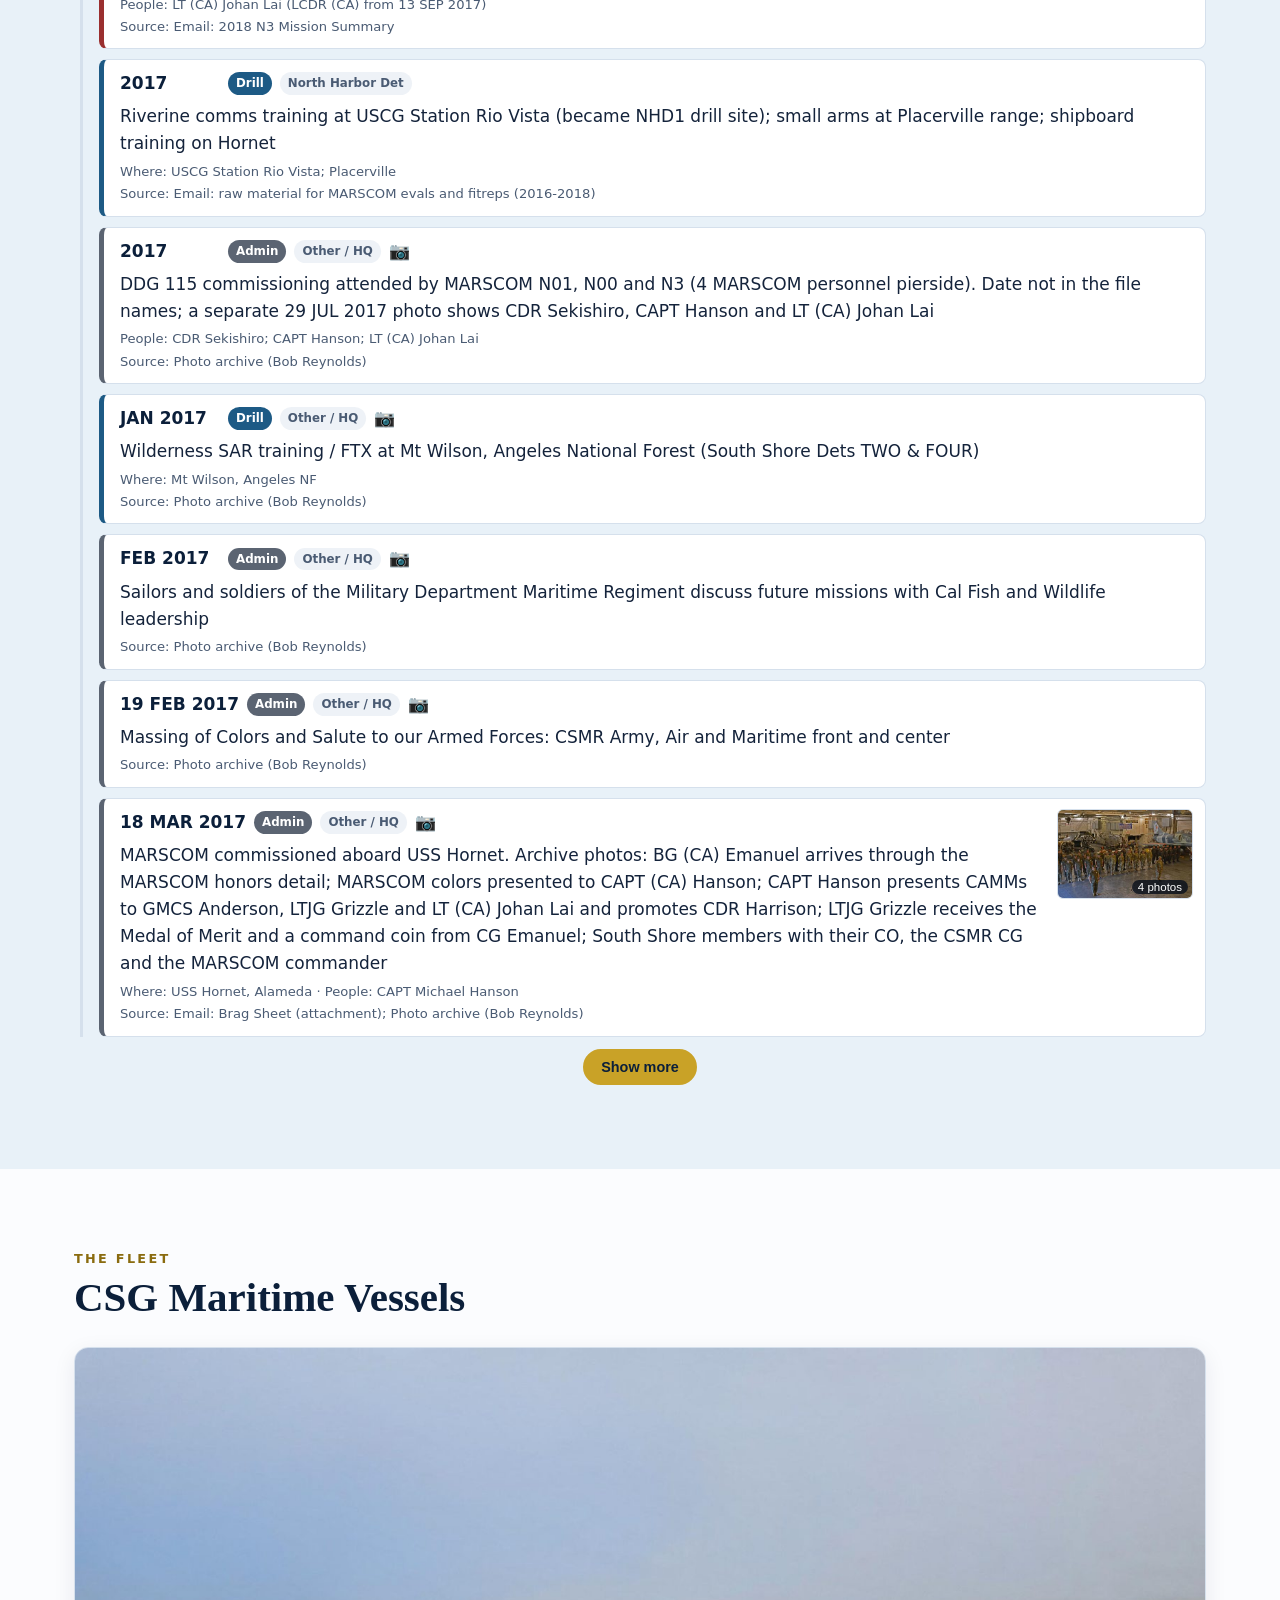
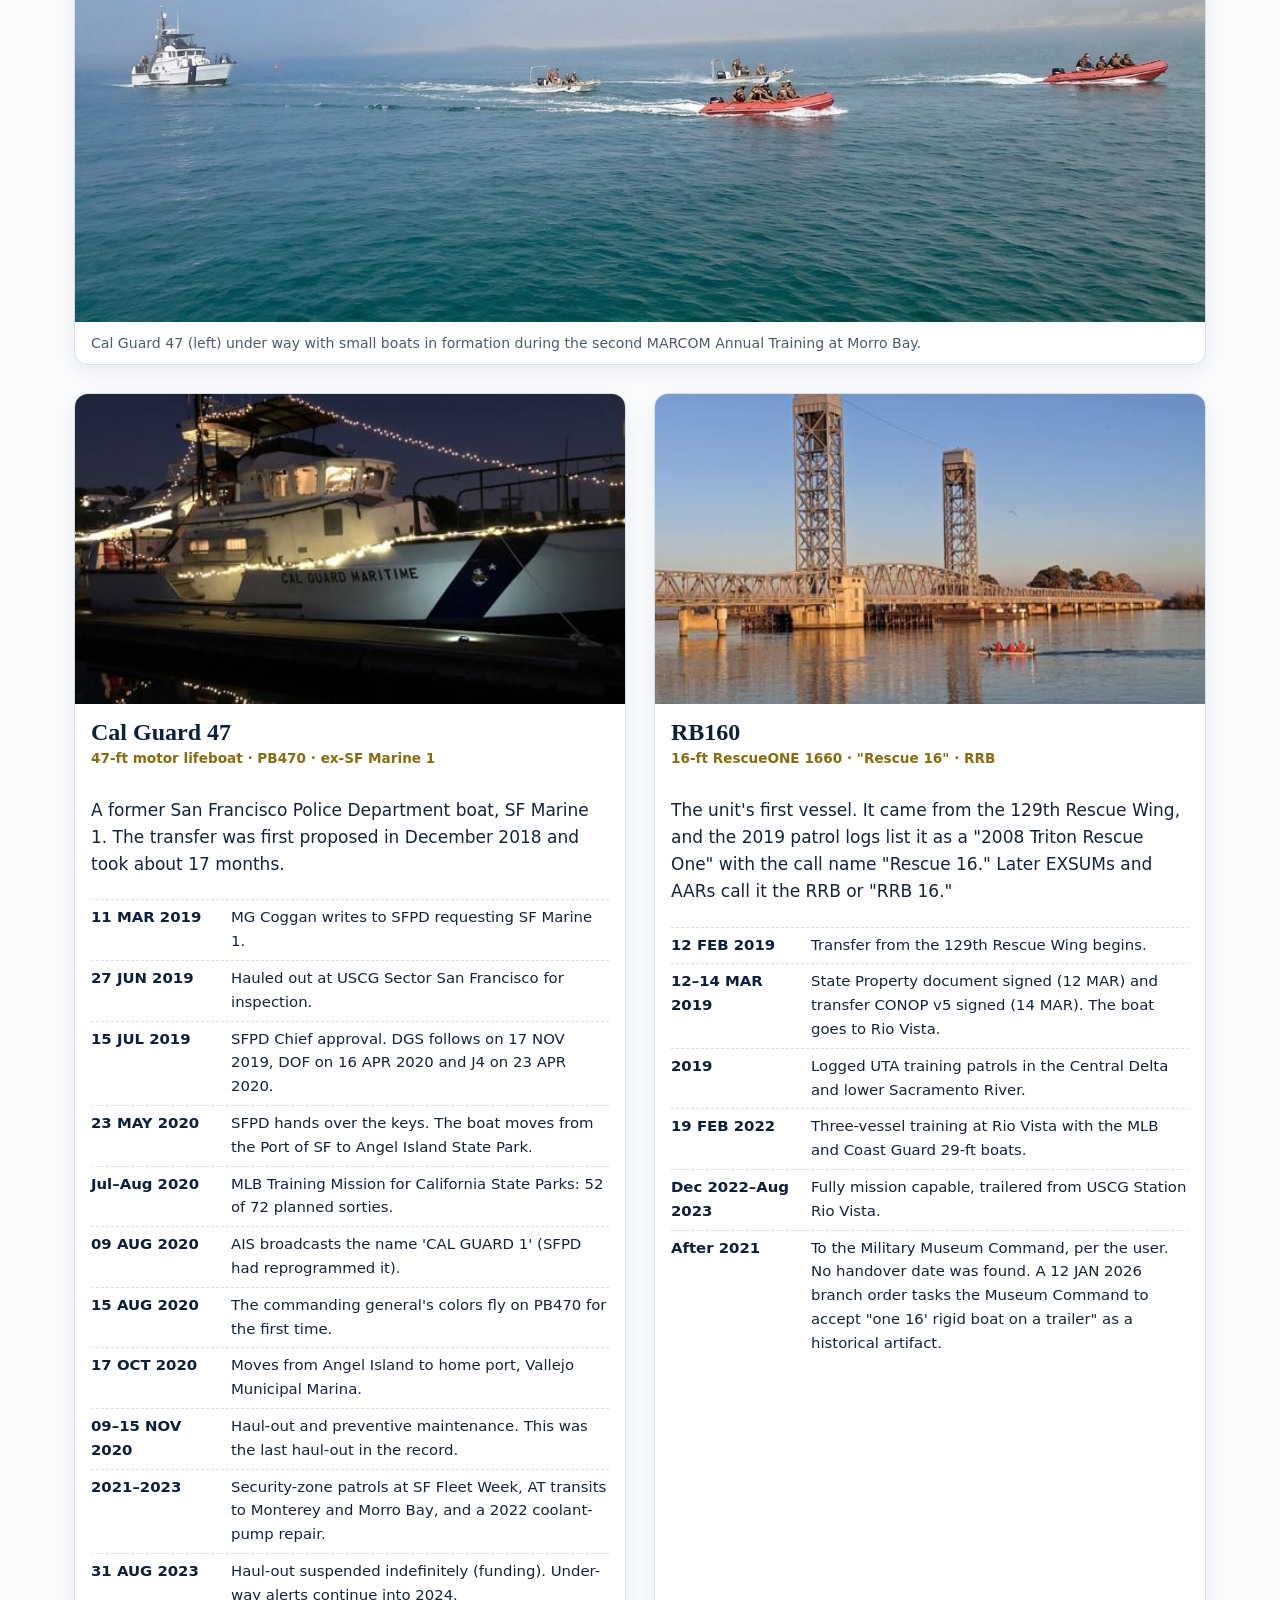
==== commit a3c222e1: "Add CalGuard Maritime name to title, description and overview Co-authored-by: lobodawg <lobodawg@use" ====
--- a/index.html
+++ b/index.html
@@ -3,17 +3,17 @@
 <head>
 <meta charset="utf-8">
 <meta name="viewport" content="width=device-width, initial-scale=1">
-<title>California State Guard Maritime (CSG Maritime) History, 2016-2024</title>
-<meta name="description" content="History of California State Guard maritime units (CSG Maritime): MARSCOM, MCC ONE, North Harbor Detachment, the 47-ft motor lifeboat Cal Guard 47 and RB160, and the naval militia heritage back to 1891.">
-<meta name="keywords" content="California State Guard Maritime, CSG Maritime, California State Guard, CSG, CSMR Maritime, California State Military Reserve, MARSCOM, Maritime Security Command, Maritime Coastal Command ONE, MCC ONE, North Harbor Detachment, North Shore Detachment, Cal Guard 47, RB160, California Naval Militia, California Naval Battalion, California Military Department, maritime history, San Francisco Bay, Sacramento River">
+<title>California State Guard Maritime (CSG Maritime, CalGuard Maritime) History, 2016-2024</title>
+<meta name="description" content="History of California State Guard maritime units (CSG Maritime, also called CalGuard Maritime): MARSCOM, MCC ONE, North Harbor Detachment, the 47-ft motor lifeboat Cal Guard 47 and RB160, and the naval militia heritage back to 1891.">
+<meta name="keywords" content="California State Guard Maritime, CSG Maritime, CalGuard Maritime, Cal Guard Maritime, California State Guard, CSG, CSMR Maritime, California State Military Reserve, MARSCOM, Maritime Security Command, Maritime Coastal Command ONE, MCC ONE, North Harbor Detachment, North Shore Detachment, Cal Guard 47, RB160, California Naval Militia, California Naval Battalion, California Military Department, maritime history, San Francisco Bay, Sacramento River">
 <meta name="robots" content="index, follow, max-image-preview:large">
 <meta name="author" content="CSG Maritime history project">
 <meta name="theme-color" content="#0b1f3a">
 <link rel="canonical" href="https://lobodawg.github.io/csg-maritime-history/">
 <meta property="og:type" content="website">
 <meta property="og:site_name" content="CSG Maritime">
-<meta property="og:title" content="California State Guard Maritime (CSG Maritime) History">
-<meta property="og:description" content="History of California State Guard maritime units (CSG Maritime): MARSCOM, MCC ONE, North Harbor Detachment, the 47-ft motor lifeboat Cal Guard 47 and RB160, and the naval militia heritage back to 1891.">
+<meta property="og:title" content="California State Guard Maritime (CSG Maritime, CalGuard Maritime) History">
+<meta property="og:description" content="History of California State Guard maritime units (CSG Maritime, also called CalGuard Maritime): MARSCOM, MCC ONE, North Harbor Detachment, the 47-ft motor lifeboat Cal Guard 47 and RB160, and the naval militia heritage back to 1891.">
 <meta property="og:url" content="https://lobodawg.github.io/csg-maritime-history/">
 <meta property="og:image" content="https://lobodawg.github.io/csg-maritime-history/assets/img/og-card.jpg">
 <meta property="og:image:width" content="1200">
@@ -21,10 +21,10 @@
 <meta property="og:image:alt" content="Cal Guard 47 under way at speed on the Sacramento River">
 <meta property="og:locale" content="en_US">
 <meta name="twitter:card" content="summary_large_image">
-<meta name="twitter:title" content="California State Guard Maritime (CSG Maritime) History">
-<meta name="twitter:description" content="History of California State Guard maritime units (CSG Maritime): MARSCOM, MCC ONE, North Harbor Detachment, the 47-ft motor lifeboat Cal Guard 47 and RB160, and the naval militia heritage back to 1891.">
+<meta name="twitter:title" content="California State Guard Maritime (CSG Maritime, CalGuard Maritime) History">
+<meta name="twitter:description" content="History of California State Guard maritime units (CSG Maritime, also called CalGuard Maritime): MARSCOM, MCC ONE, North Harbor Detachment, the 47-ft motor lifeboat Cal Guard 47 and RB160, and the naval militia heritage back to 1891.">
 <meta name="twitter:image" content="https://lobodawg.github.io/csg-maritime-history/assets/img/og-card.jpg">
-<script type="application/ld+json">{"@context": "https://schema.org", "@graph": [{"@type": "WebSite", "@id": "https://lobodawg.github.io/csg-maritime-history/#website", "url": "https://lobodawg.github.io/csg-maritime-history/", "name": "California State Guard Maritime", "alternateName": ["CSG Maritime", "California State Guard Maritime History", "CSMR Maritime"], "inLanguage": "en-US"}, {"@type": "WebPage", "@id": "https://lobodawg.github.io/csg-maritime-history/#webpage", "url": "https://lobodawg.github.io/csg-maritime-history/", "name": "California State Guard Maritime (CSG Maritime) History, 2016-2024", "description": "History of California State Guard maritime units (CSG Maritime): MARSCOM, MCC ONE, North Harbor Detachment, the 47-ft motor lifeboat Cal Guard 47 and RB160, and the naval militia heritage back to 1891.", "isPartOf": {"@id": "https://lobodawg.github.io/csg-maritime-history/#website"}, "primaryImageOfPage": "https://lobodawg.github.io/csg-maritime-history/assets/img/og-card.jpg", "about": [{"@type": "Thing", "name": "California State Guard"}, {"@type": "Thing", "name": "CSG Maritime"}, {"@type": "Thing", "name": "California Naval Militia"}], "keywords": "California State Guard Maritime, CSG Maritime, California State Guard, CSG, CSMR Maritime, California State Military Reserve, MARSCOM, Maritime Security Command, Maritime Coastal Command ONE, MCC ONE, North Harbor Detachment, North Shore Detachment, Cal Guard 47, RB160, California Naval Militia, California Naval Battalion, California Military Department, maritime history, San Francisco Bay, Sacramento River"}, {"@type": "VideoObject", "name": "Maritime Operations - CA State Guard", "description": "Official California State Guard video introducing its Maritime Command and inviting new members to join.", "thumbnailUrl": "https://i.ytimg.com/vi/DG62JGD5u5o/hqdefault.jpg", "uploadDate": "2021-12-03T18:07:07-08:00", "url": "https://www.youtube.com/watch?v=DG62JGD5u5o", "embedUrl": "https://www.youtube.com/embed/DG62JGD5u5o", "author": {"@type": "Organization", "name": "California State Guard"}, "isPartOf": {"@id": "https://lobodawg.github.io/csg-maritime-history/#webpage"}}, {"@type": "VideoObject", "name": "ND3 Macabales - Maritime Coastal Command 1", "description": "Official CSG member profile from Maritime Coastal Command ONE (MCC ONE).", "thumbnailUrl": "https://i.ytimg.com/vi/FKv2-YR2jM8/hqdefault.jpg", "uploadDate": "2021-02-12T17:47:44-08:00", "url": "https://www.youtube.com/watch?v=FKv2-YR2jM8", "embedUrl": "https://www.youtube.com/embed/FKv2-YR2jM8", "author": {"@type": "Organization", "name": "California State Guard"}, "isPartOf": {"@id": "https://lobodawg.github.io/csg-maritime-history/#webpage"}}, {"@type": "VideoObject", "name": "MCC ONE First Haul-Out 09-13 Nov 2020 CSG Maritime", "description": "MCC ONE crew moves Cal Guard 47 from Vallejo to Napa Valley Marina for its first haul-out since the transfer from SFPD, 09-13 NOV 2020.", "thumbnailUrl": "https://i.ytimg.com/vi/AthRLgIGkvk/hqdefault.jpg", "uploadDate": "2025-02-02T20:16:13-08:00", "url": "https://www.youtube.com/watch?v=AthRLgIGkvk", "embedUrl": "https://www.youtube.com/embed/AthRLgIGkvk", "author": {"@type": "Person", "name": "Johan Lai"}, "isPartOf": {"@id": "https://lobodawg.github.io/csg-maritime-history/#webpage"}}, {"@type": "VideoObject", "name": "MCC ONE maintenance drill weekend 17 July 2021 CSG Maritime", "description": "Routine maintenance by the MCC ONE crew on the July 2021 UTA weekend.", "thumbnailUrl": "https://i.ytimg.com/vi/GFBhkO01gsM/hqdefault.jpg", "uploadDate": "2025-02-02T19:37:24-08:00", "url": "https://www.youtube.com/watch?v=GFBhkO01gsM", "embedUrl": "https://www.youtube.com/embed/GFBhkO01gsM", "author": {"@type": "Person", "name": "Johan Lai"}, "isPartOf": {"@id": "https://lobodawg.github.io/csg-maritime-history/#webpage"}}, {"@type": "VideoObject", "name": "MCC ONE morale video CSG Maritime", "description": "Short MCC ONE morale video, produced in 2022.", "thumbnailUrl": "https://i.ytimg.com/vi/i1Jg6Dx_qYg/hqdefault.jpg", "uploadDate": "2024-09-25T22:51:38-07:00", "url": "https://www.youtube.com/watch?v=i1Jg6Dx_qYg", "embedUrl": "https://www.youtube.com/embed/i1Jg6Dx_qYg", "author": {"@type": "Person", "name": "Johan Lai"}, "isPartOf": {"@id": "https://lobodawg.github.io/csg-maritime-history/#webpage"}}, {"@type": "VideoObject", "name": "MCC ONE 2023 Year End CSG Maritime", "description": "MCC ONE's 2023 year-end video, produced by AG3 Stephan Meholick.", "thumbnailUrl": "https://i.ytimg.com/vi/hon7RZGt3a8/hqdefault.jpg", "uploadDate": "2024-09-25T22:50:39-07:00", "url": "https://www.youtube.com/watch?v=hon7RZGt3a8", "embedUrl": "https://www.youtube.com/embed/hon7RZGt3a8", "author": {"@type": "Person", "name": "Johan Lai"}, "isPartOf": {"@id": "https://lobodawg.github.io/csg-maritime-history/#webpage"}}, {"@type": "VideoObject", "name": "2020 CSG Response - Year in Review", "description": "Official CSG review of its 2020 missions: food bank support, wildland fire, COVID-19 medical support and NCO training.", "thumbnailUrl": "https://i.ytimg.com/vi/fk0I-6IAEd8/hqdefault.jpg", "uploadDate": "2021-01-15T12:14:38-08:00", "url": "https://www.youtube.com/watch?v=fk0I-6IAEd8", "embedUrl": "https://www.youtube.com/embed/fk0I-6IAEd8", "author": {"@type": "Organization", "name": "California State Guard"}, "isPartOf": {"@id": "https://lobodawg.github.io/csg-maritime-history/#webpage"}}, {"@type": "VideoObject", "name": "CALIFORNIA STATE GUARD HISTORY", "description": "A history of the California State Guard from the CSG Joint Training Command.", "thumbnailUrl": "https://i.ytimg.com/vi/uOSR5-r9P0s/hqdefault.jpg", "uploadDate": "2021-01-30T13:43:47-08:00", "url": "https://www.youtube.com/watch?v=uOSR5-r9P0s", "embedUrl": "https://www.youtube.com/embed/uOSR5-r9P0s", "author": {"@type": "Organization", "name": "CALIFORNIA STATE GUARD JOINT TRAINING COMMAND"}, "isPartOf": {"@id": "https://lobodawg.github.io/csg-maritime-history/#webpage"}}, {"@type": "VideoObject", "name": "California State Guard During World War II", "description": "The 1941-1946 State Guard that replaced the mobilized National Guard: the era of the California State Naval Guard and its ships' companies.", "thumbnailUrl": "https://i.ytimg.com/vi/yKiSLC6t3SM/hqdefault.jpg", "uploadDate": "2024-12-07T18:20:19-08:00", "url": "https://www.youtube.com/watch?v=yKiSLC6t3SM", "embedUrl": "https://www.youtube.com/embed/yKiSLC6t3SM", "author": {"@type": "Organization", "name": "California State Military History & Museum Program"}, "isPartOf": {"@id": "https://lobodawg.github.io/csg-maritime-history/#webpage"}}, {"@type": "VideoObject", "name": "MARE ISLAND NAVAL SHIPYARD CENTENNIAL FILM 1954 VALLEJO CALIFORNIA U.S. NAVY 91294", "description": "1954 U.S. Navy film for the Mare Island Naval Shipyard centennial. The shipyard sits beside Vallejo, Cal Guard 47's home port from October 2020.", "thumbnailUrl": "https://i.ytimg.com/vi/2ihfKadKJuo/hqdefault.jpg", "uploadDate": "2021-06-07T09:29:53-07:00", "url": "https://www.youtube.com/watch?v=2ihfKadKJuo", "embedUrl": "https://www.youtube.com/embed/2ihfKadKJuo", "author": {"@type": "Organization", "name": "PeriscopeFilm"}, "isPartOf": {"@id": "https://lobodawg.github.io/csg-maritime-history/#webpage"}}, {"@type": "VideoObject", "name": "Angel Island Military History 2024", "description": "The Guardhouse Museum at Fort McDowell on Angel Island, where Cal Guard 47 was staged in 2020 for the MLB training mission.", "thumbnailUrl": "https://i.ytimg.com/vi/Gd7Wb2m4Vl4/hqdefault.jpg", "uploadDate": "2024-04-25T17:49:01-07:00", "url": "https://www.youtube.com/watch?v=Gd7Wb2m4Vl4", "embedUrl": "https://www.youtube.com/embed/Gd7Wb2m4Vl4", "author": {"@type": "Organization", "name": "California State Military History & Museum Program"}, "isPartOf": {"@id": "https://lobodawg.github.io/csg-maritime-history/#webpage"}}, {"@type": "VideoObject", "name": "March 2024 Update, California State Military Museum, Rancho Cordova", "description": "A tour update from the California State Military Museum in Rancho Cordova, source of this site's Heritage section.", "thumbnailUrl": "https://i.ytimg.com/vi/63hYRQQ6Jyo/hqdefault.jpg", "uploadDate": "2024-04-25T18:12:38-07:00", "url": "https://www.youtube.com/watch?v=63hYRQQ6Jyo", "embedUrl": "https://www.youtube.com/embed/63hYRQQ6Jyo", "author": {"@type": "Organization", "name": "California State Military History & Museum Program"}, "isPartOf": {"@id": "https://lobodawg.github.io/csg-maritime-history/#webpage"}}]}</script>
+<script type="application/ld+json">{"@context": "https://schema.org", "@graph": [{"@type": "WebSite", "@id": "https://lobodawg.github.io/csg-maritime-history/#website", "url": "https://lobodawg.github.io/csg-maritime-history/", "name": "California State Guard Maritime", "alternateName": ["CSG Maritime", "CalGuard Maritime", "Cal Guard Maritime", "California State Guard Maritime History", "CSMR Maritime"], "inLanguage": "en-US"}, {"@type": "WebPage", "@id": "https://lobodawg.github.io/csg-maritime-history/#webpage", "url": "https://lobodawg.github.io/csg-maritime-history/", "name": "California State Guard Maritime (CSG Maritime) History, 2016-2024", "description": "History of California State Guard maritime units (CSG Maritime, also called CalGuard Maritime): MARSCOM, MCC ONE, North Harbor Detachment, the 47-ft motor lifeboat Cal Guard 47 and RB160, and the naval militia heritage back to 1891.", "isPartOf": {"@id": "https://lobodawg.github.io/csg-maritime-history/#website"}, "primaryImageOfPage": "https://lobodawg.github.io/csg-maritime-history/assets/img/og-card.jpg", "about": [{"@type": "Thing", "name": "California State Guard"}, {"@type": "Thing", "name": "CSG Maritime"}, {"@type": "Thing", "name": "California Naval Militia"}], "keywords": "California State Guard Maritime, CSG Maritime, California State Guard, CSG, CSMR Maritime, California State Military Reserve, MARSCOM, Maritime Security Command, Maritime Coastal Command ONE, MCC ONE, North Harbor Detachment, North Shore Detachment, Cal Guard 47, RB160, California Naval Militia, California Naval Battalion, California Military Department, maritime history, San Francisco Bay, Sacramento River"}, {"@type": "VideoObject", "name": "Maritime Operations - CA State Guard", "description": "Official California State Guard video introducing its Maritime Command and inviting new members to join.", "thumbnailUrl": "https://i.ytimg.com/vi/DG62JGD5u5o/hqdefault.jpg", "uploadDate": "2021-12-03T18:07:07-08:00", "url": "https://www.youtube.com/watch?v=DG62JGD5u5o", "embedUrl": "https://www.youtube.com/embed/DG62JGD5u5o", "author": {"@type": "Organization", "name": "California State Guard"}, "isPartOf": {"@id": "https://lobodawg.github.io/csg-maritime-history/#webpage"}}, {"@type": "VideoObject", "name": "ND3 Macabales - Maritime Coastal Command 1", "description": "Official CSG member profile from Maritime Coastal Command ONE (MCC ONE).", "thumbnailUrl": "https://i.ytimg.com/vi/FKv2-YR2jM8/hqdefault.jpg", "uploadDate": "2021-02-12T17:47:44-08:00", "url": "https://www.youtube.com/watch?v=FKv2-YR2jM8", "embedUrl": "https://www.youtube.com/embed/FKv2-YR2jM8", "author": {"@type": "Organization", "name": "California State Guard"}, "isPartOf": {"@id": "https://lobodawg.github.io/csg-maritime-history/#webpage"}}, {"@type": "VideoObject", "name": "MCC ONE First Haul-Out 09-13 Nov 2020 CSG Maritime", "description": "MCC ONE crew moves Cal Guard 47 from Vallejo to Napa Valley Marina for its first haul-out since the transfer from SFPD, 09-13 NOV 2020.", "thumbnailUrl": "https://i.ytimg.com/vi/AthRLgIGkvk/hqdefault.jpg", "uploadDate": "2025-02-02T20:16:13-08:00", "url": "https://www.youtube.com/watch?v=AthRLgIGkvk", "embedUrl": "https://www.youtube.com/embed/AthRLgIGkvk", "author": {"@type": "Person", "name": "Johan Lai"}, "isPartOf": {"@id": "https://lobodawg.github.io/csg-maritime-history/#webpage"}}, {"@type": "VideoObject", "name": "MCC ONE maintenance drill weekend 17 July 2021 CSG Maritime", "description": "Routine maintenance by the MCC ONE crew on the July 2021 UTA weekend.", "thumbnailUrl": "https://i.ytimg.com/vi/GFBhkO01gsM/hqdefault.jpg", "uploadDate": "2025-02-02T19:37:24-08:00", "url": "https://www.youtube.com/watch?v=GFBhkO01gsM", "embedUrl": "https://www.youtube.com/embed/GFBhkO01gsM", "author": {"@type": "Person", "name": "Johan Lai"}, "isPartOf": {"@id": "https://lobodawg.github.io/csg-maritime-history/#webpage"}}, {"@type": "VideoObject", "name": "MCC ONE morale video CSG Maritime", "description": "Short MCC ONE morale video, produced in 2022.", "thumbnailUrl": "https://i.ytimg.com/vi/i1Jg6Dx_qYg/hqdefault.jpg", "uploadDate": "2024-09-25T22:51:38-07:00", "url": "https://www.youtube.com/watch?v=i1Jg6Dx_qYg", "embedUrl": "https://www.youtube.com/embed/i1Jg6Dx_qYg", "author": {"@type": "Person", "name": "Johan Lai"}, "isPartOf": {"@id": "https://lobodawg.github.io/csg-maritime-history/#webpage"}}, {"@type": "VideoObject", "name": "MCC ONE 2023 Year End CSG Maritime", "description": "MCC ONE's 2023 year-end video, produced by AG3 Stephan Meholick.", "thumbnailUrl": "https://i.ytimg.com/vi/hon7RZGt3a8/hqdefault.jpg", "uploadDate": "2024-09-25T22:50:39-07:00", "url": "https://www.youtube.com/watch?v=hon7RZGt3a8", "embedUrl": "https://www.youtube.com/embed/hon7RZGt3a8", "author": {"@type": "Person", "name": "Johan Lai"}, "isPartOf": {"@id": "https://lobodawg.github.io/csg-maritime-history/#webpage"}}, {"@type": "VideoObject", "name": "2020 CSG Response - Year in Review", "description": "Official CSG review of its 2020 missions: food bank support, wildland fire, COVID-19 medical support and NCO training.", "thumbnailUrl": "https://i.ytimg.com/vi/fk0I-6IAEd8/hqdefault.jpg", "uploadDate": "2021-01-15T12:14:38-08:00", "url": "https://www.youtube.com/watch?v=fk0I-6IAEd8", "embedUrl": "https://www.youtube.com/embed/fk0I-6IAEd8", "author": {"@type": "Organization", "name": "California State Guard"}, "isPartOf": {"@id": "https://lobodawg.github.io/csg-maritime-history/#webpage"}}, {"@type": "VideoObject", "name": "CALIFORNIA STATE GUARD HISTORY", "description": "A history of the California State Guard from the CSG Joint Training Command.", "thumbnailUrl": "https://i.ytimg.com/vi/uOSR5-r9P0s/hqdefault.jpg", "uploadDate": "2021-01-30T13:43:47-08:00", "url": "https://www.youtube.com/watch?v=uOSR5-r9P0s", "embedUrl": "https://www.youtube.com/embed/uOSR5-r9P0s", "author": {"@type": "Organization", "name": "CALIFORNIA STATE GUARD JOINT TRAINING COMMAND"}, "isPartOf": {"@id": "https://lobodawg.github.io/csg-maritime-history/#webpage"}}, {"@type": "VideoObject", "name": "California State Guard During World War II", "description": "The 1941-1946 State Guard that replaced the mobilized National Guard: the era of the California State Naval Guard and its ships' companies.", "thumbnailUrl": "https://i.ytimg.com/vi/yKiSLC6t3SM/hqdefault.jpg", "uploadDate": "2024-12-07T18:20:19-08:00", "url": "https://www.youtube.com/watch?v=yKiSLC6t3SM", "embedUrl": "https://www.youtube.com/embed/yKiSLC6t3SM", "author": {"@type": "Organization", "name": "California State Military History & Museum Program"}, "isPartOf": {"@id": "https://lobodawg.github.io/csg-maritime-history/#webpage"}}, {"@type": "VideoObject", "name": "MARE ISLAND NAVAL SHIPYARD CENTENNIAL FILM 1954 VALLEJO CALIFORNIA U.S. NAVY 91294", "description": "1954 U.S. Navy film for the Mare Island Naval Shipyard centennial. The shipyard sits beside Vallejo, Cal Guard 47's home port from October 2020.", "thumbnailUrl": "https://i.ytimg.com/vi/2ihfKadKJuo/hqdefault.jpg", "uploadDate": "2021-06-07T09:29:53-07:00", "url": "https://www.youtube.com/watch?v=2ihfKadKJuo", "embedUrl": "https://www.youtube.com/embed/2ihfKadKJuo", "author": {"@type": "Organization", "name": "PeriscopeFilm"}, "isPartOf": {"@id": "https://lobodawg.github.io/csg-maritime-history/#webpage"}}, {"@type": "VideoObject", "name": "Angel Island Military History 2024", "description": "The Guardhouse Museum at Fort McDowell on Angel Island, where Cal Guard 47 was staged in 2020 for the MLB training mission.", "thumbnailUrl": "https://i.ytimg.com/vi/Gd7Wb2m4Vl4/hqdefault.jpg", "uploadDate": "2024-04-25T17:49:01-07:00", "url": "https://www.youtube.com/watch?v=Gd7Wb2m4Vl4", "embedUrl": "https://www.youtube.com/embed/Gd7Wb2m4Vl4", "author": {"@type": "Organization", "name": "California State Military History & Museum Program"}, "isPartOf": {"@id": "https://lobodawg.github.io/csg-maritime-history/#webpage"}}, {"@type": "VideoObject", "name": "March 2024 Update, California State Military Museum, Rancho Cordova", "description": "A tour update from the California State Military Museum in Rancho Cordova, source of this site's Heritage section.", "thumbnailUrl": "https://i.ytimg.com/vi/63hYRQQ6Jyo/hqdefault.jpg", "uploadDate": "2024-04-25T18:12:38-07:00", "url": "https://www.youtube.com/watch?v=63hYRQQ6Jyo", "embedUrl": "https://www.youtube.com/embed/63hYRQQ6Jyo", "author": {"@type": "Organization", "name": "California State Military History & Museum Program"}, "isPartOf": {"@id": "https://lobodawg.github.io/csg-maritime-history/#webpage"}}]}</script>
 <link rel="stylesheet" href="assets/style.css">
 </head>
 <body>
@@ -53,7 +53,7 @@
   <div class="hero-text">
     <p class="eyebrow">California State Military Reserve &middot; California State Guard</p>
     <h1>History of the California State Guard Maritime<span>2016&ndash;2024</span></h1>
-    <p class="lede">The citizen sailors of MARSCOM, North Harbor Det ONE and Maritime Coastal Command ONE, and the lineage they carried from California's first Naval Battalion of 1891.</p>
+    <p class="lede">The citizen sailors of CSG Maritime (CalGuard Maritime): MARSCOM, North Harbor Det ONE and Maritime Coastal Command ONE, and the lineage they carried from California's first Naval Battalion of 1891.</p>
     <div class="hero-cta"><a class="btn" href="#timeline">Explore the timeline</a><a class="btn ghost" href="#heritage">The beginnings</a></div>
   </div>
   <p class="hero-cap">Cal Guard 47 under way on the Sacramento River.</p>
@@ -212,7 +212,7 @@
         <h3>Johan Lai</h3>
         <ul class="ranks">
           <li><span class="rk">LT (CA)</span> through 12 SEP 2017. CO of North Harbor Det ONE (June 2017 command brief).</li>
-          <li><span class="rk">LCDR (CA)</span> from 13 SEP 2017, as Commanding Officer, MARSCOM HQ.</li>
+          <li><span class="rk">LCDR (CA)</span> from 13 SEP 2017, as Commanding Officer, MCC ONE</li>
           <li><span class="rk">CDR (CA)</span> from 01 OCT 2021.</li>
           <li><span class="rk">Retired</span> from the 195 Support Group, effective 05 AUG 2024. CSG service ran from 23 FEB 2006 to 05 AUG 2024.</li>
         </ul>
@@ -252,6 +252,7 @@
           <li><b>Email records</b>: 2016-2024 PERSTATs, UTA and mission AARs, CONOPs, MCC ONE monthly EXSUMs, MarineTraffic alerts and photo attachments.</li>
           <li><b>MCC ONE records</b>: orders, the ALMAR, the MCC ONE staff planner, patrol logs and unit photo folders.</li>
           <li><b>Photo archive courtesy of Bob Reynolds</b>: the shared Drive folder "14 Maritime Units &ndash; Historical Archive," including its caption sheet. Gallery photos from this archive are marked "Bob Reynolds archive."</li>
+          <li><b>Published coverage</b>: <a href="https://grizzly.shorthandstories.com/maritime-unit-dives-into-tsunami-training/index.html" target="_blank" rel="noopener">&ldquo;Maritime unit dives into tsunami training&rdquo;</a> by 2nd Lt. Jennifer Brofer, photos by Staff Sgt. Zak Lara, California State Guard Public Affairs, <i>The Grizzly</i>, 25 AUG 2021. It covers the 14 AUG 2021 tsunami rescue exercise at Morro Bay and is linked from that timeline entry.</li>
         </ul>
         <h3>Method</h3>
         <p>Every statement about 2016-2024 is taken from the CSG Maritime Timeline (379 entries), which was compiled by a read-only review of these sources. Dates are event dates where the source gives one. Otherwise they are the message date, or a month or year. Times use the 24-hour clock. Ranks follow the promotion orders' dates of rank. For privacy and OPSEC, the embedded data leaves out contact details, order and mission numbers, vessel identifiers, file paths and medical details. Photos from the "Grizzle Data dump Pictures &amp; PAO (release only with approval)" folder are not used. The record is thin for parts of 2017, 2020-2021 and 2023, and after November 2023.</p>
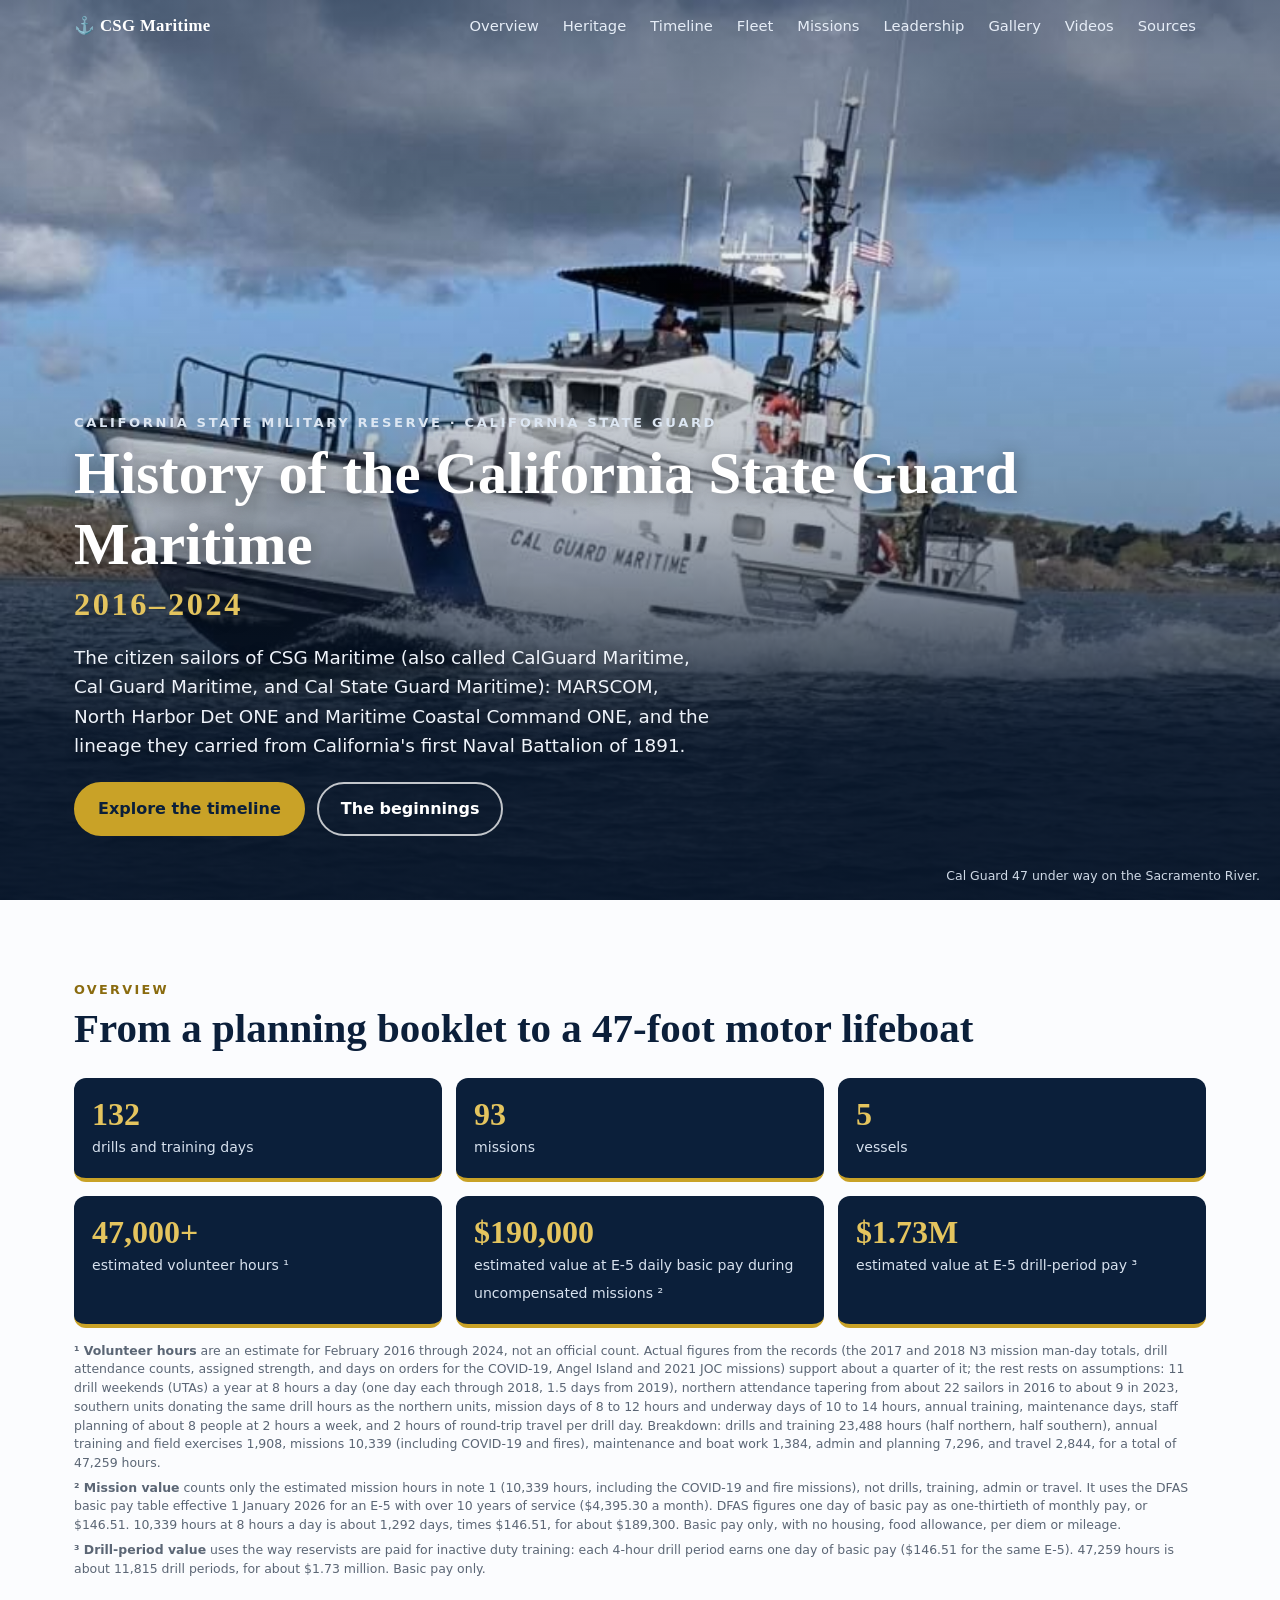
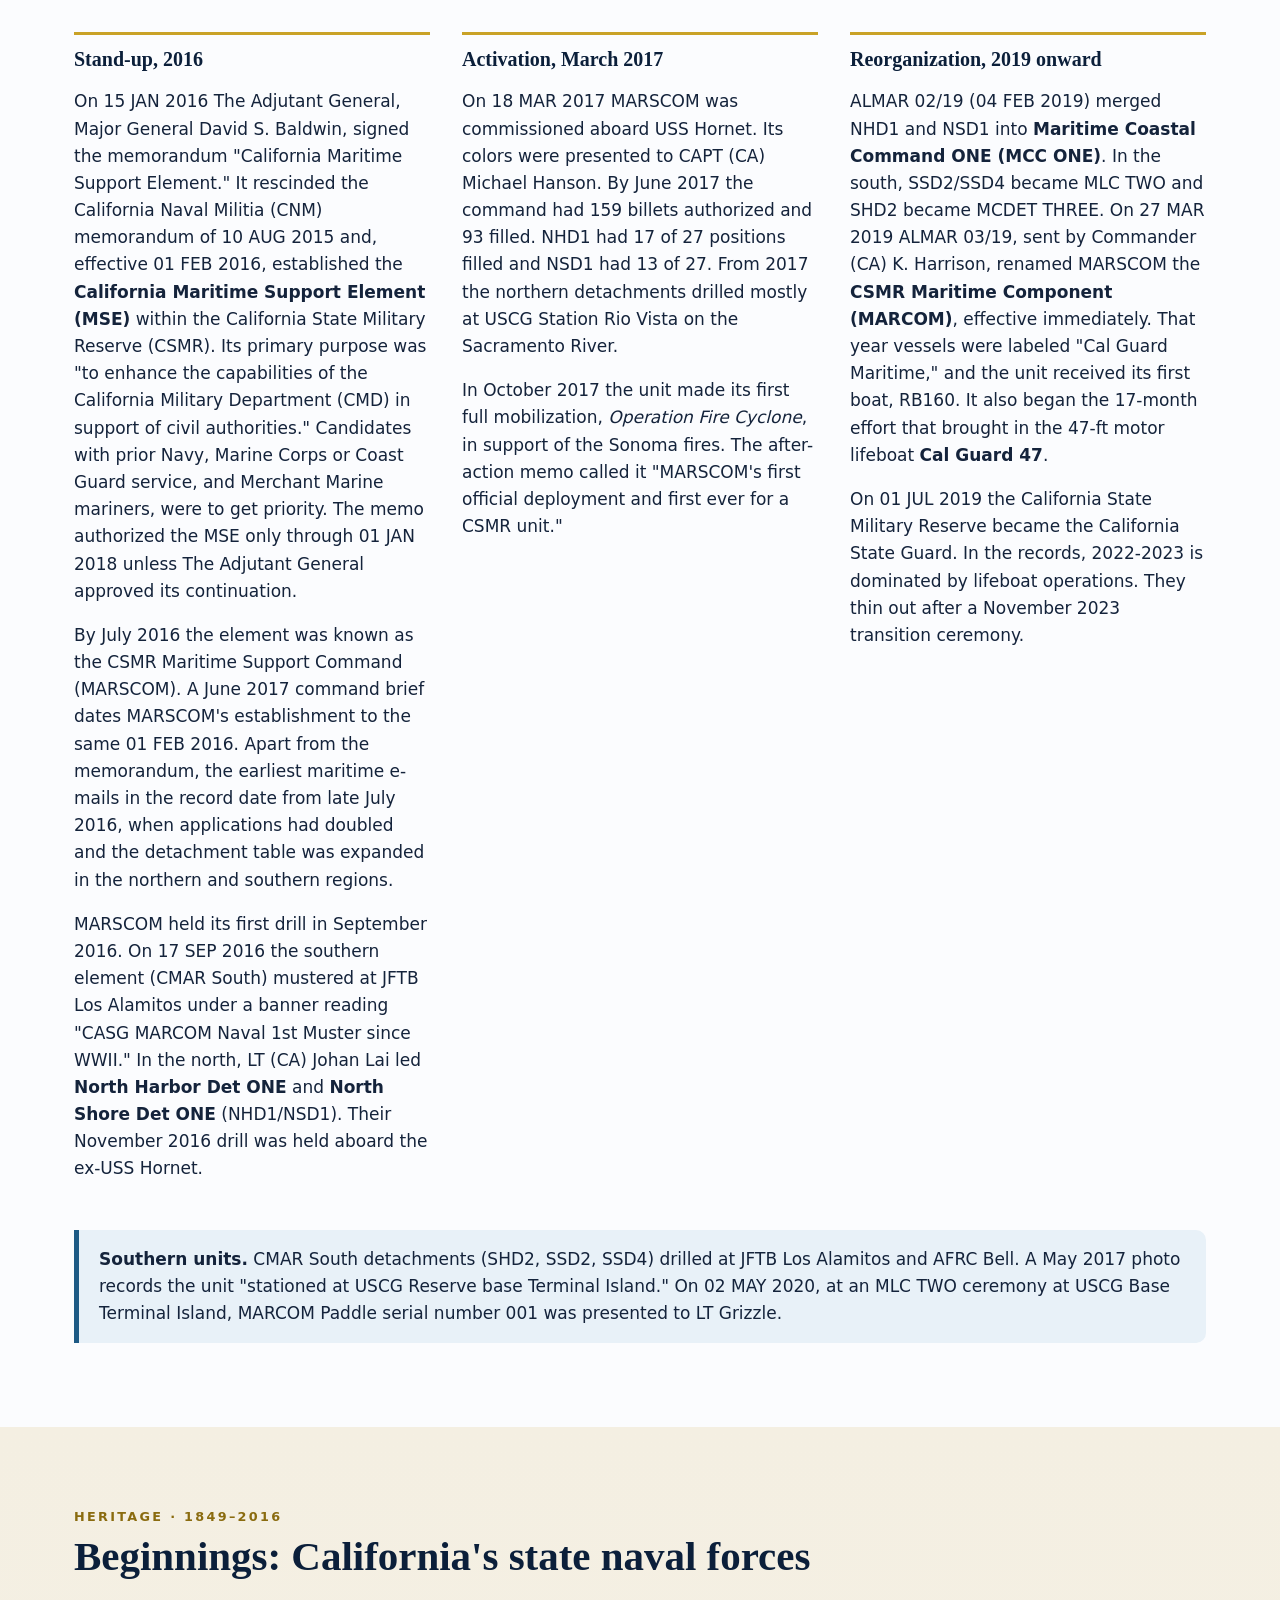
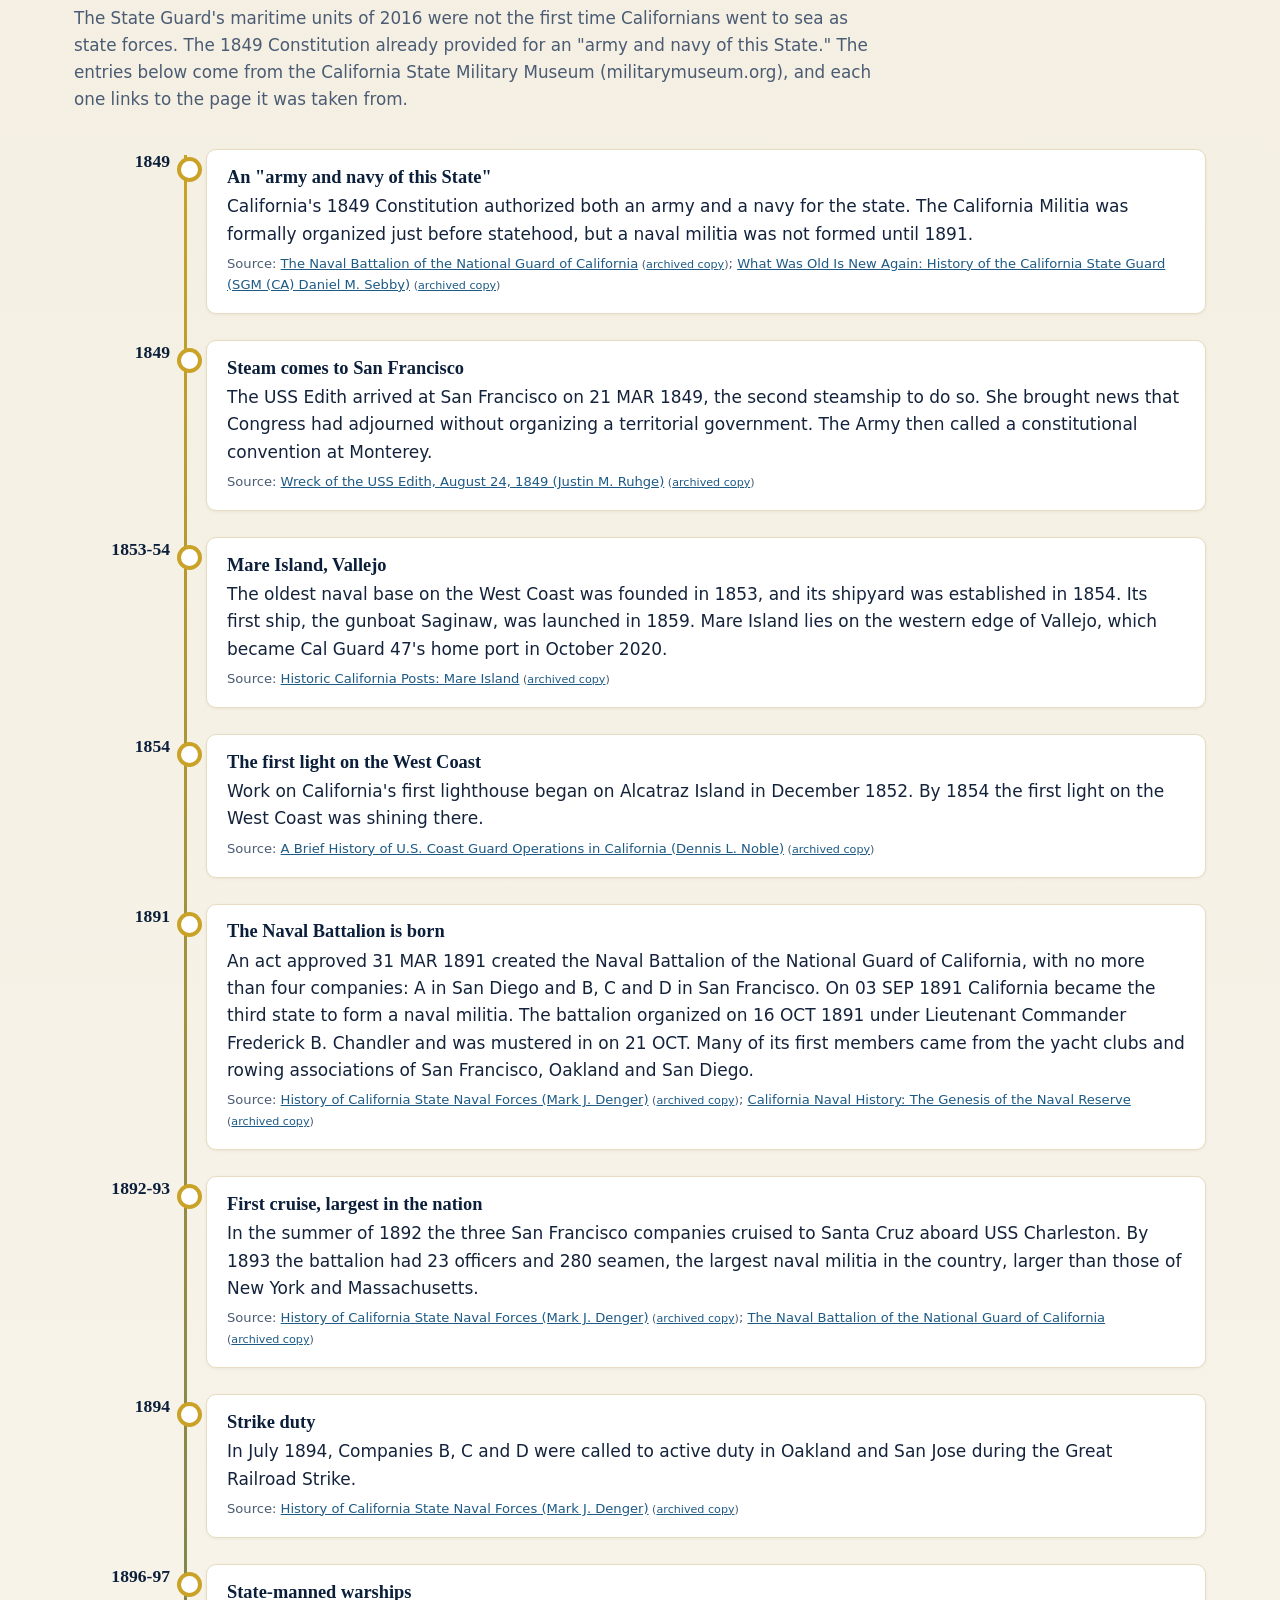
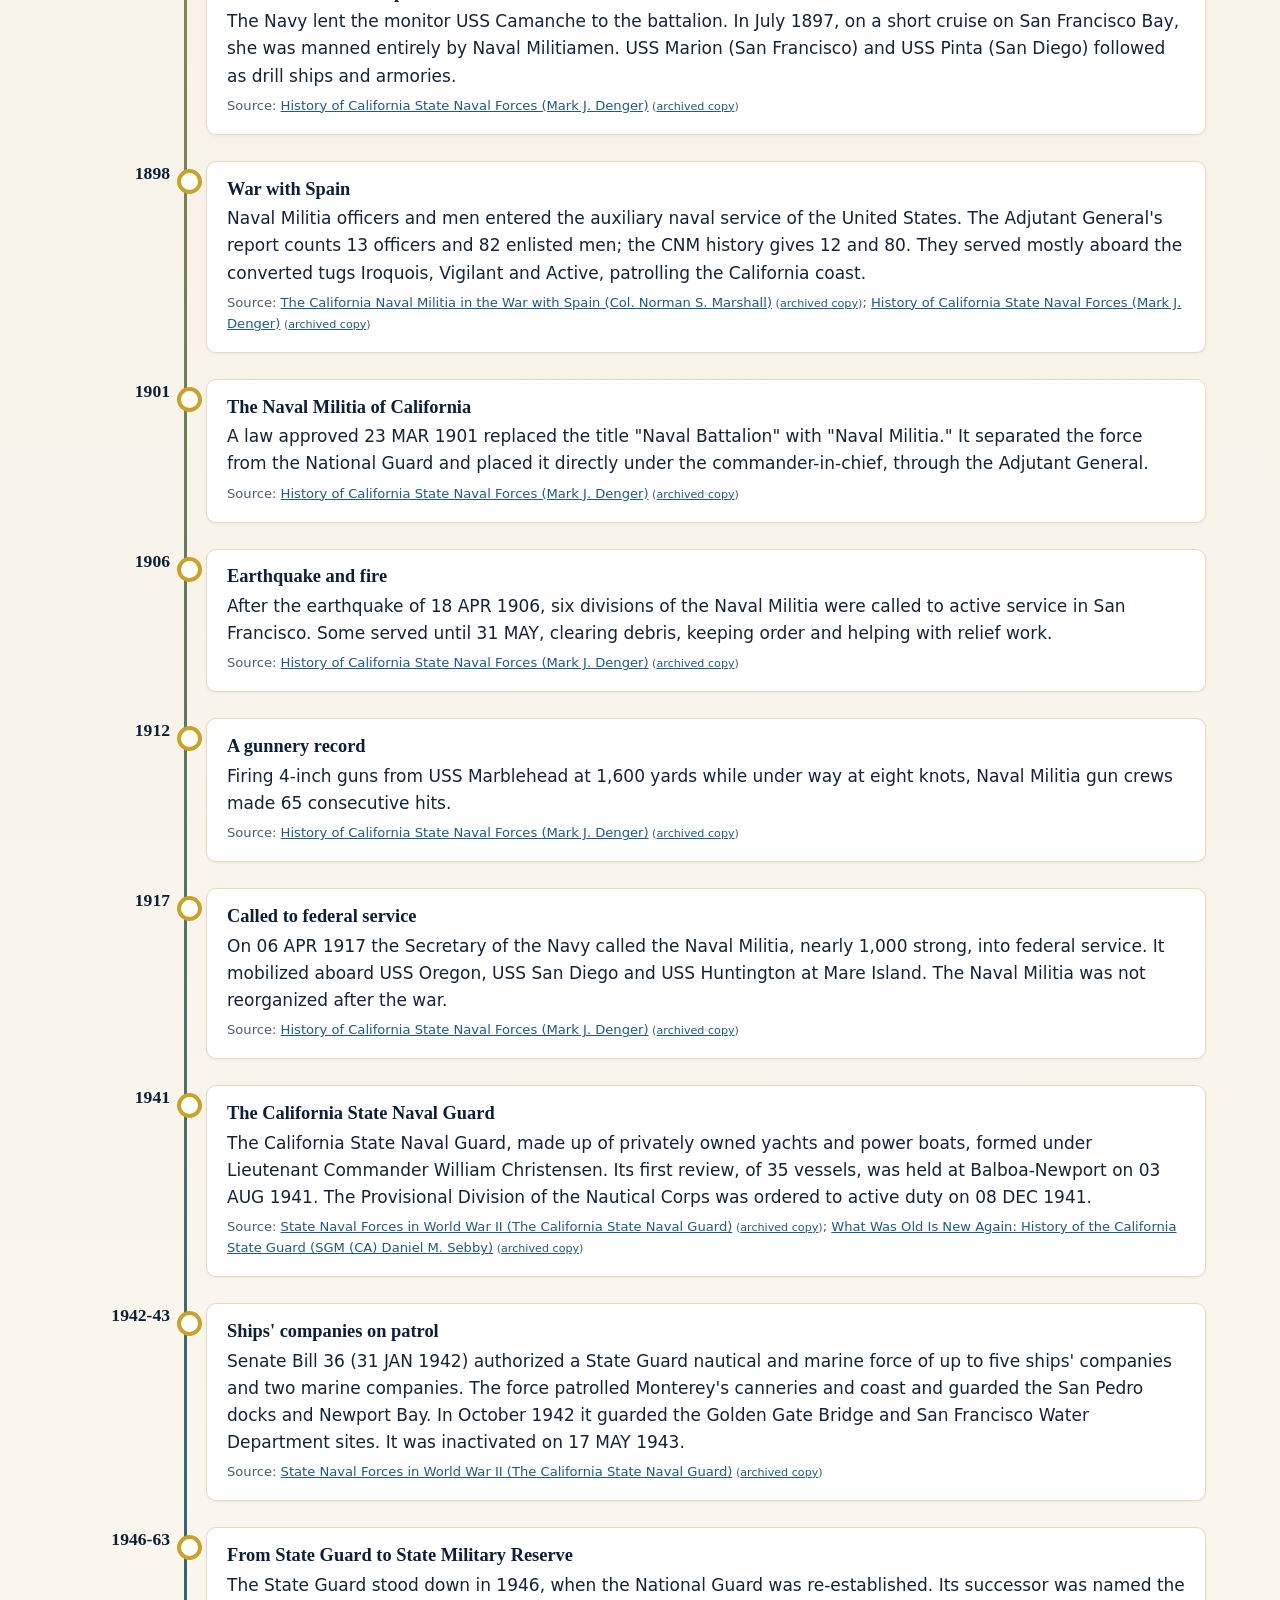
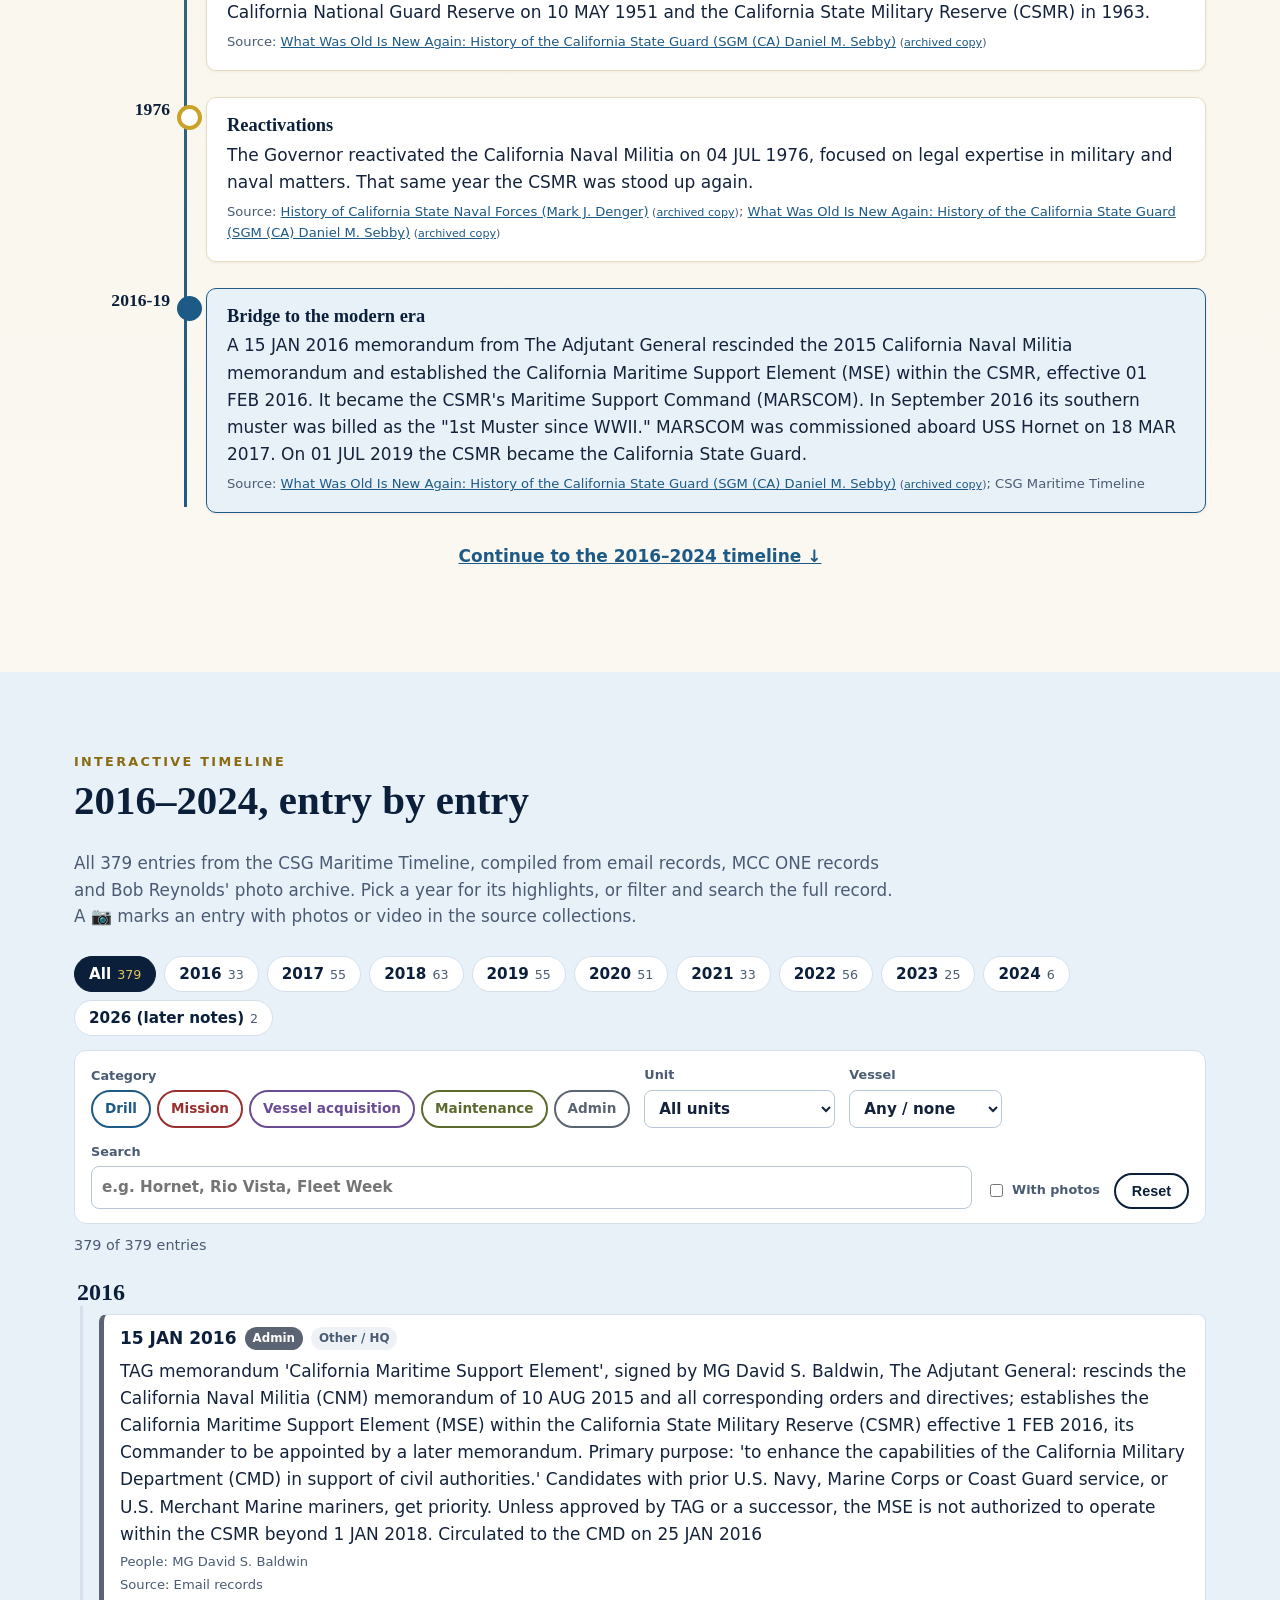
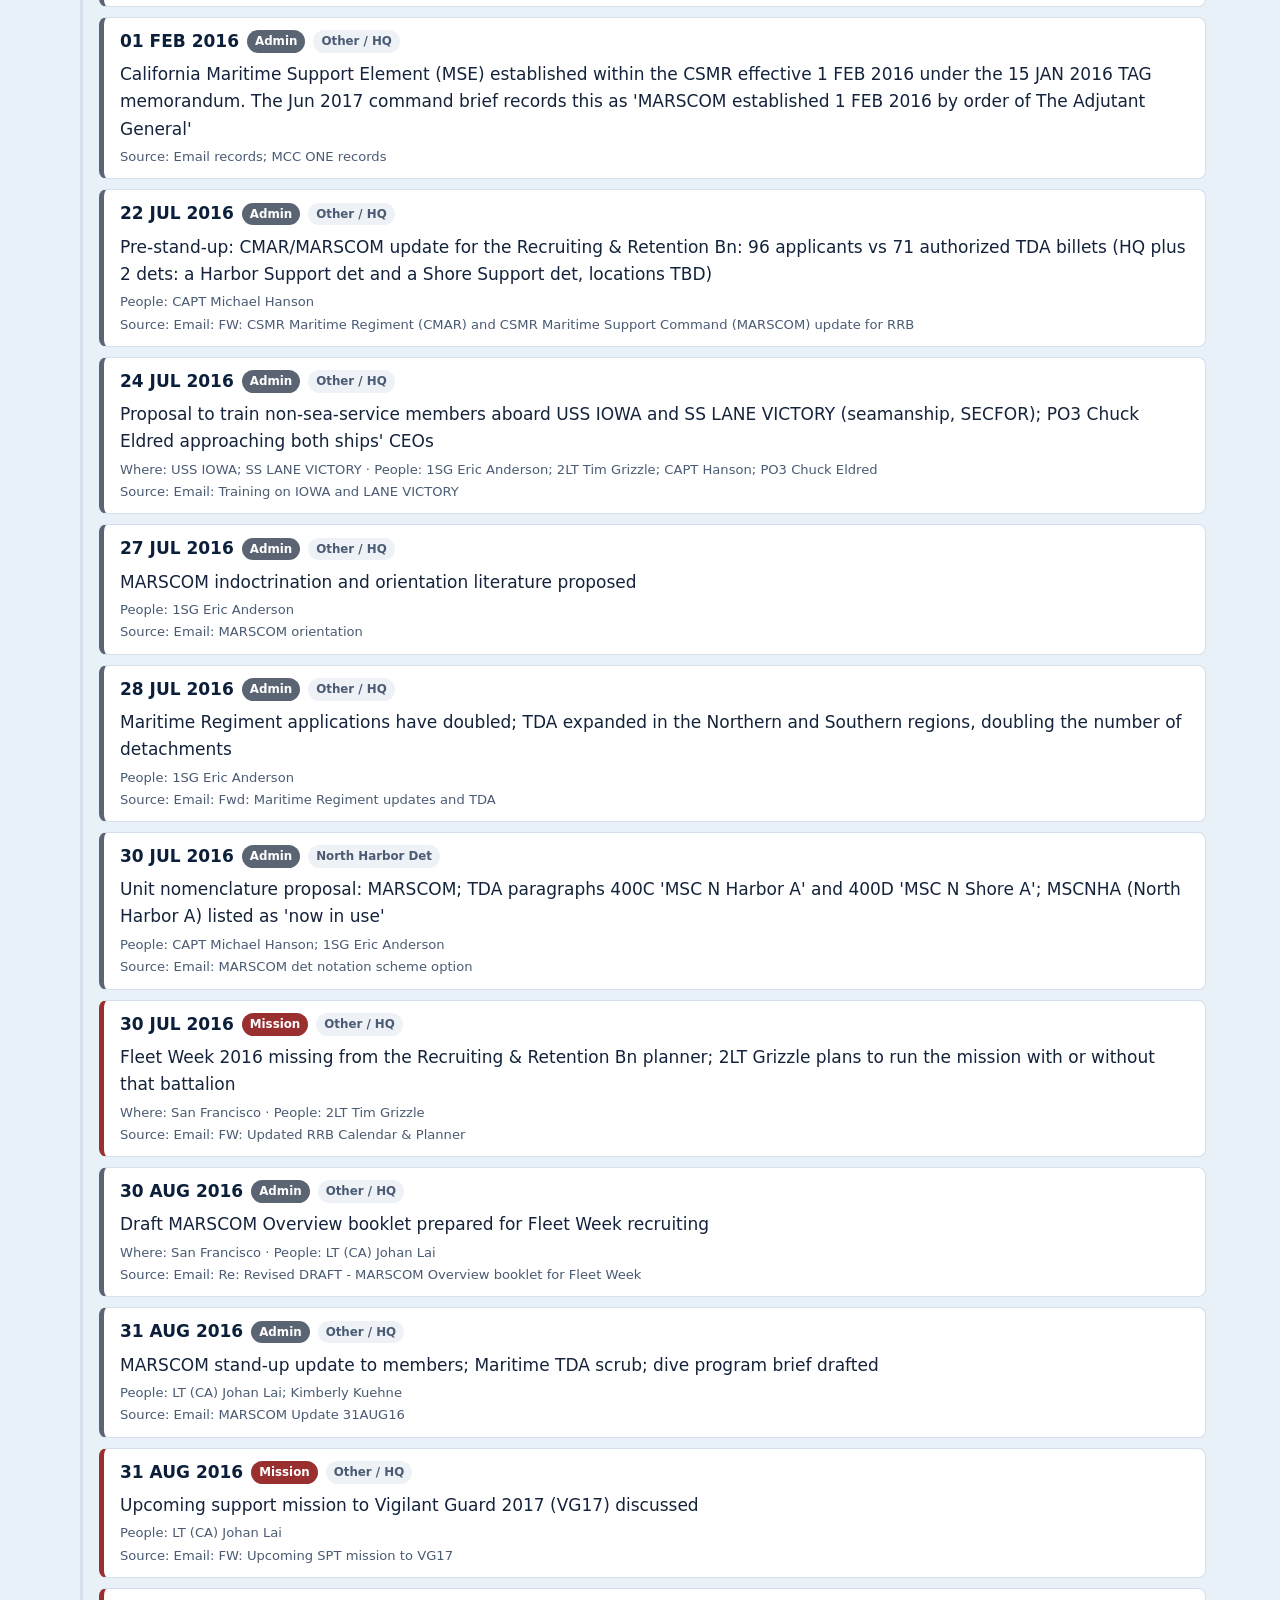
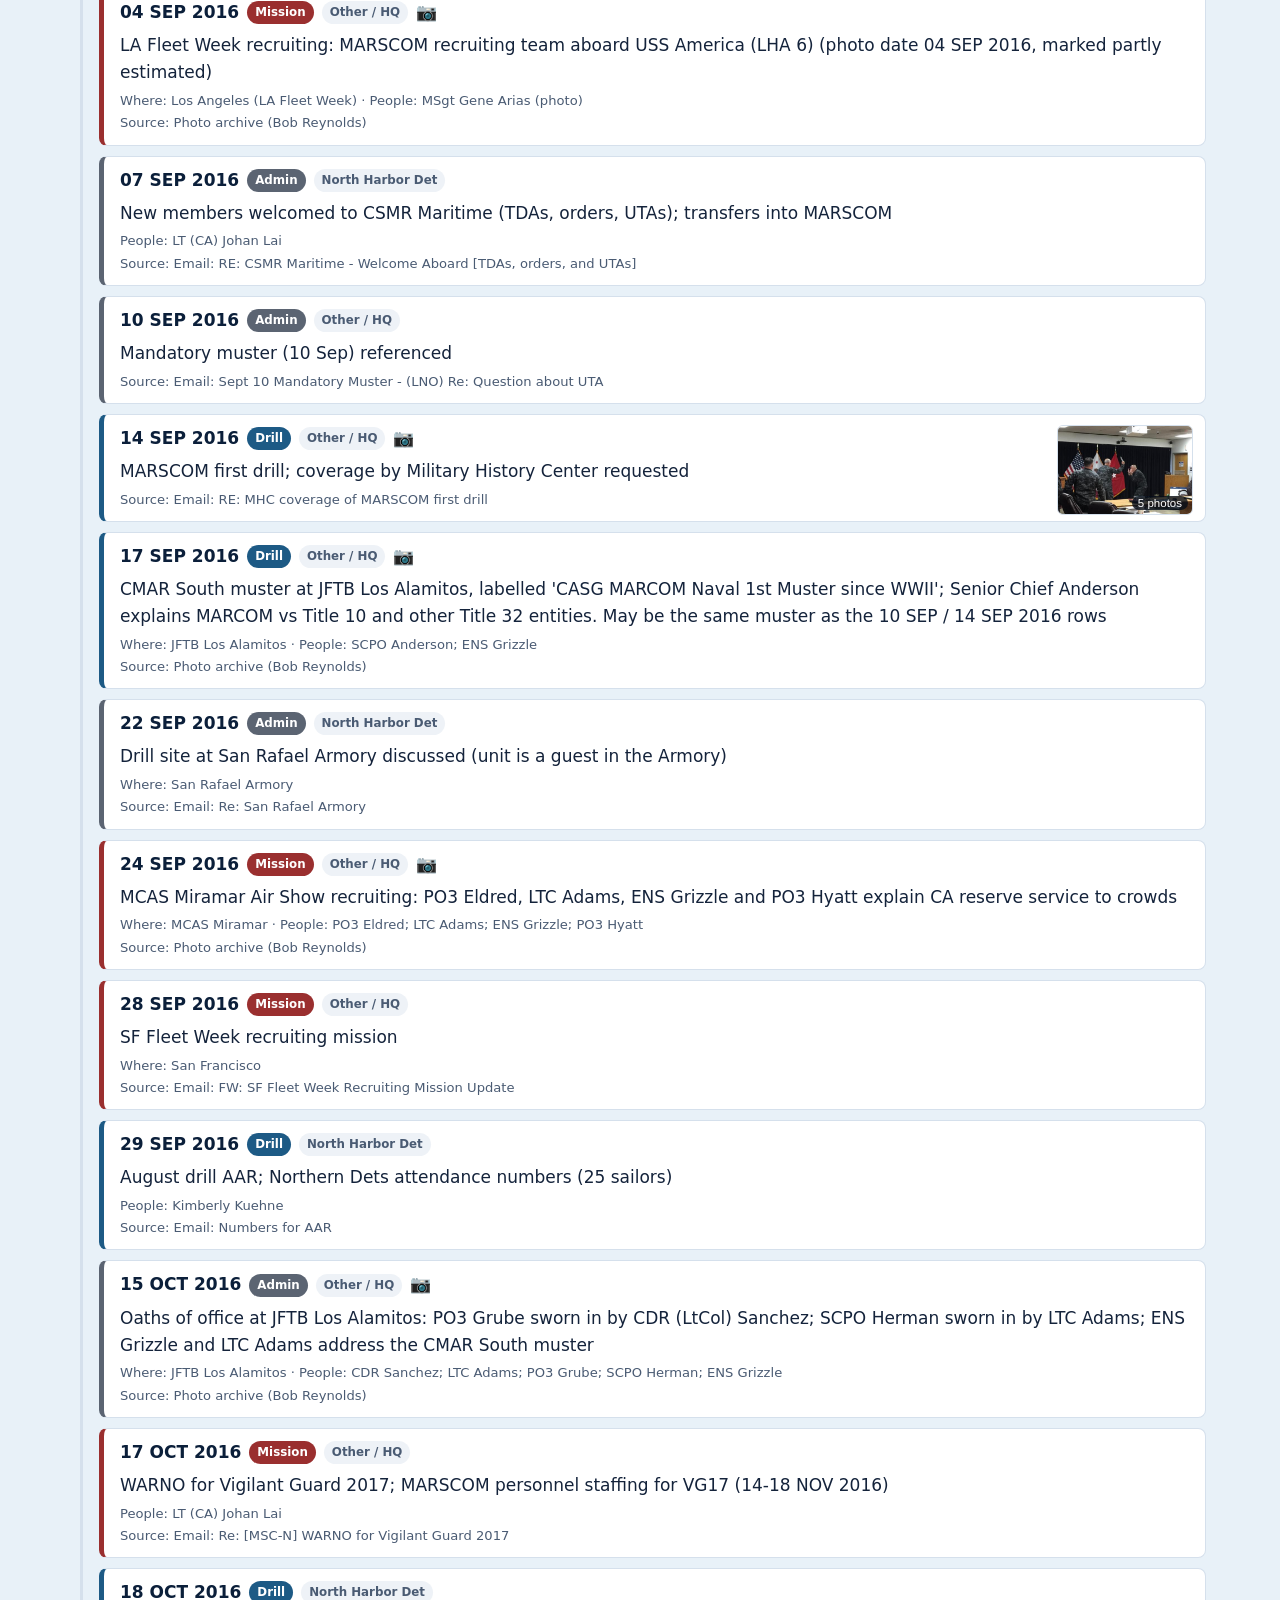
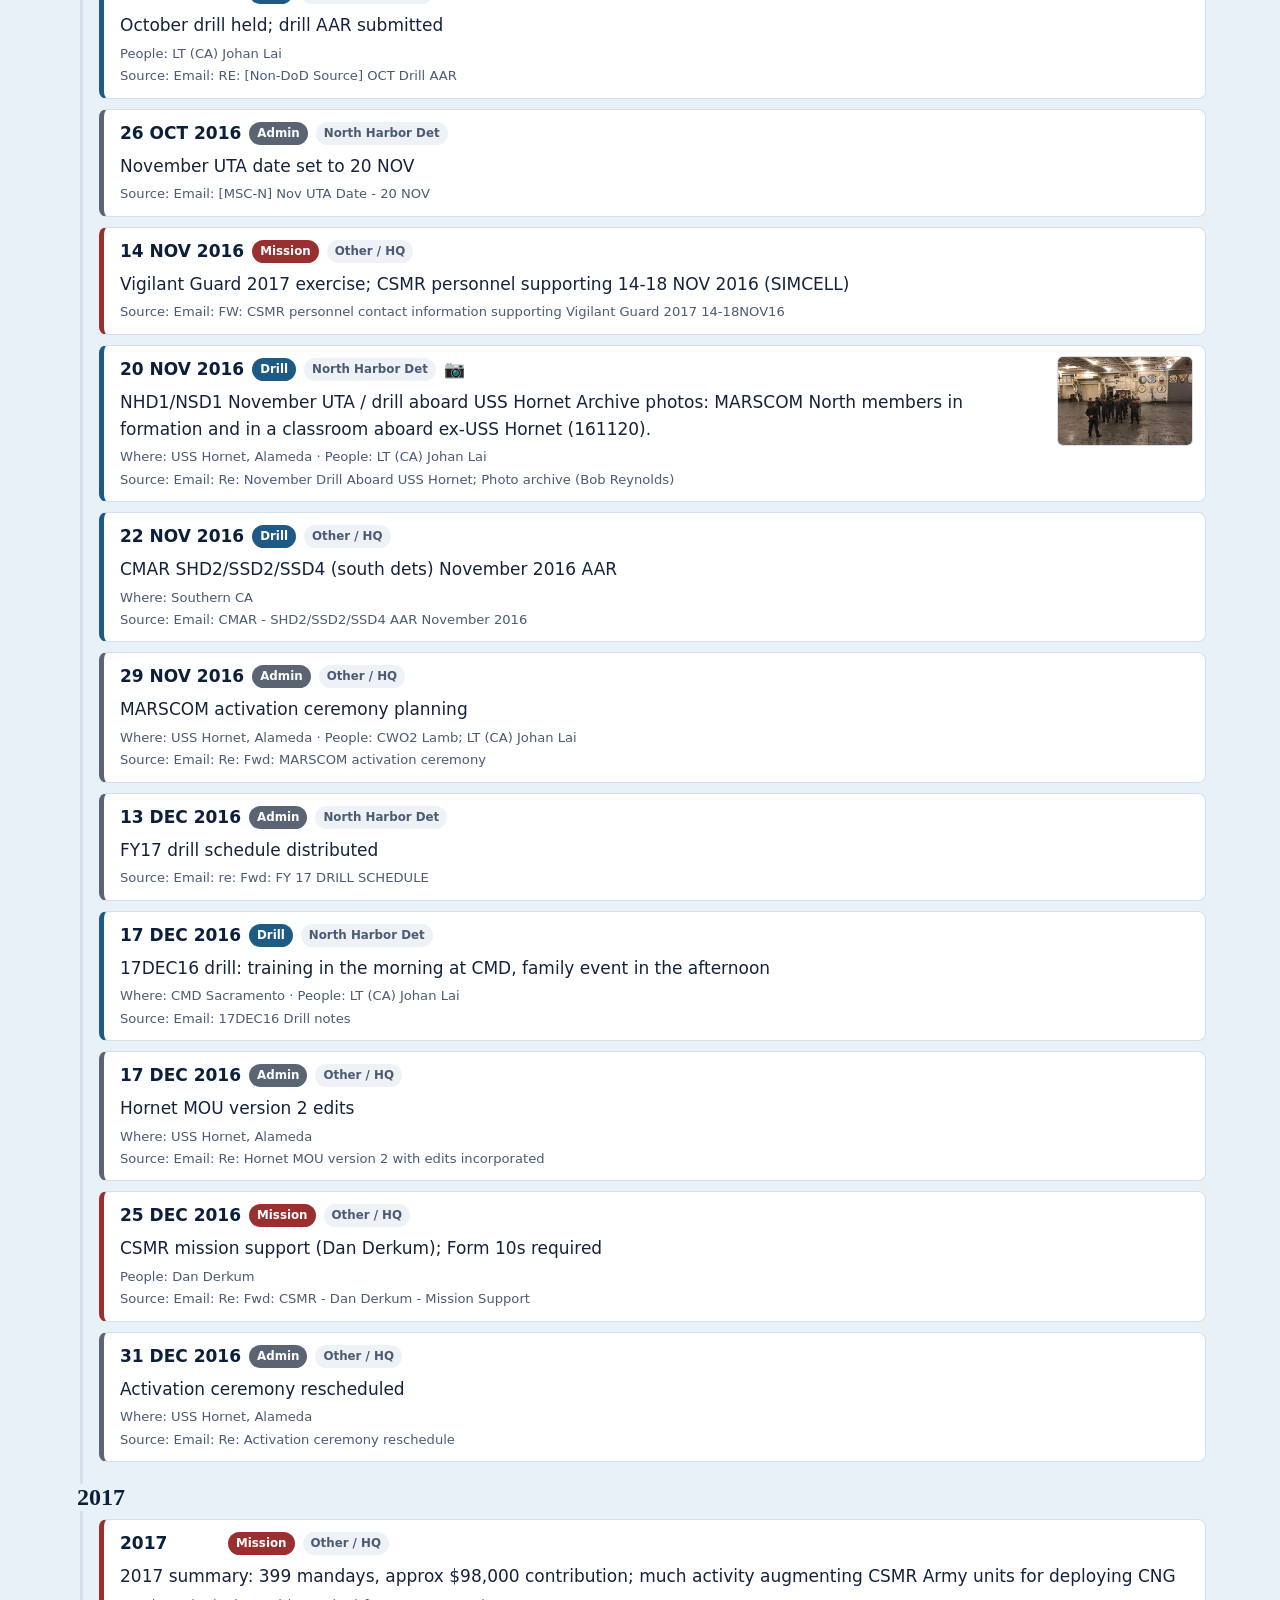
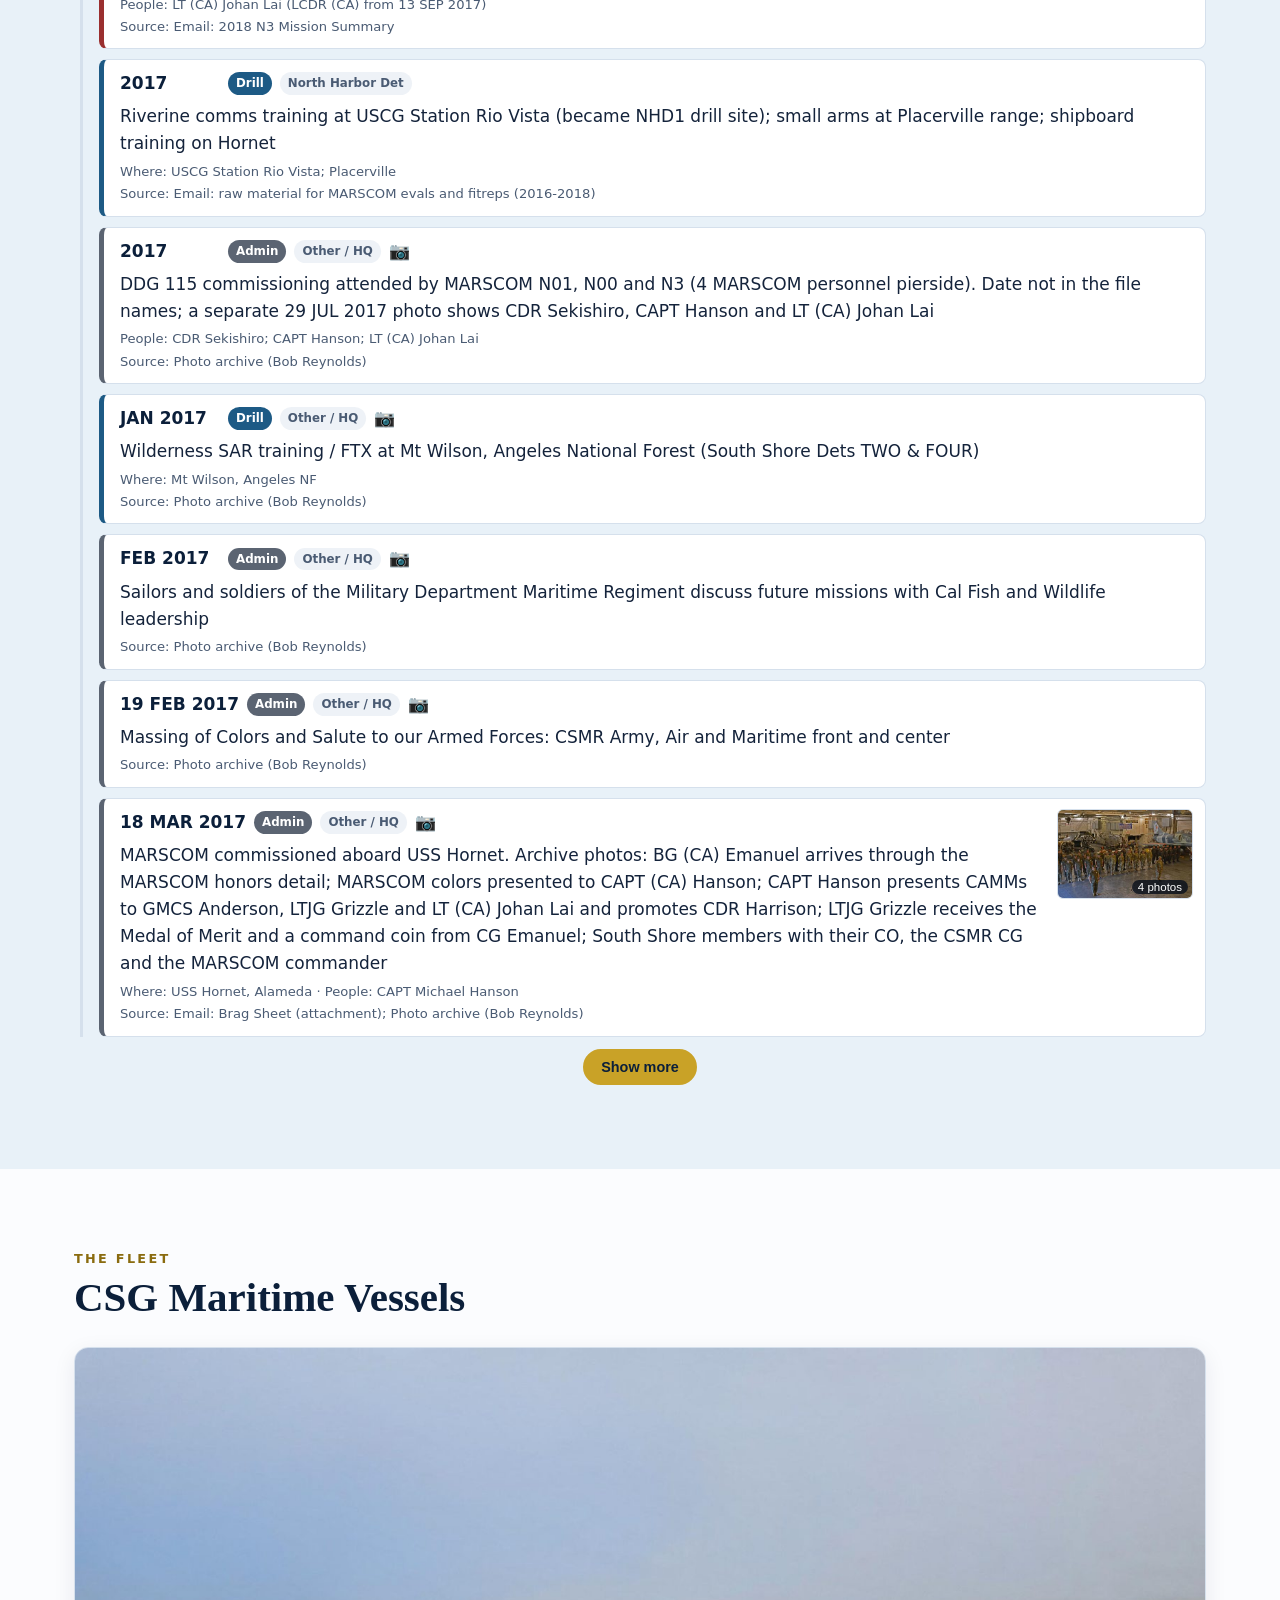
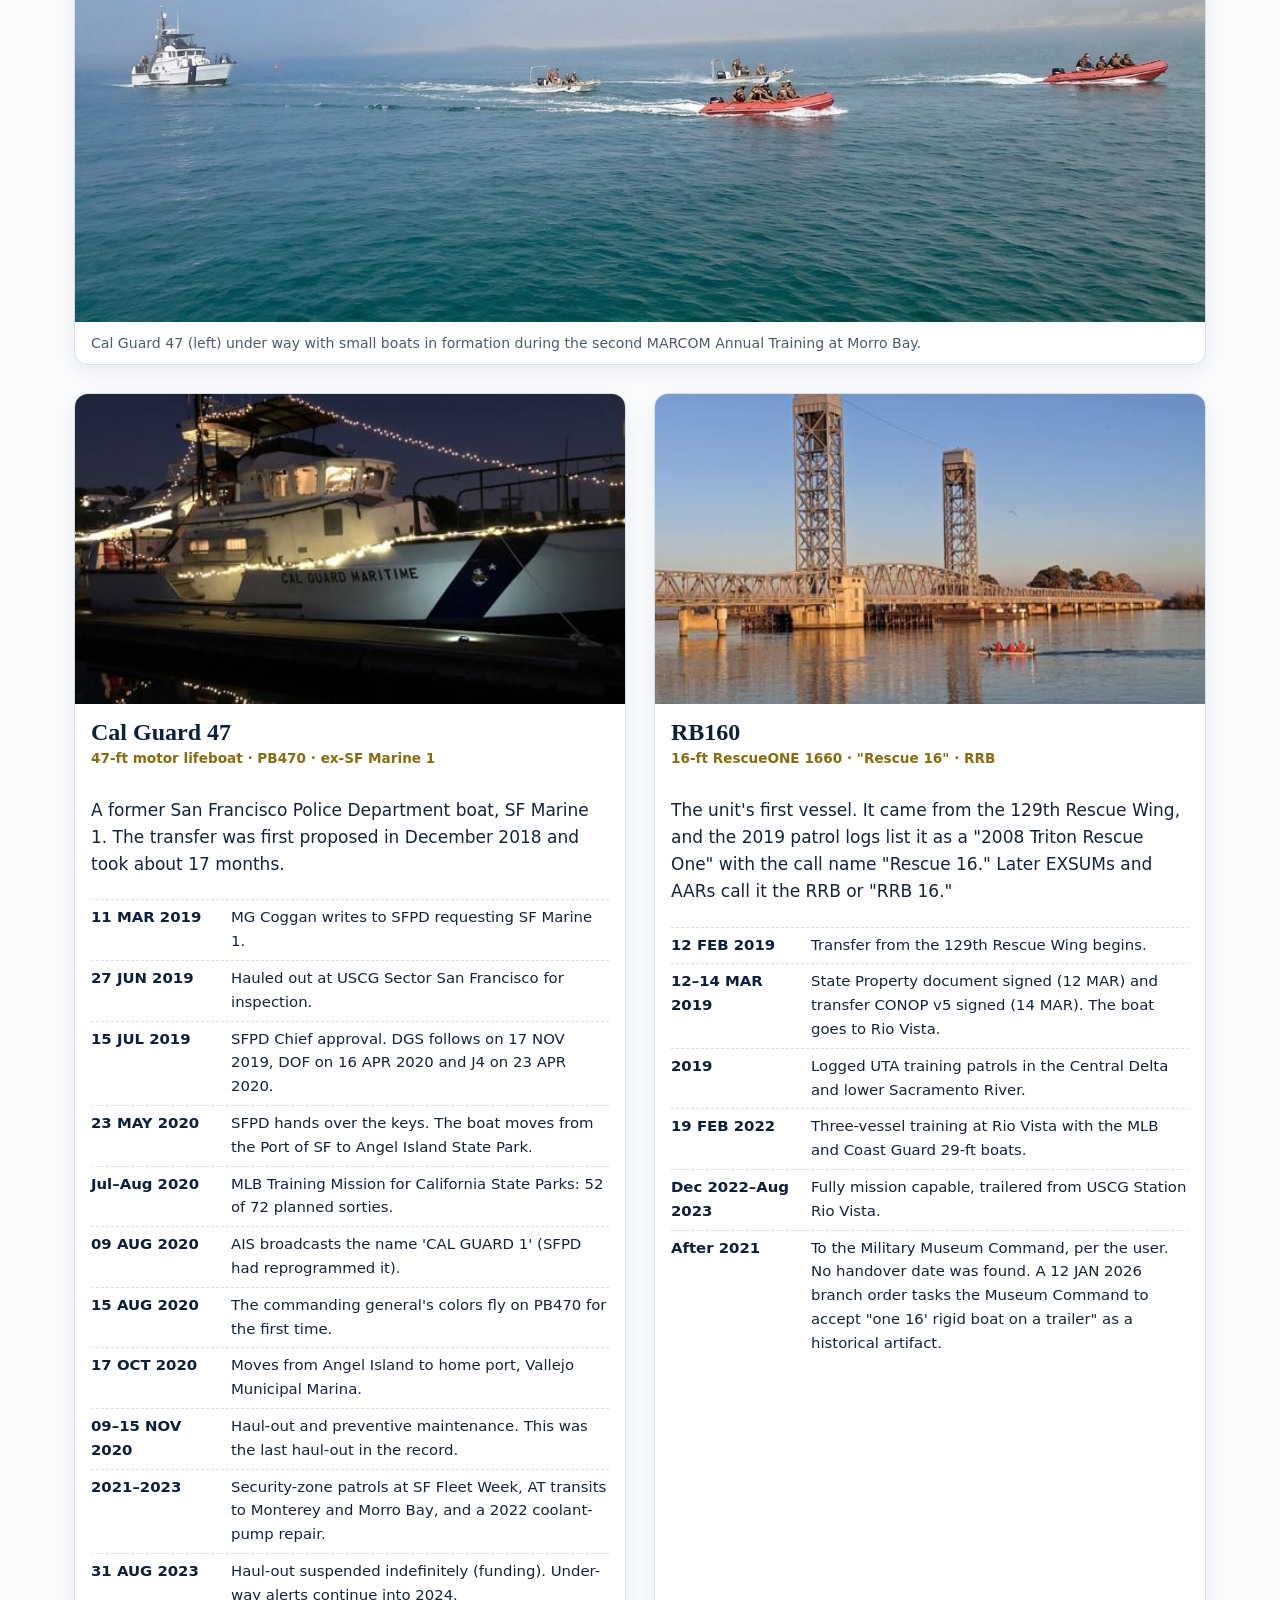
==== commit 7bfe2251: "Add Cal Guard Maritime and Cal State Guard Maritime search terms Co-authored-by: lobodawg <lobodawg@" ====
--- a/index.html
+++ b/index.html
@@ -3,17 +3,17 @@
 <head>
 <meta charset="utf-8">
 <meta name="viewport" content="width=device-width, initial-scale=1">
-<title>California State Guard Maritime (CSG Maritime, CalGuard Maritime) History, 2016-2024</title>
-<meta name="description" content="History of California State Guard maritime units (CSG Maritime, also called CalGuard Maritime): MARSCOM, MCC ONE, North Harbor Detachment, the 47-ft motor lifeboat Cal Guard 47 and RB160, and the naval militia heritage back to 1891.">
-<meta name="keywords" content="California State Guard Maritime, CSG Maritime, CalGuard Maritime, Cal Guard Maritime, California State Guard, CSG, CSMR Maritime, California State Military Reserve, MARSCOM, Maritime Security Command, Maritime Coastal Command ONE, MCC ONE, North Harbor Detachment, North Shore Detachment, Cal Guard 47, RB160, California Naval Militia, California Naval Battalion, California Military Department, maritime history, San Francisco Bay, Sacramento River">
+<title>California State Guard Maritime (CSG Maritime, CalGuard / Cal Guard Maritime, Cal State Guard Maritime) History, 2016-2024</title>
+<meta name="description" content="History of California State Guard maritime units (CSG Maritime, also called CalGuard Maritime, Cal Guard Maritime, and Cal State Guard Maritime): MARSCOM, MCC ONE, North Harbor Detachment, the 47-ft motor lifeboat Cal Guard 47 and RB160, and the naval militia heritage back to 1891.">
+<meta name="keywords" content="California State Guard Maritime, CSG Maritime, CalGuard Maritime, Cal Guard Maritime, Cal State Guard Maritime, California State Guard, CSG, CSMR Maritime, California State Military Reserve, MARSCOM, Maritime Security Command, Maritime Coastal Command ONE, MCC ONE, North Harbor Detachment, North Shore Detachment, Cal Guard 47, RB160, California Naval Militia, California Naval Battalion, California Military Department, maritime history, San Francisco Bay, Sacramento River">
 <meta name="robots" content="index, follow, max-image-preview:large">
 <meta name="author" content="CSG Maritime history project">
 <meta name="theme-color" content="#0b1f3a">
 <link rel="canonical" href="https://lobodawg.github.io/csg-maritime-history/">
 <meta property="og:type" content="website">
 <meta property="og:site_name" content="CSG Maritime">
-<meta property="og:title" content="California State Guard Maritime (CSG Maritime, CalGuard Maritime) History">
-<meta property="og:description" content="History of California State Guard maritime units (CSG Maritime, also called CalGuard Maritime): MARSCOM, MCC ONE, North Harbor Detachment, the 47-ft motor lifeboat Cal Guard 47 and RB160, and the naval militia heritage back to 1891.">
+<meta property="og:title" content="California State Guard Maritime (CSG Maritime, CalGuard / Cal Guard Maritime, Cal State Guard Maritime) History">
+<meta property="og:description" content="History of California State Guard maritime units (CSG Maritime, also called CalGuard Maritime, Cal Guard Maritime, and Cal State Guard Maritime): MARSCOM, MCC ONE, North Harbor Detachment, the 47-ft motor lifeboat Cal Guard 47 and RB160, and the naval militia heritage back to 1891.">
 <meta property="og:url" content="https://lobodawg.github.io/csg-maritime-history/">
 <meta property="og:image" content="https://lobodawg.github.io/csg-maritime-history/assets/img/og-card.jpg">
 <meta property="og:image:width" content="1200">
@@ -21,10 +21,10 @@
 <meta property="og:image:alt" content="Cal Guard 47 under way at speed on the Sacramento River">
 <meta property="og:locale" content="en_US">
 <meta name="twitter:card" content="summary_large_image">
-<meta name="twitter:title" content="California State Guard Maritime (CSG Maritime, CalGuard Maritime) History">
-<meta name="twitter:description" content="History of California State Guard maritime units (CSG Maritime, also called CalGuard Maritime): MARSCOM, MCC ONE, North Harbor Detachment, the 47-ft motor lifeboat Cal Guard 47 and RB160, and the naval militia heritage back to 1891.">
+<meta name="twitter:title" content="California State Guard Maritime (CSG Maritime, CalGuard / Cal Guard Maritime, Cal State Guard Maritime) History">
+<meta name="twitter:description" content="History of California State Guard maritime units (CSG Maritime, also called CalGuard Maritime, Cal Guard Maritime, and Cal State Guard Maritime): MARSCOM, MCC ONE, North Harbor Detachment, the 47-ft motor lifeboat Cal Guard 47 and RB160, and the naval militia heritage back to 1891.">
 <meta name="twitter:image" content="https://lobodawg.github.io/csg-maritime-history/assets/img/og-card.jpg">
-<script type="application/ld+json">{"@context": "https://schema.org", "@graph": [{"@type": "WebSite", "@id": "https://lobodawg.github.io/csg-maritime-history/#website", "url": "https://lobodawg.github.io/csg-maritime-history/", "name": "California State Guard Maritime", "alternateName": ["CSG Maritime", "CalGuard Maritime", "Cal Guard Maritime", "California State Guard Maritime History", "CSMR Maritime"], "inLanguage": "en-US"}, {"@type": "WebPage", "@id": "https://lobodawg.github.io/csg-maritime-history/#webpage", "url": "https://lobodawg.github.io/csg-maritime-history/", "name": "California State Guard Maritime (CSG Maritime) History, 2016-2024", "description": "History of California State Guard maritime units (CSG Maritime, also called CalGuard Maritime): MARSCOM, MCC ONE, North Harbor Detachment, the 47-ft motor lifeboat Cal Guard 47 and RB160, and the naval militia heritage back to 1891.", "isPartOf": {"@id": "https://lobodawg.github.io/csg-maritime-history/#website"}, "primaryImageOfPage": "https://lobodawg.github.io/csg-maritime-history/assets/img/og-card.jpg", "about": [{"@type": "Thing", "name": "California State Guard"}, {"@type": "Thing", "name": "CSG Maritime"}, {"@type": "Thing", "name": "California Naval Militia"}], "keywords": "California State Guard Maritime, CSG Maritime, California State Guard, CSG, CSMR Maritime, California State Military Reserve, MARSCOM, Maritime Security Command, Maritime Coastal Command ONE, MCC ONE, North Harbor Detachment, North Shore Detachment, Cal Guard 47, RB160, California Naval Militia, California Naval Battalion, California Military Department, maritime history, San Francisco Bay, Sacramento River"}, {"@type": "VideoObject", "name": "Maritime Operations - CA State Guard", "description": "Official California State Guard video introducing its Maritime Command and inviting new members to join.", "thumbnailUrl": "https://i.ytimg.com/vi/DG62JGD5u5o/hqdefault.jpg", "uploadDate": "2021-12-03T18:07:07-08:00", "url": "https://www.youtube.com/watch?v=DG62JGD5u5o", "embedUrl": "https://www.youtube.com/embed/DG62JGD5u5o", "author": {"@type": "Organization", "name": "California State Guard"}, "isPartOf": {"@id": "https://lobodawg.github.io/csg-maritime-history/#webpage"}}, {"@type": "VideoObject", "name": "ND3 Macabales - Maritime Coastal Command 1", "description": "Official CSG member profile from Maritime Coastal Command ONE (MCC ONE).", "thumbnailUrl": "https://i.ytimg.com/vi/FKv2-YR2jM8/hqdefault.jpg", "uploadDate": "2021-02-12T17:47:44-08:00", "url": "https://www.youtube.com/watch?v=FKv2-YR2jM8", "embedUrl": "https://www.youtube.com/embed/FKv2-YR2jM8", "author": {"@type": "Organization", "name": "California State Guard"}, "isPartOf": {"@id": "https://lobodawg.github.io/csg-maritime-history/#webpage"}}, {"@type": "VideoObject", "name": "MCC ONE First Haul-Out 09-13 Nov 2020 CSG Maritime", "description": "MCC ONE crew moves Cal Guard 47 from Vallejo to Napa Valley Marina for its first haul-out since the transfer from SFPD, 09-13 NOV 2020.", "thumbnailUrl": "https://i.ytimg.com/vi/AthRLgIGkvk/hqdefault.jpg", "uploadDate": "2025-02-02T20:16:13-08:00", "url": "https://www.youtube.com/watch?v=AthRLgIGkvk", "embedUrl": "https://www.youtube.com/embed/AthRLgIGkvk", "author": {"@type": "Person", "name": "Johan Lai"}, "isPartOf": {"@id": "https://lobodawg.github.io/csg-maritime-history/#webpage"}}, {"@type": "VideoObject", "name": "MCC ONE maintenance drill weekend 17 July 2021 CSG Maritime", "description": "Routine maintenance by the MCC ONE crew on the July 2021 UTA weekend.", "thumbnailUrl": "https://i.ytimg.com/vi/GFBhkO01gsM/hqdefault.jpg", "uploadDate": "2025-02-02T19:37:24-08:00", "url": "https://www.youtube.com/watch?v=GFBhkO01gsM", "embedUrl": "https://www.youtube.com/embed/GFBhkO01gsM", "author": {"@type": "Person", "name": "Johan Lai"}, "isPartOf": {"@id": "https://lobodawg.github.io/csg-maritime-history/#webpage"}}, {"@type": "VideoObject", "name": "MCC ONE morale video CSG Maritime", "description": "Short MCC ONE morale video, produced in 2022.", "thumbnailUrl": "https://i.ytimg.com/vi/i1Jg6Dx_qYg/hqdefault.jpg", "uploadDate": "2024-09-25T22:51:38-07:00", "url": "https://www.youtube.com/watch?v=i1Jg6Dx_qYg", "embedUrl": "https://www.youtube.com/embed/i1Jg6Dx_qYg", "author": {"@type": "Person", "name": "Johan Lai"}, "isPartOf": {"@id": "https://lobodawg.github.io/csg-maritime-history/#webpage"}}, {"@type": "VideoObject", "name": "MCC ONE 2023 Year End CSG Maritime", "description": "MCC ONE's 2023 year-end video, produced by AG3 Stephan Meholick.", "thumbnailUrl": "https://i.ytimg.com/vi/hon7RZGt3a8/hqdefault.jpg", "uploadDate": "2024-09-25T22:50:39-07:00", "url": "https://www.youtube.com/watch?v=hon7RZGt3a8", "embedUrl": "https://www.youtube.com/embed/hon7RZGt3a8", "author": {"@type": "Person", "name": "Johan Lai"}, "isPartOf": {"@id": "https://lobodawg.github.io/csg-maritime-history/#webpage"}}, {"@type": "VideoObject", "name": "2020 CSG Response - Year in Review", "description": "Official CSG review of its 2020 missions: food bank support, wildland fire, COVID-19 medical support and NCO training.", "thumbnailUrl": "https://i.ytimg.com/vi/fk0I-6IAEd8/hqdefault.jpg", "uploadDate": "2021-01-15T12:14:38-08:00", "url": "https://www.youtube.com/watch?v=fk0I-6IAEd8", "embedUrl": "https://www.youtube.com/embed/fk0I-6IAEd8", "author": {"@type": "Organization", "name": "California State Guard"}, "isPartOf": {"@id": "https://lobodawg.github.io/csg-maritime-history/#webpage"}}, {"@type": "VideoObject", "name": "CALIFORNIA STATE GUARD HISTORY", "description": "A history of the California State Guard from the CSG Joint Training Command.", "thumbnailUrl": "https://i.ytimg.com/vi/uOSR5-r9P0s/hqdefault.jpg", "uploadDate": "2021-01-30T13:43:47-08:00", "url": "https://www.youtube.com/watch?v=uOSR5-r9P0s", "embedUrl": "https://www.youtube.com/embed/uOSR5-r9P0s", "author": {"@type": "Organization", "name": "CALIFORNIA STATE GUARD JOINT TRAINING COMMAND"}, "isPartOf": {"@id": "https://lobodawg.github.io/csg-maritime-history/#webpage"}}, {"@type": "VideoObject", "name": "California State Guard During World War II", "description": "The 1941-1946 State Guard that replaced the mobilized National Guard: the era of the California State Naval Guard and its ships' companies.", "thumbnailUrl": "https://i.ytimg.com/vi/yKiSLC6t3SM/hqdefault.jpg", "uploadDate": "2024-12-07T18:20:19-08:00", "url": "https://www.youtube.com/watch?v=yKiSLC6t3SM", "embedUrl": "https://www.youtube.com/embed/yKiSLC6t3SM", "author": {"@type": "Organization", "name": "California State Military History & Museum Program"}, "isPartOf": {"@id": "https://lobodawg.github.io/csg-maritime-history/#webpage"}}, {"@type": "VideoObject", "name": "MARE ISLAND NAVAL SHIPYARD CENTENNIAL FILM 1954 VALLEJO CALIFORNIA U.S. NAVY 91294", "description": "1954 U.S. Navy film for the Mare Island Naval Shipyard centennial. The shipyard sits beside Vallejo, Cal Guard 47's home port from October 2020.", "thumbnailUrl": "https://i.ytimg.com/vi/2ihfKadKJuo/hqdefault.jpg", "uploadDate": "2021-06-07T09:29:53-07:00", "url": "https://www.youtube.com/watch?v=2ihfKadKJuo", "embedUrl": "https://www.youtube.com/embed/2ihfKadKJuo", "author": {"@type": "Organization", "name": "PeriscopeFilm"}, "isPartOf": {"@id": "https://lobodawg.github.io/csg-maritime-history/#webpage"}}, {"@type": "VideoObject", "name": "Angel Island Military History 2024", "description": "The Guardhouse Museum at Fort McDowell on Angel Island, where Cal Guard 47 was staged in 2020 for the MLB training mission.", "thumbnailUrl": "https://i.ytimg.com/vi/Gd7Wb2m4Vl4/hqdefault.jpg", "uploadDate": "2024-04-25T17:49:01-07:00", "url": "https://www.youtube.com/watch?v=Gd7Wb2m4Vl4", "embedUrl": "https://www.youtube.com/embed/Gd7Wb2m4Vl4", "author": {"@type": "Organization", "name": "California State Military History & Museum Program"}, "isPartOf": {"@id": "https://lobodawg.github.io/csg-maritime-history/#webpage"}}, {"@type": "VideoObject", "name": "March 2024 Update, California State Military Museum, Rancho Cordova", "description": "A tour update from the California State Military Museum in Rancho Cordova, source of this site's Heritage section.", "thumbnailUrl": "https://i.ytimg.com/vi/63hYRQQ6Jyo/hqdefault.jpg", "uploadDate": "2024-04-25T18:12:38-07:00", "url": "https://www.youtube.com/watch?v=63hYRQQ6Jyo", "embedUrl": "https://www.youtube.com/embed/63hYRQQ6Jyo", "author": {"@type": "Organization", "name": "California State Military History & Museum Program"}, "isPartOf": {"@id": "https://lobodawg.github.io/csg-maritime-history/#webpage"}}]}</script>
+<script type="application/ld+json">{"@context": "https://schema.org", "@graph": [{"@type": "WebSite", "@id": "https://lobodawg.github.io/csg-maritime-history/#website", "url": "https://lobodawg.github.io/csg-maritime-history/", "name": "California State Guard Maritime", "alternateName": ["CSG Maritime", "CalGuard Maritime", "Cal Guard Maritime", "Cal State Guard Maritime", "California State Guard Maritime History", "CSMR Maritime"], "inLanguage": "en-US"}, {"@type": "WebPage", "@id": "https://lobodawg.github.io/csg-maritime-history/#webpage", "url": "https://lobodawg.github.io/csg-maritime-history/", "name": "California State Guard Maritime (CSG Maritime) History, 2016-2024", "description": "History of California State Guard maritime units (CSG Maritime, also called CalGuard Maritime, Cal Guard Maritime, and Cal State Guard Maritime): MARSCOM, MCC ONE, North Harbor Detachment, the 47-ft motor lifeboat Cal Guard 47 and RB160, and the naval militia heritage back to 1891.", "isPartOf": {"@id": "https://lobodawg.github.io/csg-maritime-history/#website"}, "primaryImageOfPage": "https://lobodawg.github.io/csg-maritime-history/assets/img/og-card.jpg", "about": [{"@type": "Thing", "name": "California State Guard"}, {"@type": "Thing", "name": "CSG Maritime"}, {"@type": "Thing", "name": "California Naval Militia"}], "keywords": "California State Guard Maritime, CSG Maritime, Cal Guard Maritime, Cal State Guard Maritime, California State Guard, CSG, CSMR Maritime, California State Military Reserve, MARSCOM, Maritime Security Command, Maritime Coastal Command ONE, MCC ONE, North Harbor Detachment, North Shore Detachment, Cal Guard 47, RB160, California Naval Militia, California Naval Battalion, California Military Department, maritime history, San Francisco Bay, Sacramento River"}, {"@type": "VideoObject", "name": "Maritime Operations - CA State Guard", "description": "Official California State Guard video introducing its Maritime Command and inviting new members to join.", "thumbnailUrl": "https://i.ytimg.com/vi/DG62JGD5u5o/hqdefault.jpg", "uploadDate": "2021-12-03T18:07:07-08:00", "url": "https://www.youtube.com/watch?v=DG62JGD5u5o", "embedUrl": "https://www.youtube.com/embed/DG62JGD5u5o", "author": {"@type": "Organization", "name": "California State Guard"}, "isPartOf": {"@id": "https://lobodawg.github.io/csg-maritime-history/#webpage"}}, {"@type": "VideoObject", "name": "ND3 Macabales - Maritime Coastal Command 1", "description": "Official CSG member profile from Maritime Coastal Command ONE (MCC ONE).", "thumbnailUrl": "https://i.ytimg.com/vi/FKv2-YR2jM8/hqdefault.jpg", "uploadDate": "2021-02-12T17:47:44-08:00", "url": "https://www.youtube.com/watch?v=FKv2-YR2jM8", "embedUrl": "https://www.youtube.com/embed/FKv2-YR2jM8", "author": {"@type": "Organization", "name": "California State Guard"}, "isPartOf": {"@id": "https://lobodawg.github.io/csg-maritime-history/#webpage"}}, {"@type": "VideoObject", "name": "MCC ONE First Haul-Out 09-13 Nov 2020 CSG Maritime", "description": "MCC ONE crew moves Cal Guard 47 from Vallejo to Napa Valley Marina for its first haul-out since the transfer from SFPD, 09-13 NOV 2020.", "thumbnailUrl": "https://i.ytimg.com/vi/AthRLgIGkvk/hqdefault.jpg", "uploadDate": "2025-02-02T20:16:13-08:00", "url": "https://www.youtube.com/watch?v=AthRLgIGkvk", "embedUrl": "https://www.youtube.com/embed/AthRLgIGkvk", "author": {"@type": "Person", "name": "Johan Lai"}, "isPartOf": {"@id": "https://lobodawg.github.io/csg-maritime-history/#webpage"}}, {"@type": "VideoObject", "name": "MCC ONE maintenance drill weekend 17 July 2021 CSG Maritime", "description": "Routine maintenance by the MCC ONE crew on the July 2021 UTA weekend.", "thumbnailUrl": "https://i.ytimg.com/vi/GFBhkO01gsM/hqdefault.jpg", "uploadDate": "2025-02-02T19:37:24-08:00", "url": "https://www.youtube.com/watch?v=GFBhkO01gsM", "embedUrl": "https://www.youtube.com/embed/GFBhkO01gsM", "author": {"@type": "Person", "name": "Johan Lai"}, "isPartOf": {"@id": "https://lobodawg.github.io/csg-maritime-history/#webpage"}}, {"@type": "VideoObject", "name": "MCC ONE morale video CSG Maritime", "description": "Short MCC ONE morale video, produced in 2022.", "thumbnailUrl": "https://i.ytimg.com/vi/i1Jg6Dx_qYg/hqdefault.jpg", "uploadDate": "2024-09-25T22:51:38-07:00", "url": "https://www.youtube.com/watch?v=i1Jg6Dx_qYg", "embedUrl": "https://www.youtube.com/embed/i1Jg6Dx_qYg", "author": {"@type": "Person", "name": "Johan Lai"}, "isPartOf": {"@id": "https://lobodawg.github.io/csg-maritime-history/#webpage"}}, {"@type": "VideoObject", "name": "MCC ONE 2023 Year End CSG Maritime", "description": "MCC ONE's 2023 year-end video, produced by AG3 Stephan Meholick.", "thumbnailUrl": "https://i.ytimg.com/vi/hon7RZGt3a8/hqdefault.jpg", "uploadDate": "2024-09-25T22:50:39-07:00", "url": "https://www.youtube.com/watch?v=hon7RZGt3a8", "embedUrl": "https://www.youtube.com/embed/hon7RZGt3a8", "author": {"@type": "Person", "name": "Johan Lai"}, "isPartOf": {"@id": "https://lobodawg.github.io/csg-maritime-history/#webpage"}}, {"@type": "VideoObject", "name": "2020 CSG Response - Year in Review", "description": "Official CSG review of its 2020 missions: food bank support, wildland fire, COVID-19 medical support and NCO training.", "thumbnailUrl": "https://i.ytimg.com/vi/fk0I-6IAEd8/hqdefault.jpg", "uploadDate": "2021-01-15T12:14:38-08:00", "url": "https://www.youtube.com/watch?v=fk0I-6IAEd8", "embedUrl": "https://www.youtube.com/embed/fk0I-6IAEd8", "author": {"@type": "Organization", "name": "California State Guard"}, "isPartOf": {"@id": "https://lobodawg.github.io/csg-maritime-history/#webpage"}}, {"@type": "VideoObject", "name": "CALIFORNIA STATE GUARD HISTORY", "description": "A history of the California State Guard from the CSG Joint Training Command.", "thumbnailUrl": "https://i.ytimg.com/vi/uOSR5-r9P0s/hqdefault.jpg", "uploadDate": "2021-01-30T13:43:47-08:00", "url": "https://www.youtube.com/watch?v=uOSR5-r9P0s", "embedUrl": "https://www.youtube.com/embed/uOSR5-r9P0s", "author": {"@type": "Organization", "name": "CALIFORNIA STATE GUARD JOINT TRAINING COMMAND"}, "isPartOf": {"@id": "https://lobodawg.github.io/csg-maritime-history/#webpage"}}, {"@type": "VideoObject", "name": "California State Guard During World War II", "description": "The 1941-1946 State Guard that replaced the mobilized National Guard: the era of the California State Naval Guard and its ships' companies.", "thumbnailUrl": "https://i.ytimg.com/vi/yKiSLC6t3SM/hqdefault.jpg", "uploadDate": "2024-12-07T18:20:19-08:00", "url": "https://www.youtube.com/watch?v=yKiSLC6t3SM", "embedUrl": "https://www.youtube.com/embed/yKiSLC6t3SM", "author": {"@type": "Organization", "name": "California State Military History & Museum Program"}, "isPartOf": {"@id": "https://lobodawg.github.io/csg-maritime-history/#webpage"}}, {"@type": "VideoObject", "name": "MARE ISLAND NAVAL SHIPYARD CENTENNIAL FILM 1954 VALLEJO CALIFORNIA U.S. NAVY 91294", "description": "1954 U.S. Navy film for the Mare Island Naval Shipyard centennial. The shipyard sits beside Vallejo, Cal Guard 47's home port from October 2020.", "thumbnailUrl": "https://i.ytimg.com/vi/2ihfKadKJuo/hqdefault.jpg", "uploadDate": "2021-06-07T09:29:53-07:00", "url": "https://www.youtube.com/watch?v=2ihfKadKJuo", "embedUrl": "https://www.youtube.com/embed/2ihfKadKJuo", "author": {"@type": "Organization", "name": "PeriscopeFilm"}, "isPartOf": {"@id": "https://lobodawg.github.io/csg-maritime-history/#webpage"}}, {"@type": "VideoObject", "name": "Angel Island Military History 2024", "description": "The Guardhouse Museum at Fort McDowell on Angel Island, where Cal Guard 47 was staged in 2020 for the MLB training mission.", "thumbnailUrl": "https://i.ytimg.com/vi/Gd7Wb2m4Vl4/hqdefault.jpg", "uploadDate": "2024-04-25T17:49:01-07:00", "url": "https://www.youtube.com/watch?v=Gd7Wb2m4Vl4", "embedUrl": "https://www.youtube.com/embed/Gd7Wb2m4Vl4", "author": {"@type": "Organization", "name": "California State Military History & Museum Program"}, "isPartOf": {"@id": "https://lobodawg.github.io/csg-maritime-history/#webpage"}}, {"@type": "VideoObject", "name": "March 2024 Update, California State Military Museum, Rancho Cordova", "description": "A tour update from the California State Military Museum in Rancho Cordova, source of this site's Heritage section.", "thumbnailUrl": "https://i.ytimg.com/vi/63hYRQQ6Jyo/hqdefault.jpg", "uploadDate": "2024-04-25T18:12:38-07:00", "url": "https://www.youtube.com/watch?v=63hYRQQ6Jyo", "embedUrl": "https://www.youtube.com/embed/63hYRQQ6Jyo", "author": {"@type": "Organization", "name": "California State Military History & Museum Program"}, "isPartOf": {"@id": "https://lobodawg.github.io/csg-maritime-history/#webpage"}}]}</script>
 <link rel="stylesheet" href="assets/style.css">
 </head>
 <body>
@@ -53,7 +53,7 @@
   <div class="hero-text">
     <p class="eyebrow">California State Military Reserve &middot; California State Guard</p>
     <h1>History of the California State Guard Maritime<span>2016&ndash;2024</span></h1>
-    <p class="lede">The citizen sailors of CSG Maritime (CalGuard Maritime): MARSCOM, North Harbor Det ONE and Maritime Coastal Command ONE, and the lineage they carried from California's first Naval Battalion of 1891.</p>
+    <p class="lede">The citizen sailors of CSG Maritime (also called CalGuard Maritime, Cal Guard Maritime, and Cal State Guard Maritime): MARSCOM, North Harbor Det ONE and Maritime Coastal Command ONE, and the lineage they carried from California's first Naval Battalion of 1891.</p>
     <div class="hero-cta"><a class="btn" href="#timeline">Explore the timeline</a><a class="btn ghost" href="#heritage">The beginnings</a></div>
   </div>
   <p class="hero-cap">Cal Guard 47 under way on the Sacramento River.</p>
@@ -253,6 +253,8 @@
           <li><b>MCC ONE records</b>: orders, the ALMAR, the MCC ONE staff planner, patrol logs and unit photo folders.</li>
           <li><b>Photo archive courtesy of Bob Reynolds</b>: the shared Drive folder "14 Maritime Units &ndash; Historical Archive," including its caption sheet. Gallery photos from this archive are marked "Bob Reynolds archive."</li>
           <li><b>Published coverage</b>: <a href="https://grizzly.shorthandstories.com/maritime-unit-dives-into-tsunami-training/index.html" target="_blank" rel="noopener">&ldquo;Maritime unit dives into tsunami training&rdquo;</a> by 2nd Lt. Jennifer Brofer, photos by Staff Sgt. Zak Lara, California State Guard Public Affairs, <i>The Grizzly</i>, 25 AUG 2021. It covers the 14 AUG 2021 tsunami rescue exercise at Morro Bay and is linked from that timeline entry.</li>
+          <li><b>Published coverage</b>: <a href="https://www.dvidshub.net/news/403177/maritime-unit-dives-into-tsunami-training" target="_blank" rel="noopener">&ldquo;Maritime unit dives into tsunami training&rdquo;</a> by 2nd Lt. Jennifer Brofer, <i>DVIDS</i> (Defense Visual Information Distribution Service), posted 16 AUG 2021. The same story on the Defense Department&rsquo;s media service; also linked from the August 2021 Morro Bay timeline entry.</li>
+          <li><b>Published coverage</b>: <a href="https://www.latitude38.com/lectronic/perfect-blue-angels-action-shot/" target="_blank" rel="noopener">&ldquo;Did You Get That Perfect Shot of the Blue Angels in Action?&rdquo;</a> by John Arndt, <i>Latitude 38</i>, 09 OCT 2023. Its photo set from the Fleet Week 2023 Blue Angels weekend includes Cal Guard Maritime helping patrol the show; linked from the 05 OCT 2023 Fleet Week timeline entry.</li>
         </ul>
         <h3>Method</h3>
         <p>Every statement about 2016-2024 is taken from the CSG Maritime Timeline (379 entries), which was compiled by a read-only review of these sources. Dates are event dates where the source gives one. Otherwise they are the message date, or a month or year. Times use the 24-hour clock. Ranks follow the promotion orders' dates of rank. For privacy and OPSEC, the embedded data leaves out contact details, order and mission numbers, vessel identifiers, file paths and medical details. Photos from the "Grizzle Data dump Pictures &amp; PAO (release only with approval)" folder are not used. The record is thin for parts of 2017, 2020-2021 and 2023, and after November 2023.</p>
